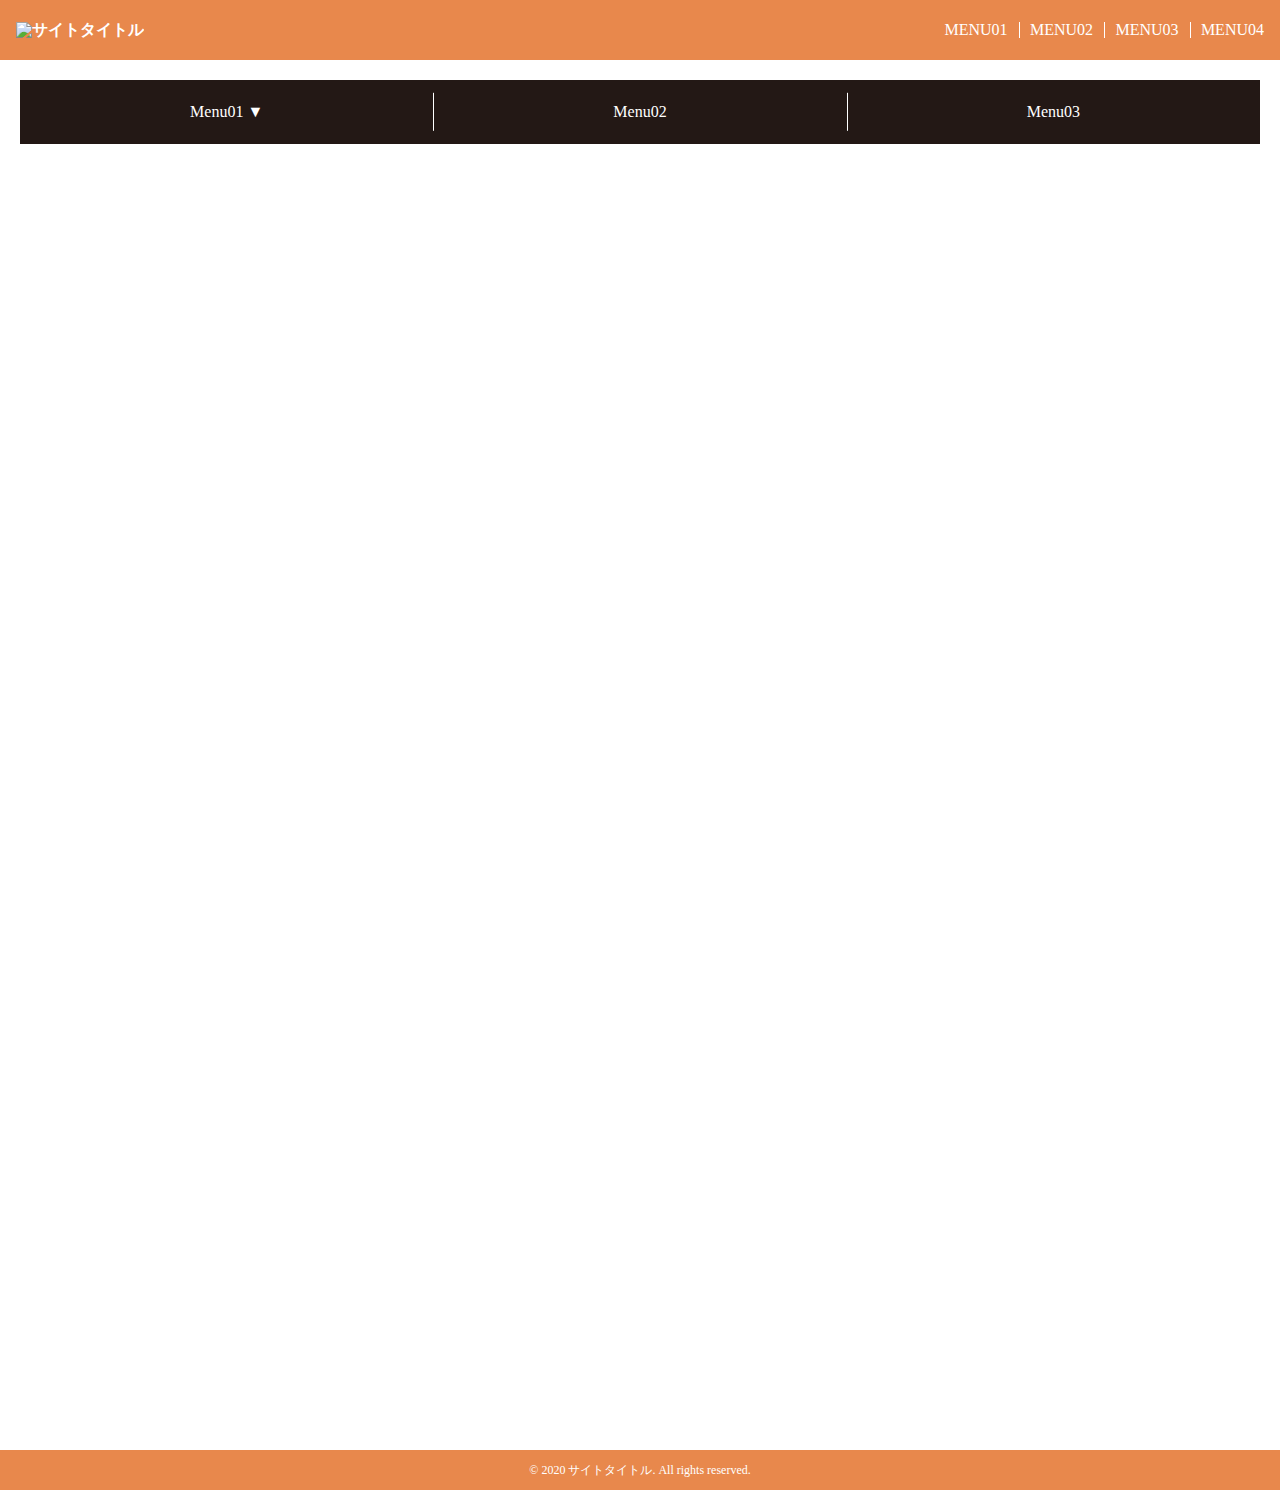
==== index.html @ 95150ed8 "最初のコミット" ====
<!DOCTYPE html>
<html lang="ja">
<head prefix="og: http://ogp.me/ns#">
<meta charset="utf-8">
<meta name="viewport" content="width=device-width,initial-scale=1">
    
<!--<meta property="og:title" content="サイトタイトル" />
<meta property="og:type" content="website" />
<meta property="og:url" content="webサイトのURL" />
<meta property="og:image" content="og画像(facebook)" />
<meta name="twitter:image" content="og画像(twitter)" />
<meta property="og:site_name" content="サイトタイトル" />
<meta name="keywords" content="キーワード">
<meta name="description" content="ディスクリプション">-->
    
<title>サイトタイトル</title>
    
<!-- slickスライダー -->
    <!--<link href="./assets/css/slick.css" rel="stylesheet" type="text/css">-->
    <!--<link href="./assets/css/slick-theme.css" rel="stylesheet" type="text/css">-->
<!-- animation -->
    <!--<link href="./assets/css/animate.css" rel="stylesheet" type="text/css">-->
<!-- Font Awesome -->
    <link href="https://use.fontawesome.com/releases/v5.6.1/css/all.css" rel="stylesheet">
<!-- CSS main -->
    <link href="./assets/css/style.css" rel="stylesheet" type="text/css">
</head>
<body id="top" class="body">
    <div id="body-wrapper">
        
        <header id="header" class="header">
            <h1 class="header__logo-wrapper">
                <img class="header__logo" src="./assets/img/logo.svg" alt="サイトタイトル" >
            </h1>
            <nav class="header-nav">
                <ul class="header-nav__wrapper">
                    <li class="header-nav__item"><a class="header-nav__link" href="#">MENU01</a></li>
                    <li class="header-nav__item"><a class="header-nav__link" href="#">MENU02</a></li>
                    <li class="header-nav__item"><a class="header-nav__link" href="#">MENU03</a></li>
                    <li class="header-nav__item"><a class="header-nav__link" href="#">MENU04</a></li>
                </ul>
            </nav>
            <button type="button" id="hamburger-btn" class="hamburger-btn sp">
                <span class="hamburger-btn__line"></span>
                <span class="hamburger-btn__name">MENU</span>
            </button>
        </header>
        
        <div class="cover close-hamburger"></div>

        <main id="main" class="main">
            <nav class="child-menu">
                <ul class="child-menu__parent-item-wrapper">
                    <li class="child-menu__parent-item child-menu__parent-item--has-child"><a href="#" class="child-menu__link">Menu01 ▼</a>
                        <ul class="child-menu__child-item-wrapper">
                            <li class="child-menu__child-item"><a href="#" class="child-menu__link">Sub-menu01</a></li>
                            <li class="child-menu__child-item"><a href="#" class="child-menu__link">Sub-menu02</a></li>
                            <li class="child-menu__child-item"><a href="#" class="child-menu__link">Sub-menu03</a></li>
                        </ul>
                    </li>
                    <li class="child-menu__parent-item"><a href="#" class="child-menu__link">Menu02</a></li>
                    <li class="child-menu__parent-item"><a href="#" class="child-menu__link">Menu03</a></li>
                </ul>
            </nav>
        </main>
        <div id="gototop" class="gototop">
            <a class="gototop__link" href="#top">
                <i class="fas fa-chevron-up gototop__icon"></i>
            </a>
        </div>
        <!-- /#gototop -->

        <footer id="footer" class="footer">
            <small class="footer__copyright">© 2020 サイトタイトル. All rights reserved.</small>
        </footer>
        
    </div><!-- /#body-wrapper -->

<!-- jQuery -->
    <script src="https://ajax.googleapis.com/ajax/libs/jquery/3.5.1/jquery.min.js"></script>
<!-- slickスライダー -->
    <!--<script src="./assets/js/slick.min.js" type="text/javascript"></script>-->

<!-- inVアニメーション -->
    <!--<script src="./assets/js/inview.js" type="text/javascript"></script>-->
    <!--<script src="./assets/js/jquery.inview.min.js" type="text/javascript"></script>-->
<!-- js main -->
    <script src="./assets/js/common.js" type="text/javascript"></script>
</body>   
</html>
---- assets/css/style.css ----
@charset "UTF-8";
/*==================================================*/
/* 前提css */
/*==================================================*/
a, article, blockquote, body, caption, dd, div, dl, dt, footer, h1, h2, h3, h4, h5, h6, header, html, iframe, img, li, nav, ol, p, pre, section, small, span, strong, table, td, th, tr, ul, figure {
  background: 0;
  border: 0;
  font-size: 100%;
  line-height: 1;
  margin: 0;
  outline: 0;
  padding: 0;
  vertical-align: bottom; }

a, small, span, strong {
  vertical-align: baseline; }

article, footer, header, nav, section {
  display: block; }

li {
  list-style: none; }

table {
  border-collapse: collapse;
  border-spacing: 0; }

address, th {
  font-style: normal; }

:focus, a:focus {
  outline: 0; }

br {
  letter-spacing: normal; }

textarea {
  resize: none; }

a {
  text-decoration: none; }

main img {
  height: auto;
  width: 100%; }

/*==================================================*/
/* レスポンシブ用css */
/*==================================================*/
.pc {
  display: block; }
  .pc.inline {
    display: inline; }
  .pc.flex {
    display: flex; }

.sp {
  display: none; }
  .sp.inline {
    display: none; }
  .sp.flex {
    display: none; }

@media (max-width: 768px) {
  .pc {
    display: none; }
    .pc.inline {
      display: none; }
    .pc.flex {
      display: none; }

  .sp {
    display: block; }
    .sp.inline {
      display: inline; }
    .sp.flex {
      display: flex; } }
/*@import "_animation";*/
/*==================================================

    1. common
    2. header
    3. main
    4. footer
    5. other

==================================================*/
/*==================================================
 1. common
==================================================*/
/* color */
/* font */
/* z-index */
/* other var */
/* development */
img:not([alt]) {
  outline: 3px dashed pink; }

/* Common Parts */
body {
  color: #231815;
  font-size: 16px;
  box-sizing: border-box; }

#body-wrapper {
  min-height: 100vh;
  position: relative; }

.pc {
  display: inherit !important; }
  @media (max-width: 768px) {
    .pc {
      display: none !important; } }

.sp {
  display: none !important; }
  @media (max-width: 768px) {
    .sp {
      display: inherit !important; } }

.header-nav__link, main .child-menu__link {
  color: #231815;
  display: block; }

.header__logo {
  width: 100%;
  height: auto; }

.header-nav__link {
  opacity: 1;
  transition: all 0.3s ease; }
  .header-nav__link:hover {
    opacity: .7; }

/*==================================================
 2. header
==================================================*/
.header {
  height: 60px;
  background: #e8884c;
  position: fixed;
  top: 0;
  left: 0;
  right: 0;
  display: flex;
  justify-content: space-between;
  align-items: center;
  padding: 0 1em;
  color: #fff;
  z-index: 20; }
  .header__logo-wrapper {
    display: block;
    width: 200px;
    height: auto; }

.header-nav {
  height: 100%; }
  .header-nav__wrapper {
    display: flex;
    height: 100%; }
  .header-nav__item {
    position: relative;
    height: 100%; }
    .header-nav__item:not(:first-child)::before {
      content: "";
      width: 1px;
      height: 1em;
      background: #fff;
      position: absolute;
      left: 0;
      top: 50%;
      transform: translateY(-50%); }
    .header-nav__item:last-child .header-nav__link {
      padding-right: 0; }
  .header-nav__link {
    color: #fff;
    height: 100%;
    padding: 0 .7em;
    display: flex;
    justify-content: center;
    align-items: center; }
  @media (max-width: 768px) {
    .header-nav {
      position: absolute;
      left: 0;
      top: -1000px;
      width: 100%;
      z-index: -1;
      transition: all 0.3s ease; }
      .header-nav.active {
        top: 60px; }
      .header-nav__wrapper {
        flex-direction: column;
        width: 100%; }
      .header-nav__item {
        width: 100%; }
        .header-nav__item::before, .header-nav__item:not(:first-child)::before {
          content: "";
          width: 95%;
          height: 1px;
          background: #fff;
          position: absolute;
          top: 0;
          left: 50%;
          transform: translateX(-50%); }
      .header-nav__link {
        padding: 20px 0;
        width: 100%;
        box-sizing: border-box;
        background: #e8884c; }
        .header-nav__link:hover {
          background: #c8e4ff;
          opacity: 1;
          color: #231815; } }

.hamburger-btn {
  background: #fff;
  border: none;
  cursor: pointer;
  outline: none;
  padding: 0;
  appearance: none;
  width: 52px;
  height: 50px;
  border-radius: 50%;
  display: flex;
  flex-direction: column;
  justify-content: center;
  align-items: center; }
  .hamburger-btn__line {
    display: block;
    width: 60%;
    height: 3px;
    background: #e8884c;
    border-radius: 3px;
    margin-top: 12px;
    position: relative;
    transition: all 0.3s ease; }
    .hamburger-btn__line::before, .hamburger-btn__line::after {
      content: "";
      display: block;
      width: 100%;
      height: 3px;
      background: #e8884c;
      border-radius: 3px;
      position: absolute;
      left: 0;
      transition: all 0.3s ease; }
    .hamburger-btn__line::before {
      bottom: 8px; }
    .hamburger-btn__line::after {
      top: 8px; }
  .hamburger-btn__name {
    color: #e8884c;
    margin-top: 10px; }
  .hamburger-btn.active .hamburger-btn__line {
    background: transparent; }
    .hamburger-btn.active .hamburger-btn__line::before, .hamburger-btn.active .hamburger-btn__line::after {
      top: 0; }
    .hamburger-btn.active .hamburger-btn__line::before {
      transform: rotate(45deg); }
    .hamburger-btn.active .hamburger-btn__line::after {
      transform: rotate(-45deg); }

.cover {
  width: 100vw;
  height: 100vh;
  background: rgba(0, 0, 0, 0.5);
  position: absolute;
  top: 0;
  left: 0;
  z-index: 15;
  transition: all 0.3s ease;
  display: none; }
  .cover.active {
    display: block; }

/*==================================================
 3. main
==================================================*/
main {
  padding: 20px;
  height: 150vh; }
  main .child-menu__parent-item, main .child-menu__child-item {
    height: 64px; }
  main .child-menu {
    position: relative;
    width: 100%; }
    main .child-menu__parent-item-wrapper {
      display: flex;
      justify-content: center;
      align-items: flex-start; }
    main .child-menu__parent-item {
      width: calc( 100% / 3 );
      display: inline-block;
      position: relative;
      background: #231815;
      transition: all 0.3s ease; }
      main .child-menu__parent-item:hover {
        background: #777; }
      main .child-menu__parent-item:not(:first-child)::before {
        content: "";
        width: 1px;
        height: 60%;
        background: #fff;
        position: absolute;
        left: 0;
        top: 50%;
        transform: translateY(-50%); }
      main .child-menu__parent-item--has-child:hover {
        background: #e8884c; }
      main .child-menu__parent-item--has-child:hover ul {
        display: block;
        animation: show .3s linear 0s; }
    main .child-menu__child-item-wrapper {
      width: 100%;
      position: absolute;
      top: 64px;
      left: 0;
      display: none;
      transition: all 0.3s ease; }
    main .child-menu__child-item {
      background: #231815;
      position: relative; }
      main .child-menu__child-item:hover {
        background: #e8884c; }
      main .child-menu__child-item::before {
        content: "";
        height: 1px;
        width: 80%;
        background: #fff;
        position: absolute;
        top: 0;
        left: 50%;
        transform: translateX(-50%); }
    main .child-menu__link {
      color: #fff;
      height: 100%;
      display: flex;
      justify-content: center;
      align-items: center; }

/*==================================================
 4. footer
==================================================*/
.footer {
  width: 100%;
  height: 40px;
  background: #e8884c;
  display: flex;
  align-items: center;
  position: absolute;
  bottom: 0; }
  .footer__copyright {
    color: #fff;
    display: block;
    margin: 0 auto;
    font-size: 12px; }

/*==================================================
 5. other
==================================================*/
.gototop__link {
  position: fixed;
  right: 30px;
  bottom: 70px;
  width: 70px;
  height: 70px;
  background: #fff;
  border-radius: 50%;
  border: 1px solid #231815;
  justify-content: center;
  align-items: center;
  transition: all 0.3s ease; }
  .gototop__link:hover {
    background: #c8e4ff; }
.gototop__icon {
  width: 100%;
  height: 100%;
  color: #231815;
  position: relative; }
  .gototop__icon::before {
    font-size: 32px;
    position: absolute;
    top: 50%;
    left: 50%;
    transform: translate(-50%, -50%); }
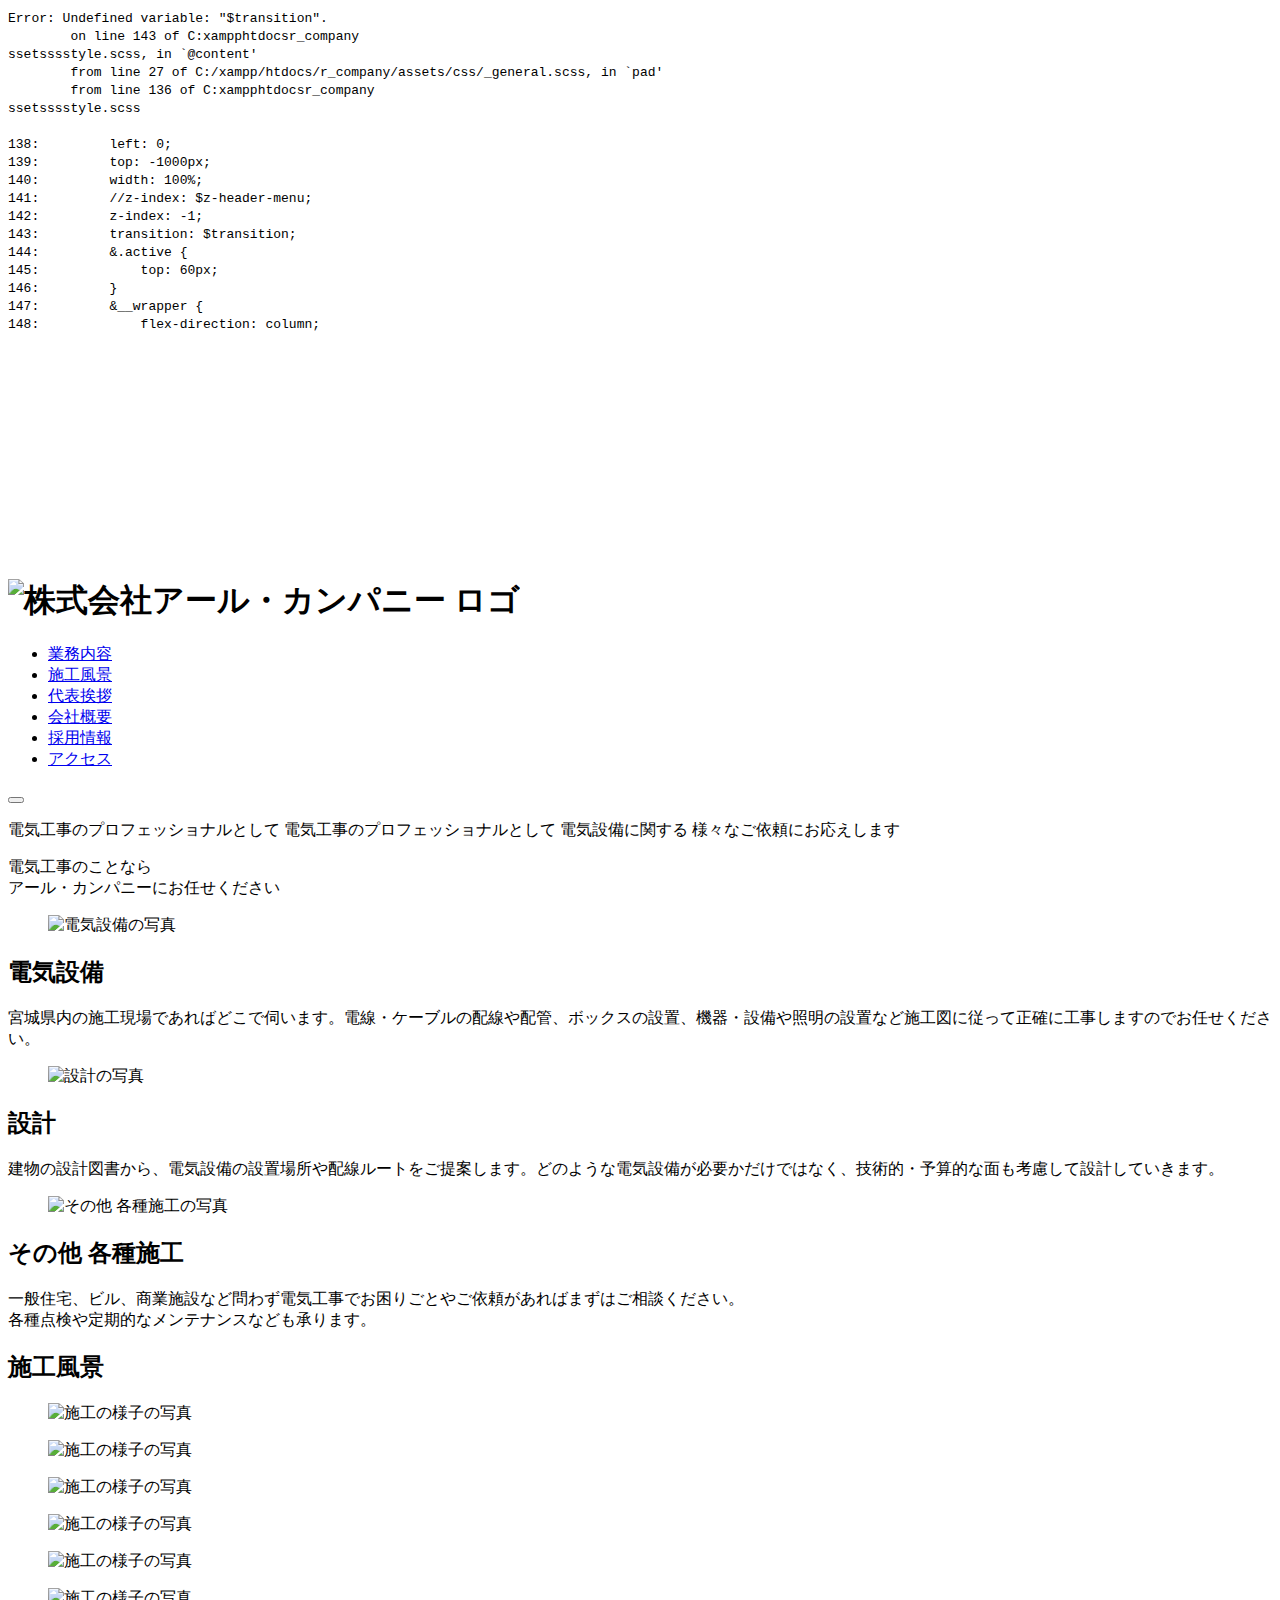
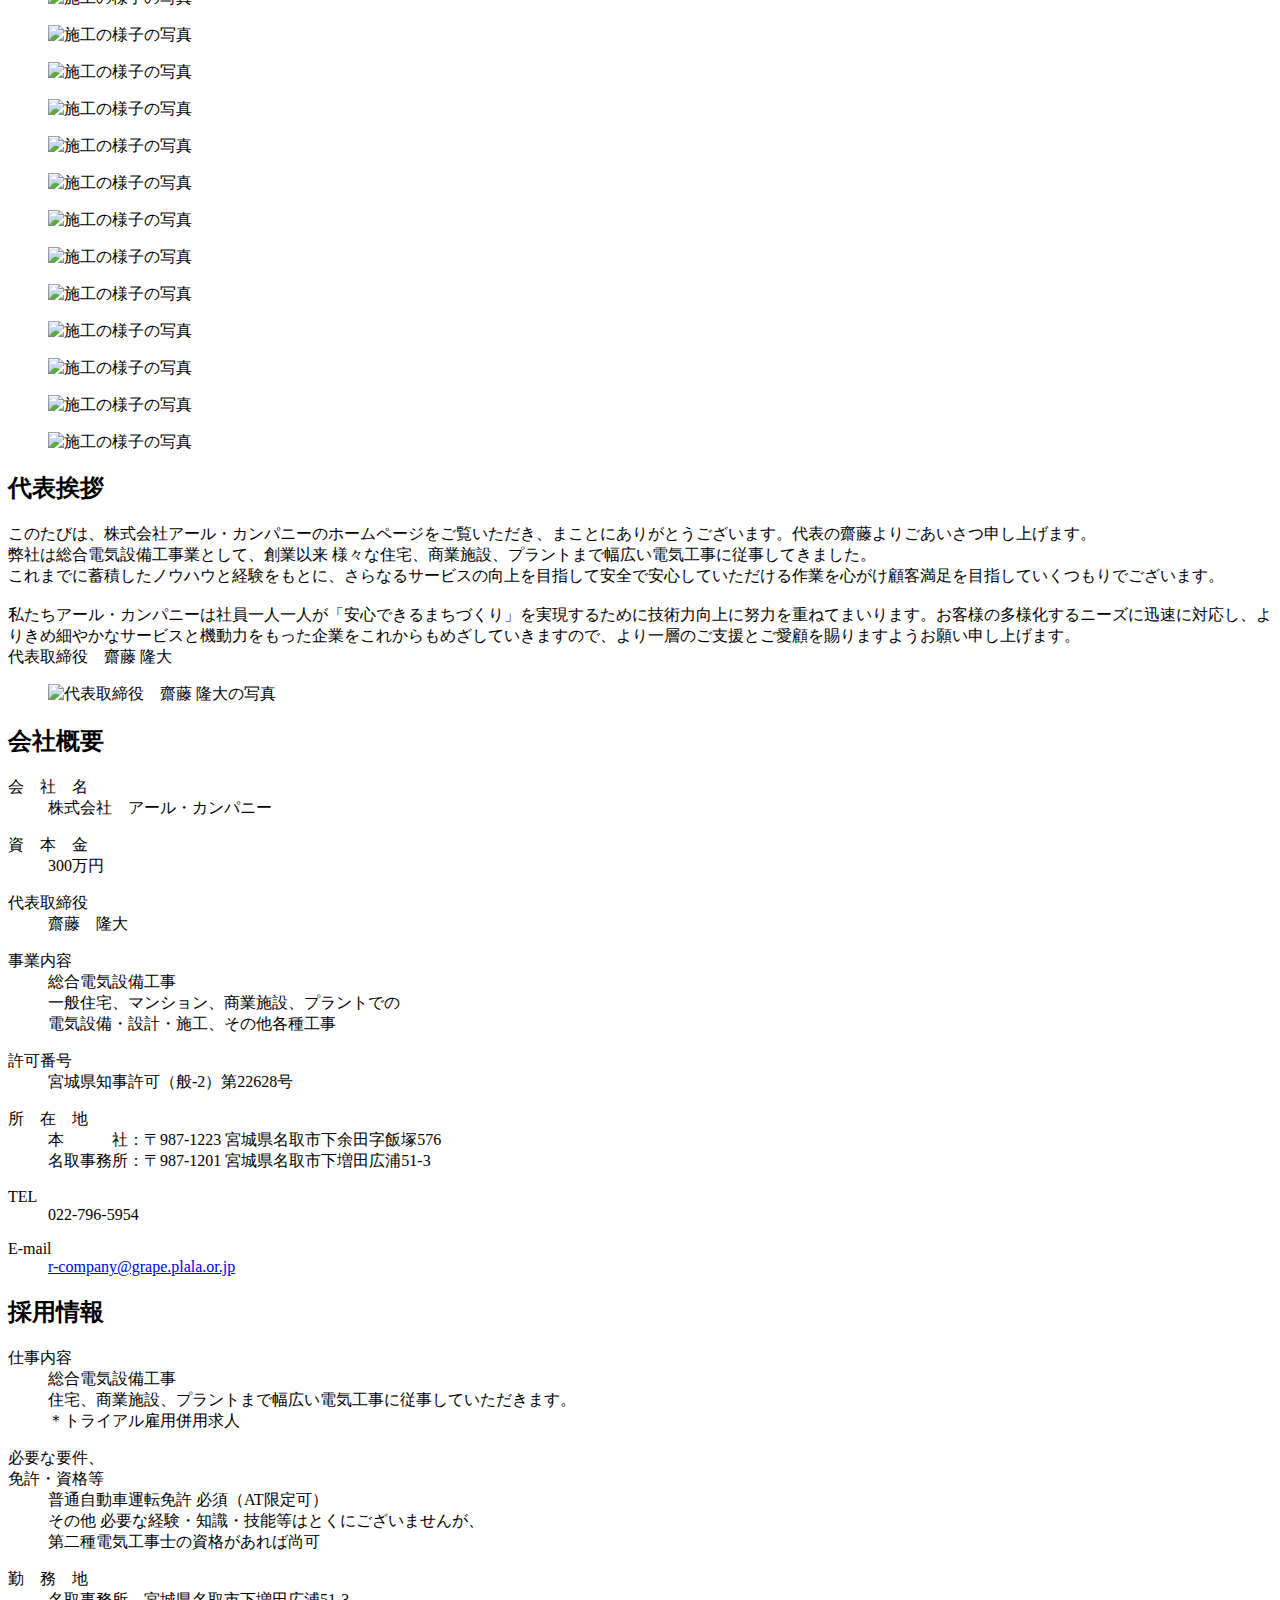
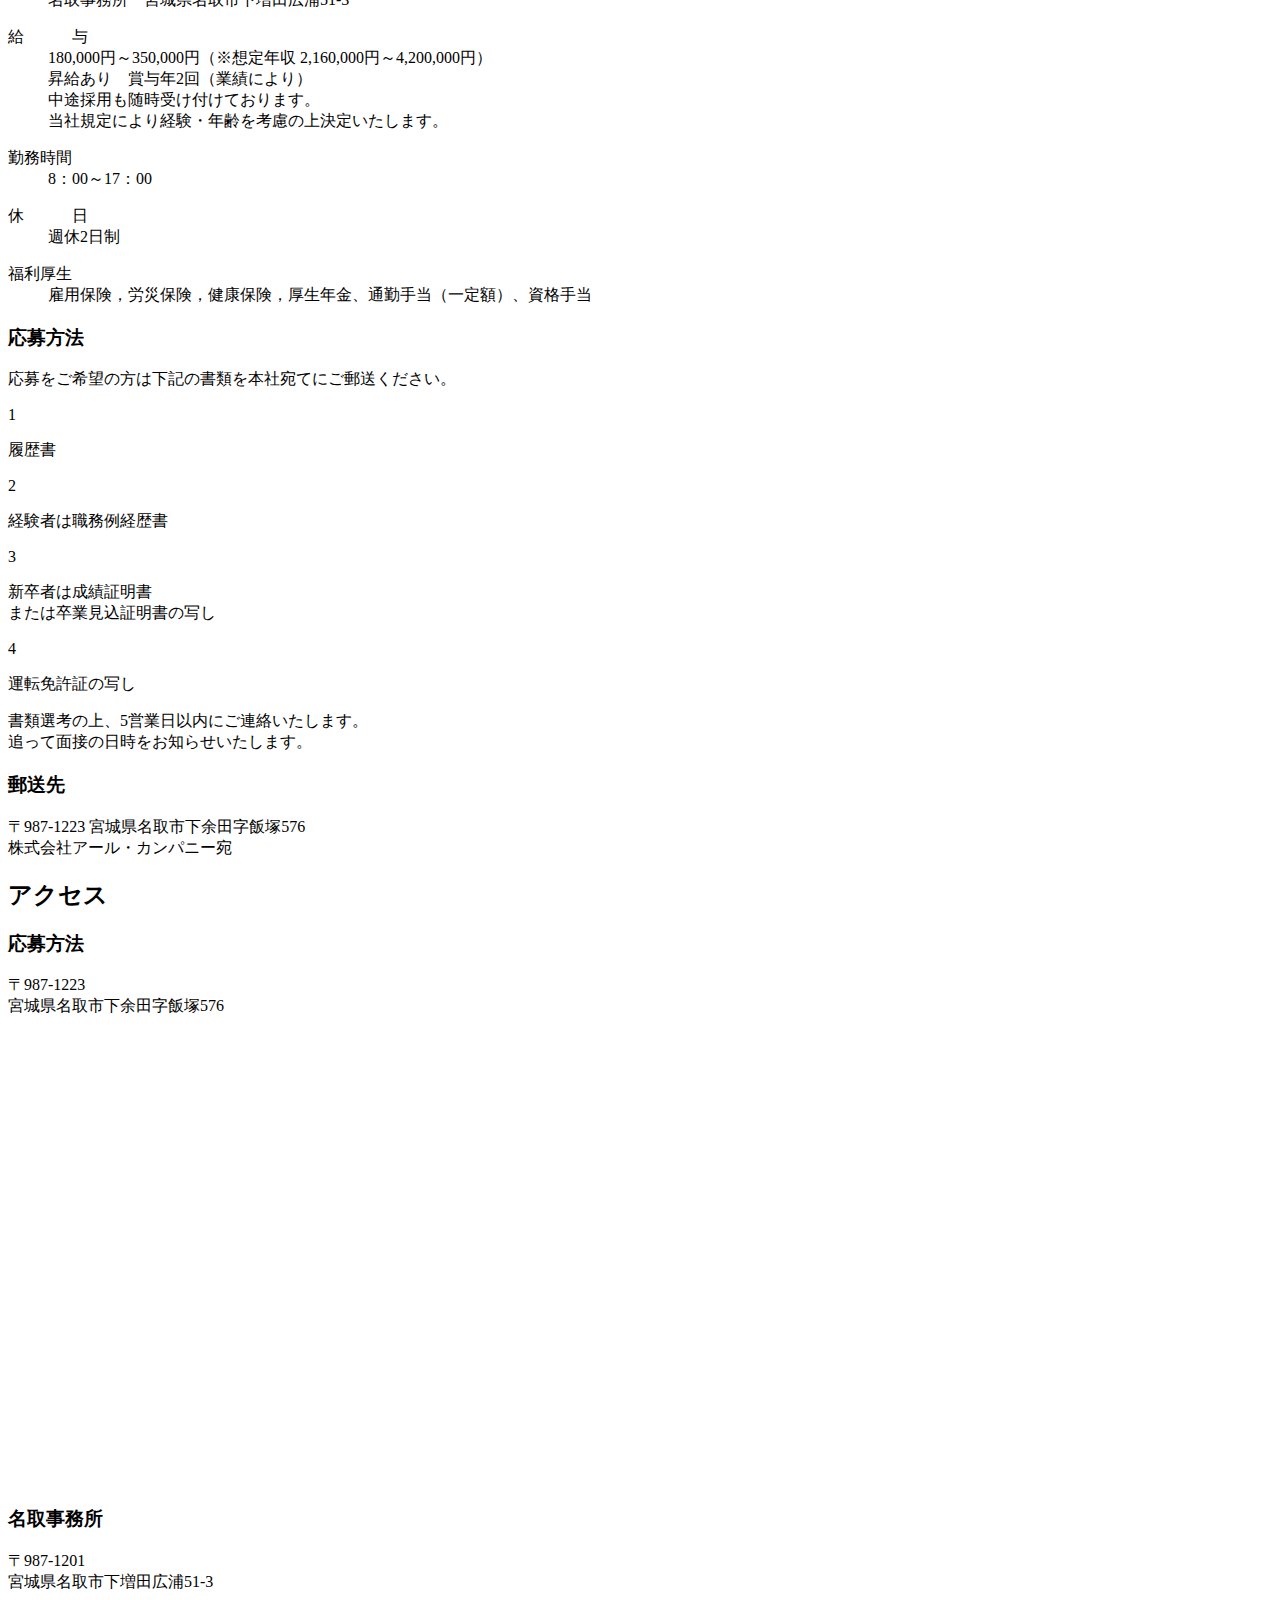
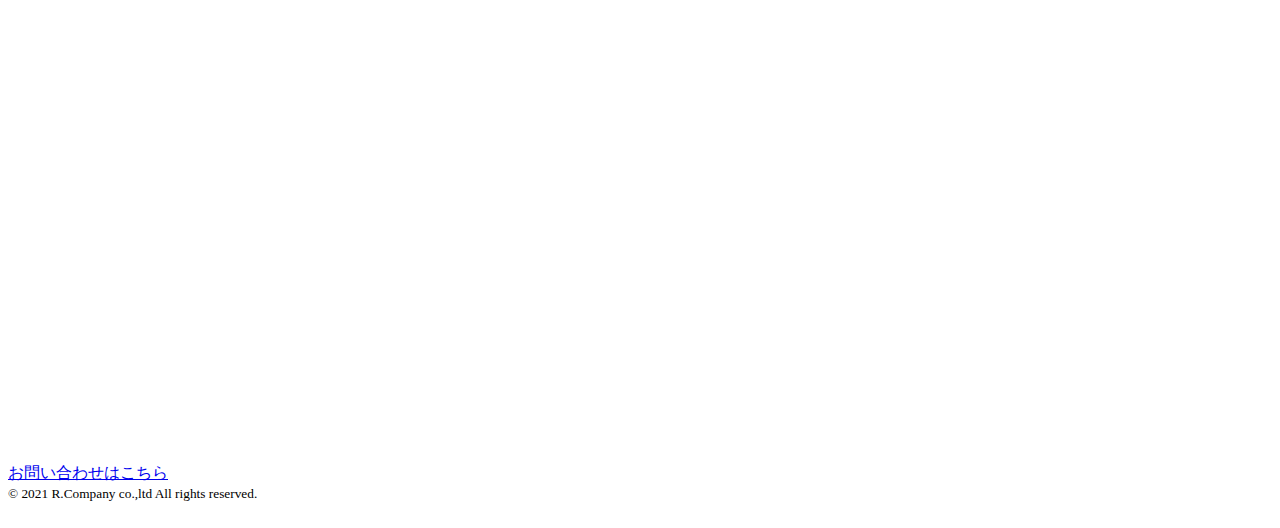
==== commit 3e51ee9d: "htmlコーディング" ====
--- a/index.html
+++ b/index.html
@@ -4,22 +4,20 @@
 <meta charset="utf-8">
 <meta name="viewport" content="width=device-width,initial-scale=1">
     
-<!--<meta property="og:title" content="サイトタイトル" />
+<meta property="og:title" content="株式会社 アール・カンパニー｜R.Company co.,ltd" />
 <meta property="og:type" content="website" />
-<meta property="og:url" content="webサイトのURL" />
-<meta property="og:image" content="og画像(facebook)" />
-<meta name="twitter:image" content="og画像(twitter)" />
-<meta property="og:site_name" content="サイトタイトル" />
-<meta name="keywords" content="キーワード">
-<meta name="description" content="ディスクリプション">-->
+<meta property="og:url" content="https://r-company.work" />
+<!--<meta property="og:image" content="og画像(facebook)" />
+<meta name="twitter:image" content="og画像(twitter)" />-->
+<meta property="og:site_name" content="株式会社アール・カンパニー" />
+<meta name="keywords" content="株式会社,アール・カンパニー,R・Company会社概要,電気工事,総合電気設備工事,宮城県,名取市">
+<meta name="description" content="株式会社アール・カンパニーは、電気工事のプロフェッショナルとして電気設備に関する様々なご依頼にお応えします。">
     
-<title>サイトタイトル</title>
+<title>株式会社 アール・カンパニー｜R.Company co.,ltd</title>
     
-<!-- slickスライダー -->
-    <!--<link href="./assets/css/slick.css" rel="stylesheet" type="text/css">-->
-    <!--<link href="./assets/css/slick-theme.css" rel="stylesheet" type="text/css">-->
-<!-- animation -->
-    <!--<link href="./assets/css/animate.css" rel="stylesheet" type="text/css">-->
+<!-- googleフォント -->
+    <link rel="preconnect" href="https://fonts.gstatic.com">
+	<link href="https://fonts.googleapis.com/css2?family=Noto+Sans+JP:wght@700&family=Roboto&display=swap" rel="stylesheet"> 
 <!-- Font Awesome -->
     <link href="https://use.fontawesome.com/releases/v5.6.1/css/all.css" rel="stylesheet">
 <!-- CSS main -->
@@ -30,39 +28,316 @@
         
         <header id="header" class="header">
             <h1 class="header__logo-wrapper">
-                <img class="header__logo" src="./assets/img/logo.svg" alt="サイトタイトル" >
+                <img class="header__logo" src="./assets/img/logo.png" alt="株式会社アール・カンパニー ロゴ" >
             </h1>
             <nav class="header-nav">
                 <ul class="header-nav__wrapper">
-                    <li class="header-nav__item"><a class="header-nav__link" href="#">MENU01</a></li>
-                    <li class="header-nav__item"><a class="header-nav__link" href="#">MENU02</a></li>
-                    <li class="header-nav__item"><a class="header-nav__link" href="#">MENU03</a></li>
-                    <li class="header-nav__item"><a class="header-nav__link" href="#">MENU04</a></li>
+                    <li class="header-nav__item"><a class="header-nav__link" href="#works">業務内容</a></li>
+					<li class="header-nav__item"><a class="header-nav__link" href="#pictures">施工風景</a></li>
+                    <li class="header-nav__item"><a class="header-nav__link" href="#message">代表挨拶</a></li>
+                    <li class="header-nav__item"><a class="header-nav__link" href="#about">会社概要</a></li>
+					<li class="header-nav__item"><a class="header-nav__link" href="#recruit">採用情報</a></li>
+					<li class="header-nav__item"><a class="header-nav__link" href="#access">アクセス</a></li>
                 </ul>
             </nav>
             <button type="button" id="hamburger-btn" class="hamburger-btn sp">
                 <span class="hamburger-btn__line"></span>
-                <span class="hamburger-btn__name">MENU</span>
             </button>
         </header>
         
-        <div class="cover close-hamburger"></div>
+        <div class="cover-hamburger close-hamburger"></div>
+		<div class="cover-modal close-modal"></div>
 
         <main id="main" class="main">
-            <nav class="child-menu">
-                <ul class="child-menu__parent-item-wrapper">
-                    <li class="child-menu__parent-item child-menu__parent-item--has-child"><a href="#" class="child-menu__link">Menu01 ▼</a>
-                        <ul class="child-menu__child-item-wrapper">
-                            <li class="child-menu__child-item"><a href="#" class="child-menu__link">Sub-menu01</a></li>
-                            <li class="child-menu__child-item"><a href="#" class="child-menu__link">Sub-menu02</a></li>
-                            <li class="child-menu__child-item"><a href="#" class="child-menu__link">Sub-menu03</a></li>
-                        </ul>
-                    </li>
-                    <li class="child-menu__parent-item"><a href="#" class="child-menu__link">Menu02</a></li>
-                    <li class="child-menu__parent-item"><a href="#" class="child-menu__link">Menu03</a></li>
-                </ul>
-            </nav>
+			<section id="mv" class="mv">
+				<p class="mv__mainCopy">
+					<span class="mv__copyBlock">
+						<span class="mv__copyBlock--sp">電気工事のプロフェッショナルとして</span>
+						<span class="mv__copyBlock--sp">電気工事のプロフェッショナルとして</span>
+					</span>
+					<span class="mv__copyBlock">
+						<span class="mv__copyBlock--sp">電気設備に関する</span>
+						<span class="mv__copyBlock--sp">様々なご依頼にお応えします</span>
+					</span>
+				</p>
+			</section>
+			<section id="copy" class="copy">
+				<p class="copy__subCopy">電気工事のことなら<br class="sp">アール・カンパニーにお任せください</p>
+			</section>
+			<section id="works" class="works">
+				<div class="cards">
+					<div class="card card--column3">
+						<figure class="card__picWrapper"><img src="./assets/img/workPic_01.jpg" class="card__pic" alt="電気設備の写真"></figure>
+						<div class="card__text-wrapper">
+							<h2 class="hh-orangeLine">電気設備</h2>
+							<p class="text card__text">
+								宮城県内の施工現場であればどこで伺います。電線・ケーブルの配線や配管、ボックスの設置、機器・設備や照明の設置など施工図に従って正確に工事しますのでお任せください。
+							</p>
+						</div>
+					</div>
+					<div class="card card--column3">
+						<figure class="card__picWrapper"><img src="./assets/img/workPic_02.jpg" class="card__pic" alt="設計の写真"></figure>
+						<div class="card__text-wrapper">
+							<h2 class="hh-orangeLine">設計</h2>
+							<p class="text card__text">
+								建物の設計図書から、電気設備の設置場所や配線ルートをご提案します。どのような電気設備が必要かだけではなく、技術的・予算的な面も考慮して設計していきます。
+							</p>
+						</div>
+					</div>
+					<div class="card card--column3">
+						<figure class="card__picWrapper"><img src="./assets/img/workPic_03.jpg" class="card__pic" alt="その他 各種施工の写真"></figure>
+						<div class="card__text-wrapper">
+							<h2 class="hh-orangeLine">その他 各種施工</h2>
+							<p class="text card__text">
+								一般住宅、ビル、商業施設など問わず電気工事でお困りごとやご依頼があればまずはご相談ください。<br>
+								各種点検や定期的なメンテナンスなども承ります。
+							</p>
+						</div>
+					</div>
+				</div>
+			</section>
+			<section id="pictures" class="pictures">
+				<h2 class="hh2 hh2--black">施工風景</h2>
+				<div class="cards">
+					<div class="card card--column3">
+						<figure class="card__picWrapper"><img src="./assets/img/picPic_01.jpg" class="card__pic" alt="施工の様子の写真"></figure>
+					</div>
+					<div class="card card--column3">
+						<figure class="card__picWrapper"><img src="./assets/img/picPic_02.jpg" class="card__pic" alt="施工の様子の写真"></figure>
+					</div>
+					<div class="card card--column3">
+						<figure class="card__picWrapper"><img src="./assets/img/picPic_03.jpg" class="card__pic" alt="施工の様子の写真"></figure>
+					</div>
+					<div class="card card--column3">
+						<figure class="card__picWrapper"><img src="./assets/img/picPic_04.jpg" class="card__pic" alt="施工の様子の写真"></figure>
+					</div>
+					<div class="card card--column3">
+						<figure class="card__picWrapper"><img src="./assets/img/picPic_05.jpg" class="card__pic" alt="施工の様子の写真"></figure>
+					</div>
+					<div class="card card--column3">
+						<figure class="card__picWrapper"><img src="./assets/img/picPic_06.jpg" class="card__pic" alt="施工の様子の写真"></figure>
+					</div>
+					<div class="card card--column3">
+						<figure class="card__picWrapper"><img src="./assets/img/picPic_07.jpg" class="card__pic" alt="施工の様子の写真"></figure>
+					</div>
+					<div class="card card--column3">
+						<figure class="card__picWrapper"><img src="./assets/img/picPic_08.jpg" class="card__pic" alt="施工の様子の写真"></figure>
+					</div>
+					<div class="card card--column3">
+						<figure class="card__picWrapper"><img src="./assets/img/picPic_09.jpg" class="card__pic" alt="施工の様子の写真"></figure>
+					</div>
+				</div>
+				<div class="modals">
+					<div class="modal modal1">
+						<figure class="modal__picWrapper"><img src="./assets/img/picPic_01.jpg" class="modal__pic" alt="施工の様子の写真"></figure>
+					</div>
+					<div class="modal modal2">
+						<figure class="modal__picWrapper"><img src="./assets/img/picPic_02.jpg" class="modal__pic" alt="施工の様子の写真"></figure>
+					</div>
+					<div class="modal modal3">
+						<figure class="modal__picWrapper"><img src="./assets/img/picPic_03.jpg" class="modal__pic" alt="施工の様子の写真"></figure>
+					</div>
+					<div class="modal modal4">
+						<figure class="modal__picWrapper"><img src="./assets/img/picPic_04.jpg" class="modal__pic" alt="施工の様子の写真"></figure>
+					</div>
+					<div class="modal modal5">
+						<figure class="modal__picWrapper"><img src="./assets/img/picPic_05.jpg" class="modal__pic" alt="施工の様子の写真"></figure>
+					</div>
+					<div class="modal modal6">
+						<figure class="modal__picWrapper"><img src="./assets/img/picPic_06.jpg" class="modal__pic" alt="施工の様子の写真"></figure>
+					</div>
+					<div class="modal modal7">
+						<figure class="modal__picWrapper"><img src="./assets/img/picPic_07.jpg" class="modal__pic" alt="施工の様子の写真"></figure>
+					</div>
+					<div class="modal modal8">
+						<figure class="modal__picWrapper"><img src="./assets/img/picPic_08.jpg" class="modal__pic" alt="施工の様子の写真"></figure>
+					</div>
+					<div class="modal modal9">
+						<figure class="modal__picWrapper"><img src="./assets/img/picPic_09.jpg" class="modal__pic" alt="施工の様子の写真"></figure>
+					</div>
+				</div>
+			</section>
+			<section id="message" class="message">
+				<h2 class="hh2 hh2--black">代表挨拶</h2>
+				<div class="message__flexWrapper">
+					<p class="text message__text">
+						このたびは、株式会社アール・カンパニーのホームページをご覧いただき、まことにありがとうございます。代表の齋藤よりごあいさつ申し上げます。<br>
+						弊社は総合電気設備工事業として、創業以来 様々な住宅、商業施設、プラントまで幅広い電気工事に従事してきました。<br>
+						これまでに蓄積したノウハウと経験をもとに、さらなるサービスの向上を目指して安全で安心していただける作業を心がけ顧客満足を目指していくつもりでございます。<br>
+						<br>
+						私たちアール・カンパニーは社員一人一人が「安心できるまちづくり」を実現するために技術力向上に努力を重ねてまいります。お客様の多様化するニーズに迅速に対応し、よりきめ細やかなサービスと機動力をもった企業をこれからもめざしていきますので、より一層のご支援とご愛顧を賜りますようお願い申し上げます。<br>
+						<span class="message__text--name">代表取締役　齋藤 隆大</span>
+					</p>
+					<figure class="text message__picWrapper"><img src="./assets/img/massagePic_CEO.jpg" class="text message__pic" alt="代表取締役　齋藤 隆大の写真"></figure>
+				</div>
+			</section>
+			<section id="about" class="about">
+				<h2 class="hh2 hh2--white">会社概要</h2>
+				<div class="table">
+					<dl class="table__row">
+						<dt class="table__cell table__left">会　社　名</dt>
+						<dd class="table__cell table__right">
+							株式会社　アール・カンパニー
+						</dd>
+					</dl>
+					<dl class="table__row">
+						<dt class="table__cell table__left">資　本　金</dt>
+						<dd class="table__cell table__right">
+							300万円
+						</dd>
+					</dl>
+					<dl class="table__row">
+						<dt class="table__cell table__left">代表取締役</dt>
+						<dd class="table__cell table__right">
+							齋藤　隆大
+						</dd>
+					</dl>
+					<dl class="table__row">
+						<dt class="table__cell table__left">事業内容</dt>
+						<dd class="table__cell table__right">
+							総合電気設備工事<br>
+							一般住宅、マンション、商業施設、プラントでの<br>
+							電気設備・設計・施工、その他各種工事
+						</dd>
+					</dl>
+					<dl class="table__row">
+						<dt class="table__cell table__left">許可番号</dt>
+						<dd class="table__cell table__right">
+							宮城県知事許可（般-2）第22628号
+						</dd>
+					</dl>
+					<dl class="table__row">
+						<dt class="table__cell table__left">所　在　地</dt>
+						<dd class="table__cell table__right">
+							本　　　社：〒987-1223 宮城県名取市下余田字飯塚576<br>
+							名取事務所：〒987-1201 宮城県名取市下増田広浦51-3
+						</dd>
+					</dl>
+					<dl class="table__row">
+						<dt class="table__cell table__left">TEL</dt>
+						<dd class="table__cell table__right">
+							022-796-5954
+						</dd>
+					</dl>
+					<dl class="table__row">
+						<dt class="table__cell table__left">E-mail</dt>
+						<dd class="table__cell table__right">
+							<a class="mail-address" href="r-company@grape.plala.or.jp">r-company@grape.plala.or.jp</a>
+						</dd>
+					</dl>
+				</div>
+			</section>
+			<section id="recruit" class="recruit">
+				<h2 class="hh2 hh2--black">採用情報</h2>
+				<div class="table">
+					<dl class="table__row">
+						<dt class="table__cell table__left">仕事内容</dt>
+						<dd class="table__cell table__right">
+							総合電気設備工事<br>
+							住宅、商業施設、プラントまで幅広い電気工事に従事していただきます。<br>
+							＊トライアル雇用併用求人
+						</dd>
+					</dl>
+					<dl class="table__row">
+						<dt class="table__cell table__left">必要な要件、<br>免許・資格等</dt>
+						<dd class="table__cell table__right">
+							普通自動車運転免許 必須（AT限定可）<br>
+							その他 必要な経験・知識・技能等はとくにございませんが、<br>
+							第二種電気工事士の資格があれば尚可
+						</dd>
+					</dl>
+					<dl class="table__row">
+						<dt class="table__cell table__left">勤　務　地</dt>
+						<dd class="table__cell table__right">
+							名取事務所　宮城県名取市下増田広浦51-3
+						</dd>
+					</dl>
+					<dl class="table__row">
+						<dt class="table__cell table__left">給　　　与</dt>
+						<dd class="table__cell table__right">
+							180,000円～350,000円（※想定年収 2,160,000円～4,200,000円）<br>
+							昇給あり　賞与年2回（業績により）<br>
+							中途採用も随時受け付けております。<br>
+							当社規定により経験・年齢を考慮の上決定いたします。
+						</dd>
+					</dl>
+					<dl class="table__row">
+						<dt class="table__cell table__left">勤務時間</dt>
+						<dd class="table__cell table__right">
+							8：00～17：00
+						</dd>
+					</dl>
+					<dl class="table__row">
+						<dt class="table__cell table__left">休　　　日</dt>
+						<dd class="table__cell table__right">
+							週休2日制
+						</dd>
+					</dl>
+					<dl class="table__row">
+						<dt class="table__cell table__left">福利厚生</dt>
+						<dd class="table__cell table__right">
+							雇用保険，労災保険，健康保険，厚生年金、通勤手当（一定額）、資格手当
+						</dd>
+					</dl>
+				</div>
+				<div class="application">
+					<h3 class="hh-orangeLine">応募方法</h3>
+					<p class="text text--center">
+						応募をご希望の方は下記の書類を本社宛てにご郵送ください。
+					</p>
+					<div class="documents">
+						<div class="document">
+							<span class="document__num">1</span>
+							<p class="document__text">履歴書</p>
+						</div>
+						<div class="document">
+							<span class="document__num">2</span>
+							<p class="document__text">経験者は職務例経歴書</p>
+						</div>
+						<div class="document">
+							<span class="document__num">3</span>
+							<p class="document__text">新卒者は成績証明書<br>または卒業見込証明書の写し</p>
+						</div>
+						<div class="document">
+							<span class="document__num">4</span>
+							<p class="document__text">運転免許証の写し</p>
+						</div>
+					</div>
+					<p class="text text--center">
+						書類選考の上、5営業日以内にご連絡いたします。<br>
+						追って面接の日時をお知らせいたします。
+					</p>
+				</div>
+				<div class="mailingAddress">
+					<h3 class="hh-orangeLine">郵送先</h3>
+					<p class="text text--center text--18">
+						〒987-1223 宮城県名取市下余田字飯塚576<br>
+						株式会社アール・カンパニー宛
+					</p>
+				</div>
+			</section>
+			<section id="access" class="access">
+				<h2 class="hh2 hh2--black">アクセス</h2>
+				<div class="cards">
+					<div class="card card--column2">
+						<div class="text-box">
+							<h3 class="hh-orangeLine">応募方法</h3>
+							<p class="text text--18">〒987-1223<br>宮城県名取市下余田字飯塚576</p>
+						</div>
+						<iframe src="https://www.google.com/maps/embed?pb=!1m18!1m12!1m3!1d3136.457598848449!2d140.9055882157779!3d38.176043479688325!2m3!1f0!2f0!3f0!3m2!1i1024!2i768!4f13.1!3m3!1m2!1s0x5f8a2153c7c8428d%3A0x3621b824dee1aeed!2z44CSOTgxLTEyMjMg5a6u5Z-O55yM5ZCN5Y-W5biC5LiL5L2Z55Sw6aOv5aGa77yV77yX77yW!5e0!3m2!1sja!2sjp!4v1616145856674!5m2!1sja!2sjp" width="600" height="450" style="border:0;" allowfullscreen="" loading="lazy"></iframe>
+					</div>
+					<div class="card card--column2">
+						<div class="text-box">
+							<h3 class="hh-orangeLine">名取事務所</h3>
+							<p class="text text--18">〒987-1201<br>宮城県名取市下増田広浦51-3</p>
+						</div>
+						<iframe src="https://www.google.com/maps/embed?pb=!1m18!1m12!1m3!1d3137.4370124829193!2d140.93300831577736!3d38.15328197969226!2m3!1f0!2f0!3f0!3m2!1i1024!2i768!4f13.1!3m3!1m2!1s0x5f8a21801072142d%3A0xd79570ee2f1f339d!2z44CSOTgxLTEyMDEg5a6u5Z-O55yM5ZCN5Y-W5biC5LiL5aKX55Sw5bqD5rWm77yV77yR4oiS77yT!5e0!3m2!1sja!2sjp!4v1616146003960!5m2!1sja!2sjp" width="600" height="450" style="border:0;" allowfullscreen="" loading="lazy"></iframe>
+					</div>
+				</div>
+				<a href="r-company@grape.plala.or.jp" class="contact-btn">お問い合わせはこちら</a>
+			</section>
         </main>
+		
         <div id="gototop" class="gototop">
             <a class="gototop__link" href="#top">
                 <i class="fas fa-chevron-up gototop__icon"></i>
@@ -71,7 +346,7 @@
         <!-- /#gototop -->
 
         <footer id="footer" class="footer">
-            <small class="footer__copyright">© 2020 サイトタイトル. All rights reserved.</small>
+            <small class="footer__copyright">&copy; 2021 R.Company co.,ltd All rights reserved.</small>
         </footer>
         
     </div><!-- /#body-wrapper -->
--- a/assets/css/style.css
+++ b/assets/css/style.css
@@ -1,387 +1,114 @@
-@charset "UTF-8";
-/*==================================================*/
-/* 前提css */
-/*==================================================*/
-a, article, blockquote, body, caption, dd, div, dl, dt, footer, h1, h2, h3, h4, h5, h6, header, html, iframe, img, li, nav, ol, p, pre, section, small, span, strong, table, td, th, tr, ul, figure {
-  background: 0;
-  border: 0;
-  font-size: 100%;
-  line-height: 1;
-  margin: 0;
-  outline: 0;
-  padding: 0;
-  vertical-align: bottom; }
+/*
+Error: Undefined variable: "$transition".
+        on line 143 of C:\xampp\htdocs\r_company\assets\css\style.scss, in `@content'
+        from line 27 of C:/xampp/htdocs/r_company/assets/css/_general.scss, in `pad'
+        from line 136 of C:\xampp\htdocs\r_company\assets\css\style.scss
 
-a, small, span, strong {
-  vertical-align: baseline; }
+138:         left: 0;
+139:         top: -1000px;
+140:         width: 100%;
+141:         //z-index: $z-header-menu;
+142:         z-index: -1;
+143:         transition: $transition;
+144:         &.active {
+145:             top: 60px;
+146:         }
+147:         &__wrapper {
+148:             flex-direction: column;
 
-article, footer, header, nav, section {
-  display: block; }
-
-li {
-  list-style: none; }
-
-table {
-  border-collapse: collapse;
-  border-spacing: 0; }
-
-address, th {
-  font-style: normal; }
-
-:focus, a:focus {
-  outline: 0; }
-
-br {
-  letter-spacing: normal; }
-
-textarea {
-  resize: none; }
-
-a {
-  text-decoration: none; }
-
-main img {
-  height: auto;
-  width: 100%; }
-
-/*==================================================*/
-/* レスポンシブ用css */
-/*==================================================*/
-.pc {
-  display: block; }
-  .pc.inline {
-    display: inline; }
-  .pc.flex {
-    display: flex; }
-
-.sp {
-  display: none; }
-  .sp.inline {
-    display: none; }
-  .sp.flex {
-    display: none; }
-
-@media (max-width: 768px) {
-  .pc {
-    display: none; }
-    .pc.inline {
-      display: none; }
-    .pc.flex {
-      display: none; }
-
-  .sp {
-    display: block; }
-    .sp.inline {
-      display: inline; }
-    .sp.flex {
-      display: flex; } }
-/*@import "_animation";*/
-/*==================================================
-
-    1. common
-    2. header
-    3. main
-    4. footer
-    5. other
-
-==================================================*/
-/*==================================================
- 1. common
-==================================================*/
-/* color */
-/* font */
-/* z-index */
-/* other var */
-/* development */
-img:not([alt]) {
-  outline: 3px dashed pink; }
-
-/* Common Parts */
-body {
-  color: #231815;
-  font-size: 16px;
-  box-sizing: border-box; }
-
-#body-wrapper {
-  min-height: 100vh;
-  position: relative; }
-
-.pc {
-  display: inherit !important; }
-  @media (max-width: 768px) {
-    .pc {
-      display: none !important; } }
-
-.sp {
-  display: none !important; }
-  @media (max-width: 768px) {
-    .sp {
-      display: inherit !important; } }
-
-.header-nav__link, main .child-menu__link {
-  color: #231815;
-  display: block; }
-
-.header__logo {
-  width: 100%;
-  height: auto; }
-
-.header-nav__link {
-  opacity: 1;
-  transition: all 0.3s ease; }
-  .header-nav__link:hover {
-    opacity: .7; }
-
-/*==================================================
- 2. header
-==================================================*/
-.header {
-  height: 60px;
-  background: #e8884c;
-  position: fixed;
-  top: 0;
-  left: 0;
-  right: 0;
-  display: flex;
-  justify-content: space-between;
-  align-items: center;
-  padding: 0 1em;
-  color: #fff;
-  z-index: 20; }
-  .header__logo-wrapper {
-    display: block;
-    width: 200px;
-    height: auto; }
-
-.header-nav {
-  height: 100%; }
-  .header-nav__wrapper {
-    display: flex;
-    height: 100%; }
-  .header-nav__item {
-    position: relative;
-    height: 100%; }
-    .header-nav__item:not(:first-child)::before {
-      content: "";
-      width: 1px;
-      height: 1em;
-      background: #fff;
-      position: absolute;
-      left: 0;
-      top: 50%;
-      transform: translateY(-50%); }
-    .header-nav__item:last-child .header-nav__link {
-      padding-right: 0; }
-  .header-nav__link {
-    color: #fff;
-    height: 100%;
-    padding: 0 .7em;
-    display: flex;
-    justify-content: center;
-    align-items: center; }
-  @media (max-width: 768px) {
-    .header-nav {
-      position: absolute;
-      left: 0;
-      top: -1000px;
-      width: 100%;
-      z-index: -1;
-      transition: all 0.3s ease; }
-      .header-nav.active {
-        top: 60px; }
-      .header-nav__wrapper {
-        flex-direction: column;
-        width: 100%; }
-      .header-nav__item {
-        width: 100%; }
-        .header-nav__item::before, .header-nav__item:not(:first-child)::before {
-          content: "";
-          width: 95%;
-          height: 1px;
-          background: #fff;
-          position: absolute;
-          top: 0;
-          left: 50%;
-          transform: translateX(-50%); }
-      .header-nav__link {
-        padding: 20px 0;
-        width: 100%;
-        box-sizing: border-box;
-        background: #e8884c; }
-        .header-nav__link:hover {
-          background: #c8e4ff;
-          opacity: 1;
-          color: #231815; } }
-
-.hamburger-btn {
-  background: #fff;
-  border: none;
-  cursor: pointer;
-  outline: none;
-  padding: 0;
-  appearance: none;
-  width: 52px;
-  height: 50px;
-  border-radius: 50%;
-  display: flex;
-  flex-direction: column;
-  justify-content: center;
-  align-items: center; }
-  .hamburger-btn__line {
-    display: block;
-    width: 60%;
-    height: 3px;
-    background: #e8884c;
-    border-radius: 3px;
-    margin-top: 12px;
-    position: relative;
-    transition: all 0.3s ease; }
-    .hamburger-btn__line::before, .hamburger-btn__line::after {
-      content: "";
-      display: block;
-      width: 100%;
-      height: 3px;
-      background: #e8884c;
-      border-radius: 3px;
-      position: absolute;
-      left: 0;
-      transition: all 0.3s ease; }
-    .hamburger-btn__line::before {
-      bottom: 8px; }
-    .hamburger-btn__line::after {
-      top: 8px; }
-  .hamburger-btn__name {
-    color: #e8884c;
-    margin-top: 10px; }
-  .hamburger-btn.active .hamburger-btn__line {
-    background: transparent; }
-    .hamburger-btn.active .hamburger-btn__line::before, .hamburger-btn.active .hamburger-btn__line::after {
-      top: 0; }
-    .hamburger-btn.active .hamburger-btn__line::before {
-      transform: rotate(45deg); }
-    .hamburger-btn.active .hamburger-btn__line::after {
-      transform: rotate(-45deg); }
-
-.cover {
-  width: 100vw;
-  height: 100vh;
-  background: rgba(0, 0, 0, 0.5);
-  position: absolute;
-  top: 0;
-  left: 0;
-  z-index: 15;
-  transition: all 0.3s ease;
-  display: none; }
-  .cover.active {
-    display: block; }
-
-/*==================================================
- 3. main
-==================================================*/
-main {
-  padding: 20px;
-  height: 150vh; }
-  main .child-menu__parent-item, main .child-menu__child-item {
-    height: 64px; }
-  main .child-menu {
-    position: relative;
-    width: 100%; }
-    main .child-menu__parent-item-wrapper {
-      display: flex;
-      justify-content: center;
-      align-items: flex-start; }
-    main .child-menu__parent-item {
-      width: calc( 100% / 3 );
-      display: inline-block;
-      position: relative;
-      background: #231815;
-      transition: all 0.3s ease; }
-      main .child-menu__parent-item:hover {
-        background: #777; }
-      main .child-menu__parent-item:not(:first-child)::before {
-        content: "";
-        width: 1px;
-        height: 60%;
-        background: #fff;
-        position: absolute;
-        left: 0;
-        top: 50%;
-        transform: translateY(-50%); }
-      main .child-menu__parent-item--has-child:hover {
-        background: #e8884c; }
-      main .child-menu__parent-item--has-child:hover ul {
-        display: block;
-        animation: show .3s linear 0s; }
-    main .child-menu__child-item-wrapper {
-      width: 100%;
-      position: absolute;
-      top: 64px;
-      left: 0;
-      display: none;
-      transition: all 0.3s ease; }
-    main .child-menu__child-item {
-      background: #231815;
-      position: relative; }
-      main .child-menu__child-item:hover {
-        background: #e8884c; }
-      main .child-menu__child-item::before {
-        content: "";
-        height: 1px;
-        width: 80%;
-        background: #fff;
-        position: absolute;
-        top: 0;
-        left: 50%;
-        transform: translateX(-50%); }
-    main .child-menu__link {
-      color: #fff;
-      height: 100%;
-      display: flex;
-      justify-content: center;
-      align-items: center; }
-
-/*==================================================
- 4. footer
-==================================================*/
-.footer {
-  width: 100%;
-  height: 40px;
-  background: #e8884c;
-  display: flex;
-  align-items: center;
-  position: absolute;
-  bottom: 0; }
-  .footer__copyright {
-    color: #fff;
-    display: block;
-    margin: 0 auto;
-    font-size: 12px; }
-
-/*==================================================
- 5. other
-==================================================*/
-.gototop__link {
-  position: fixed;
-  right: 30px;
-  bottom: 70px;
-  width: 70px;
-  height: 70px;
-  background: #fff;
-  border-radius: 50%;
-  border: 1px solid #231815;
-  justify-content: center;
-  align-items: center;
-  transition: all 0.3s ease; }
-  .gototop__link:hover {
-    background: #c8e4ff; }
-.gototop__icon {
-  width: 100%;
-  height: 100%;
-  color: #231815;
-  position: relative; }
-  .gototop__icon::before {
-    font-size: 32px;
-    position: absolute;
-    top: 50%;
-    left: 50%;
-    transform: translate(-50%, -50%); }
+Backtrace:
+C:\xampp\htdocs\r_company\assets\css\style.scss:143:in `@content'
+C:/xampp/htdocs/r_company/assets/css/_general.scss:27:in `pad'
+C:\xampp\htdocs\r_company\assets\css\style.scss:136
+C:/Program Files/Adobe/Adobe Dreamweaver 2021/ruby/lib/ruby/gems/2.7.0/gems/sass-3.7.4/lib/sass/script/tree/variable.rb:49:in `_perform'
+C:/Program Files/Adobe/Adobe Dreamweaver 2021/ruby/lib/ruby/gems/2.7.0/gems/sass-3.7.4/lib/sass/script/tree/node.rb:50:in `perform'
+C:/Program Files/Adobe/Adobe Dreamweaver 2021/ruby/lib/ruby/gems/2.7.0/gems/sass-3.7.4/lib/sass/tree/visitors/perform.rb:398:in `visit_prop'
+C:/Program Files/Adobe/Adobe Dreamweaver 2021/ruby/lib/ruby/gems/2.7.0/gems/sass-3.7.4/lib/sass/tree/visitors/base.rb:36:in `visit'
+C:/Program Files/Adobe/Adobe Dreamweaver 2021/ruby/lib/ruby/gems/2.7.0/gems/sass-3.7.4/lib/sass/tree/visitors/perform.rb:158:in `block in visit'
+C:/Program Files/Adobe/Adobe Dreamweaver 2021/ruby/lib/ruby/gems/2.7.0/gems/sass-3.7.4/lib/sass/stack.rb:79:in `block in with_base'
+C:/Program Files/Adobe/Adobe Dreamweaver 2021/ruby/lib/ruby/gems/2.7.0/gems/sass-3.7.4/lib/sass/stack.rb:135:in `with_frame'
+C:/Program Files/Adobe/Adobe Dreamweaver 2021/ruby/lib/ruby/gems/2.7.0/gems/sass-3.7.4/lib/sass/stack.rb:79:in `with_base'
+C:/Program Files/Adobe/Adobe Dreamweaver 2021/ruby/lib/ruby/gems/2.7.0/gems/sass-3.7.4/lib/sass/tree/visitors/perform.rb:158:in `visit'
+C:/Program Files/Adobe/Adobe Dreamweaver 2021/ruby/lib/ruby/gems/2.7.0/gems/sass-3.7.4/lib/sass/tree/visitors/perform.rb:381:in `block (3 levels) in visit_content'
+C:/Program Files/Adobe/Adobe Dreamweaver 2021/ruby/lib/ruby/gems/2.7.0/gems/sass-3.7.4/lib/sass/tree/visitors/perform.rb:381:in `map'
+C:/Program Files/Adobe/Adobe Dreamweaver 2021/ruby/lib/ruby/gems/2.7.0/gems/sass-3.7.4/lib/sass/tree/visitors/perform.rb:381:in `block (2 levels) in visit_content'
+C:/Program Files/Adobe/Adobe Dreamweaver 2021/ruby/lib/ruby/gems/2.7.0/gems/sass-3.7.4/lib/sass/tree/visitors/perform.rb:179:in `with_environment'
+C:/Program Files/Adobe/Adobe Dreamweaver 2021/ruby/lib/ruby/gems/2.7.0/gems/sass-3.7.4/lib/sass/tree/visitors/perform.rb:380:in `block in visit_content'
+C:/Program Files/Adobe/Adobe Dreamweaver 2021/ruby/lib/ruby/gems/2.7.0/gems/sass-3.7.4/lib/sass/stack.rb:98:in `block in with_mixin'
+C:/Program Files/Adobe/Adobe Dreamweaver 2021/ruby/lib/ruby/gems/2.7.0/gems/sass-3.7.4/lib/sass/stack.rb:135:in `with_frame'
+C:/Program Files/Adobe/Adobe Dreamweaver 2021/ruby/lib/ruby/gems/2.7.0/gems/sass-3.7.4/lib/sass/stack.rb:98:in `with_mixin'
+C:/Program Files/Adobe/Adobe Dreamweaver 2021/ruby/lib/ruby/gems/2.7.0/gems/sass-3.7.4/lib/sass/tree/visitors/perform.rb:376:in `visit_content'
+C:/Program Files/Adobe/Adobe Dreamweaver 2021/ruby/lib/ruby/gems/2.7.0/gems/sass-3.7.4/lib/sass/tree/visitors/base.rb:36:in `visit'
+C:/Program Files/Adobe/Adobe Dreamweaver 2021/ruby/lib/ruby/gems/2.7.0/gems/sass-3.7.4/lib/sass/tree/visitors/perform.rb:158:in `block in visit'
+C:/Program Files/Adobe/Adobe Dreamweaver 2021/ruby/lib/ruby/gems/2.7.0/gems/sass-3.7.4/lib/sass/stack.rb:79:in `block in with_base'
+C:/Program Files/Adobe/Adobe Dreamweaver 2021/ruby/lib/ruby/gems/2.7.0/gems/sass-3.7.4/lib/sass/stack.rb:135:in `with_frame'
+C:/Program Files/Adobe/Adobe Dreamweaver 2021/ruby/lib/ruby/gems/2.7.0/gems/sass-3.7.4/lib/sass/stack.rb:79:in `with_base'
+C:/Program Files/Adobe/Adobe Dreamweaver 2021/ruby/lib/ruby/gems/2.7.0/gems/sass-3.7.4/lib/sass/tree/visitors/perform.rb:158:in `visit'
+C:/Program Files/Adobe/Adobe Dreamweaver 2021/ruby/lib/ruby/gems/2.7.0/gems/sass-3.7.4/lib/sass/tree/visitors/base.rb:52:in `block in visit_children'
+C:/Program Files/Adobe/Adobe Dreamweaver 2021/ruby/lib/ruby/gems/2.7.0/gems/sass-3.7.4/lib/sass/tree/visitors/base.rb:52:in `map'
+C:/Program Files/Adobe/Adobe Dreamweaver 2021/ruby/lib/ruby/gems/2.7.0/gems/sass-3.7.4/lib/sass/tree/visitors/base.rb:52:in `visit_children'
+C:/Program Files/Adobe/Adobe Dreamweaver 2021/ruby/lib/ruby/gems/2.7.0/gems/sass-3.7.4/lib/sass/tree/visitors/perform.rb:167:in `block in visit_children'
+C:/Program Files/Adobe/Adobe Dreamweaver 2021/ruby/lib/ruby/gems/2.7.0/gems/sass-3.7.4/lib/sass/tree/visitors/perform.rb:179:in `with_environment'
+C:/Program Files/Adobe/Adobe Dreamweaver 2021/ruby/lib/ruby/gems/2.7.0/gems/sass-3.7.4/lib/sass/tree/visitors/perform.rb:166:in `visit_children'
+C:/Program Files/Adobe/Adobe Dreamweaver 2021/ruby/lib/ruby/gems/2.7.0/gems/sass-3.7.4/lib/sass/tree/visitors/base.rb:36:in `block in visit'
+C:/Program Files/Adobe/Adobe Dreamweaver 2021/ruby/lib/ruby/gems/2.7.0/gems/sass-3.7.4/lib/sass/tree/visitors/perform.rb:524:in `visit_media'
+C:/Program Files/Adobe/Adobe Dreamweaver 2021/ruby/lib/ruby/gems/2.7.0/gems/sass-3.7.4/lib/sass/tree/visitors/base.rb:36:in `visit'
+C:/Program Files/Adobe/Adobe Dreamweaver 2021/ruby/lib/ruby/gems/2.7.0/gems/sass-3.7.4/lib/sass/tree/visitors/perform.rb:158:in `block in visit'
+C:/Program Files/Adobe/Adobe Dreamweaver 2021/ruby/lib/ruby/gems/2.7.0/gems/sass-3.7.4/lib/sass/stack.rb:79:in `block in with_base'
+C:/Program Files/Adobe/Adobe Dreamweaver 2021/ruby/lib/ruby/gems/2.7.0/gems/sass-3.7.4/lib/sass/stack.rb:135:in `with_frame'
+C:/Program Files/Adobe/Adobe Dreamweaver 2021/ruby/lib/ruby/gems/2.7.0/gems/sass-3.7.4/lib/sass/stack.rb:79:in `with_base'
+C:/Program Files/Adobe/Adobe Dreamweaver 2021/ruby/lib/ruby/gems/2.7.0/gems/sass-3.7.4/lib/sass/tree/visitors/perform.rb:158:in `visit'
+C:/Program Files/Adobe/Adobe Dreamweaver 2021/ruby/lib/ruby/gems/2.7.0/gems/sass-3.7.4/lib/sass/tree/visitors/perform.rb:363:in `block (4 levels) in visit_mixin'
+C:/Program Files/Adobe/Adobe Dreamweaver 2021/ruby/lib/ruby/gems/2.7.0/gems/sass-3.7.4/lib/sass/tree/visitors/perform.rb:363:in `map'
+C:/Program Files/Adobe/Adobe Dreamweaver 2021/ruby/lib/ruby/gems/2.7.0/gems/sass-3.7.4/lib/sass/tree/visitors/perform.rb:363:in `block (3 levels) in visit_mixin'
+C:/Program Files/Adobe/Adobe Dreamweaver 2021/ruby/lib/ruby/gems/2.7.0/gems/sass-3.7.4/lib/sass/tree/visitors/perform.rb:179:in `with_environment'
+C:/Program Files/Adobe/Adobe Dreamweaver 2021/ruby/lib/ruby/gems/2.7.0/gems/sass-3.7.4/lib/sass/tree/visitors/perform.rb:363:in `block (2 levels) in visit_mixin'
+C:/Program Files/Adobe/Adobe Dreamweaver 2021/ruby/lib/ruby/gems/2.7.0/gems/sass-3.7.4/lib/sass/tree/visitors/perform.rb:84:in `perform_arguments'
+C:/Program Files/Adobe/Adobe Dreamweaver 2021/ruby/lib/ruby/gems/2.7.0/gems/sass-3.7.4/lib/sass/tree/visitors/perform.rb:358:in `block in visit_mixin'
+C:/Program Files/Adobe/Adobe Dreamweaver 2021/ruby/lib/ruby/gems/2.7.0/gems/sass-3.7.4/lib/sass/stack.rb:98:in `block in with_mixin'
+C:/Program Files/Adobe/Adobe Dreamweaver 2021/ruby/lib/ruby/gems/2.7.0/gems/sass-3.7.4/lib/sass/stack.rb:135:in `with_frame'
+C:/Program Files/Adobe/Adobe Dreamweaver 2021/ruby/lib/ruby/gems/2.7.0/gems/sass-3.7.4/lib/sass/stack.rb:98:in `with_mixin'
+C:/Program Files/Adobe/Adobe Dreamweaver 2021/ruby/lib/ruby/gems/2.7.0/gems/sass-3.7.4/lib/sass/tree/visitors/perform.rb:346:in `visit_mixin'
+C:/Program Files/Adobe/Adobe Dreamweaver 2021/ruby/lib/ruby/gems/2.7.0/gems/sass-3.7.4/lib/sass/tree/visitors/base.rb:36:in `visit'
+C:/Program Files/Adobe/Adobe Dreamweaver 2021/ruby/lib/ruby/gems/2.7.0/gems/sass-3.7.4/lib/sass/tree/visitors/perform.rb:158:in `block in visit'
+C:/Program Files/Adobe/Adobe Dreamweaver 2021/ruby/lib/ruby/gems/2.7.0/gems/sass-3.7.4/lib/sass/stack.rb:79:in `block in with_base'
+C:/Program Files/Adobe/Adobe Dreamweaver 2021/ruby/lib/ruby/gems/2.7.0/gems/sass-3.7.4/lib/sass/stack.rb:135:in `with_frame'
+C:/Program Files/Adobe/Adobe Dreamweaver 2021/ruby/lib/ruby/gems/2.7.0/gems/sass-3.7.4/lib/sass/stack.rb:79:in `with_base'
+C:/Program Files/Adobe/Adobe Dreamweaver 2021/ruby/lib/ruby/gems/2.7.0/gems/sass-3.7.4/lib/sass/tree/visitors/perform.rb:158:in `visit'
+C:/Program Files/Adobe/Adobe Dreamweaver 2021/ruby/lib/ruby/gems/2.7.0/gems/sass-3.7.4/lib/sass/tree/visitors/perform.rb:440:in `block (2 levels) in visit_rule'
+C:/Program Files/Adobe/Adobe Dreamweaver 2021/ruby/lib/ruby/gems/2.7.0/gems/sass-3.7.4/lib/sass/tree/visitors/perform.rb:440:in `map'
+C:/Program Files/Adobe/Adobe Dreamweaver 2021/ruby/lib/ruby/gems/2.7.0/gems/sass-3.7.4/lib/sass/tree/visitors/perform.rb:440:in `block in visit_rule'
+C:/Program Files/Adobe/Adobe Dreamweaver 2021/ruby/lib/ruby/gems/2.7.0/gems/sass-3.7.4/lib/sass/tree/visitors/perform.rb:179:in `with_environment'
+C:/Program Files/Adobe/Adobe Dreamweaver 2021/ruby/lib/ruby/gems/2.7.0/gems/sass-3.7.4/lib/sass/tree/visitors/perform.rb:438:in `visit_rule'
+C:/Program Files/Adobe/Adobe Dreamweaver 2021/ruby/lib/ruby/gems/2.7.0/gems/sass-3.7.4/lib/sass/tree/visitors/base.rb:36:in `visit'
+C:/Program Files/Adobe/Adobe Dreamweaver 2021/ruby/lib/ruby/gems/2.7.0/gems/sass-3.7.4/lib/sass/tree/visitors/perform.rb:158:in `block in visit'
+C:/Program Files/Adobe/Adobe Dreamweaver 2021/ruby/lib/ruby/gems/2.7.0/gems/sass-3.7.4/lib/sass/stack.rb:79:in `block in with_base'
+C:/Program Files/Adobe/Adobe Dreamweaver 2021/ruby/lib/ruby/gems/2.7.0/gems/sass-3.7.4/lib/sass/stack.rb:135:in `with_frame'
+C:/Program Files/Adobe/Adobe Dreamweaver 2021/ruby/lib/ruby/gems/2.7.0/gems/sass-3.7.4/lib/sass/stack.rb:79:in `with_base'
+C:/Program Files/Adobe/Adobe Dreamweaver 2021/ruby/lib/ruby/gems/2.7.0/gems/sass-3.7.4/lib/sass/tree/visitors/perform.rb:158:in `visit'
+C:/Program Files/Adobe/Adobe Dreamweaver 2021/ruby/lib/ruby/gems/2.7.0/gems/sass-3.7.4/lib/sass/tree/visitors/base.rb:52:in `block in visit_children'
+C:/Program Files/Adobe/Adobe Dreamweaver 2021/ruby/lib/ruby/gems/2.7.0/gems/sass-3.7.4/lib/sass/tree/visitors/base.rb:52:in `map'
+C:/Program Files/Adobe/Adobe Dreamweaver 2021/ruby/lib/ruby/gems/2.7.0/gems/sass-3.7.4/lib/sass/tree/visitors/base.rb:52:in `visit_children'
+C:/Program Files/Adobe/Adobe Dreamweaver 2021/ruby/lib/ruby/gems/2.7.0/gems/sass-3.7.4/lib/sass/tree/visitors/perform.rb:167:in `block in visit_children'
+C:/Program Files/Adobe/Adobe Dreamweaver 2021/ruby/lib/ruby/gems/2.7.0/gems/sass-3.7.4/lib/sass/tree/visitors/perform.rb:179:in `with_environment'
+C:/Program Files/Adobe/Adobe Dreamweaver 2021/ruby/lib/ruby/gems/2.7.0/gems/sass-3.7.4/lib/sass/tree/visitors/perform.rb:166:in `visit_children'
+C:/Program Files/Adobe/Adobe Dreamweaver 2021/ruby/lib/ruby/gems/2.7.0/gems/sass-3.7.4/lib/sass/tree/visitors/base.rb:36:in `block in visit'
+C:/Program Files/Adobe/Adobe Dreamweaver 2021/ruby/lib/ruby/gems/2.7.0/gems/sass-3.7.4/lib/sass/tree/visitors/perform.rb:186:in `visit_root'
+C:/Program Files/Adobe/Adobe Dreamweaver 2021/ruby/lib/ruby/gems/2.7.0/gems/sass-3.7.4/lib/sass/tree/visitors/base.rb:36:in `visit'
+C:/Program Files/Adobe/Adobe Dreamweaver 2021/ruby/lib/ruby/gems/2.7.0/gems/sass-3.7.4/lib/sass/tree/visitors/perform.rb:157:in `visit'
+C:/Program Files/Adobe/Adobe Dreamweaver 2021/ruby/lib/ruby/gems/2.7.0/gems/sass-3.7.4/lib/sass/tree/visitors/perform.rb:10:in `visit'
+C:/Program Files/Adobe/Adobe Dreamweaver 2021/ruby/lib/ruby/gems/2.7.0/gems/sass-3.7.4/lib/sass/tree/root_node.rb:36:in `css_tree'
+C:/Program Files/Adobe/Adobe Dreamweaver 2021/ruby/lib/ruby/gems/2.7.0/gems/sass-3.7.4/lib/sass/tree/root_node.rb:20:in `render'
+C:/Program Files/Adobe/Adobe Dreamweaver 2021/ruby/lib/ruby/gems/2.7.0/gems/sass-3.7.4/lib/sass/engine.rb:290:in `render'
+C:/Program Files/Adobe/Adobe Dreamweaver 2021/ruby/lib/ruby/gems/2.7.0/gems/sass-3.7.4/lib/sass/exec/sass_scss.rb:396:in `run'
+C:/Program Files/Adobe/Adobe Dreamweaver 2021/ruby/lib/ruby/gems/2.7.0/gems/sass-3.7.4/lib/sass/exec/sass_scss.rb:63:in `process_result'
+C:/Program Files/Adobe/Adobe Dreamweaver 2021/ruby/lib/ruby/gems/2.7.0/gems/sass-3.7.4/lib/sass/exec/base.rb:50:in `parse'
+C:/Program Files/Adobe/Adobe Dreamweaver 2021/ruby/lib/ruby/gems/2.7.0/gems/sass-3.7.4/lib/sass/exec/base.rb:18:in `parse!'
+C:/Program Files/Adobe/Adobe Dreamweaver 2021/ruby/lib/ruby/gems/2.7.0/gems/sass-3.7.4/bin/sass:13:in `<top (required)>'
+C:/Program Files/Adobe/Adobe Dreamweaver 2021/ruby/bin/sass:23:in `load'
+C:/Program Files/Adobe/Adobe Dreamweaver 2021/ruby/bin/sass:23:in `<main>'
+*/
+body:before {
+  white-space: pre;
+  font-family: monospace;
+  content: "Error: Undefined variable: \"$transition\".\A         on line 143 of C:\xampp\htdocs\r_company\assets\css\style.scss, in `@content'\A         from line 27 of C:/xampp/htdocs/r_company/assets/css/_general.scss, in `pad'\A         from line 136 of C:\xampp\htdocs\r_company\assets\css\style.scss\A \A 138:         left: 0;\A 139:         top: -1000px;\A 140:         width: 100%;\A 141:         //z-index: $z-header-menu;\A 142:         z-index: -1;\A 143:         transition: $transition;\A 144:         &.active {\A 145:             top: 60px;\A 146:         }\A 147:         &__wrapper {\A 148:             flex-direction: column;"; }
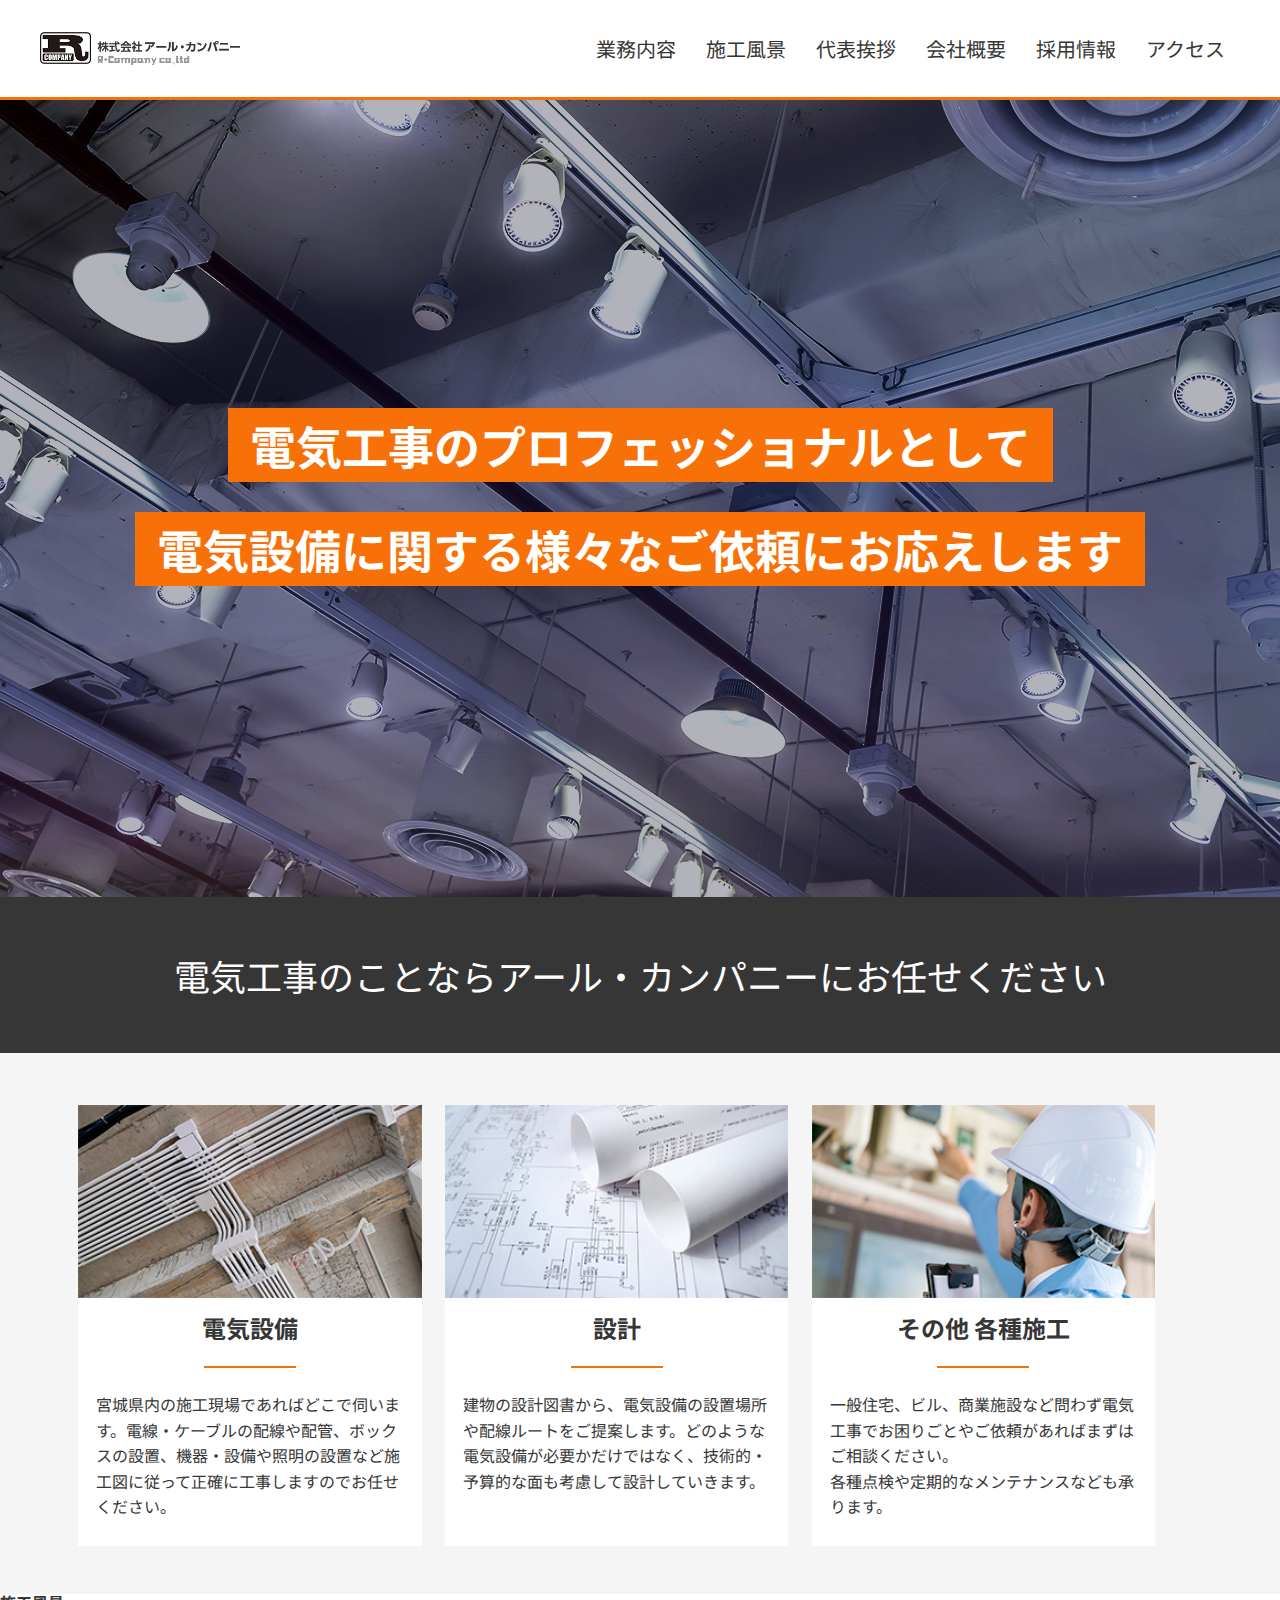
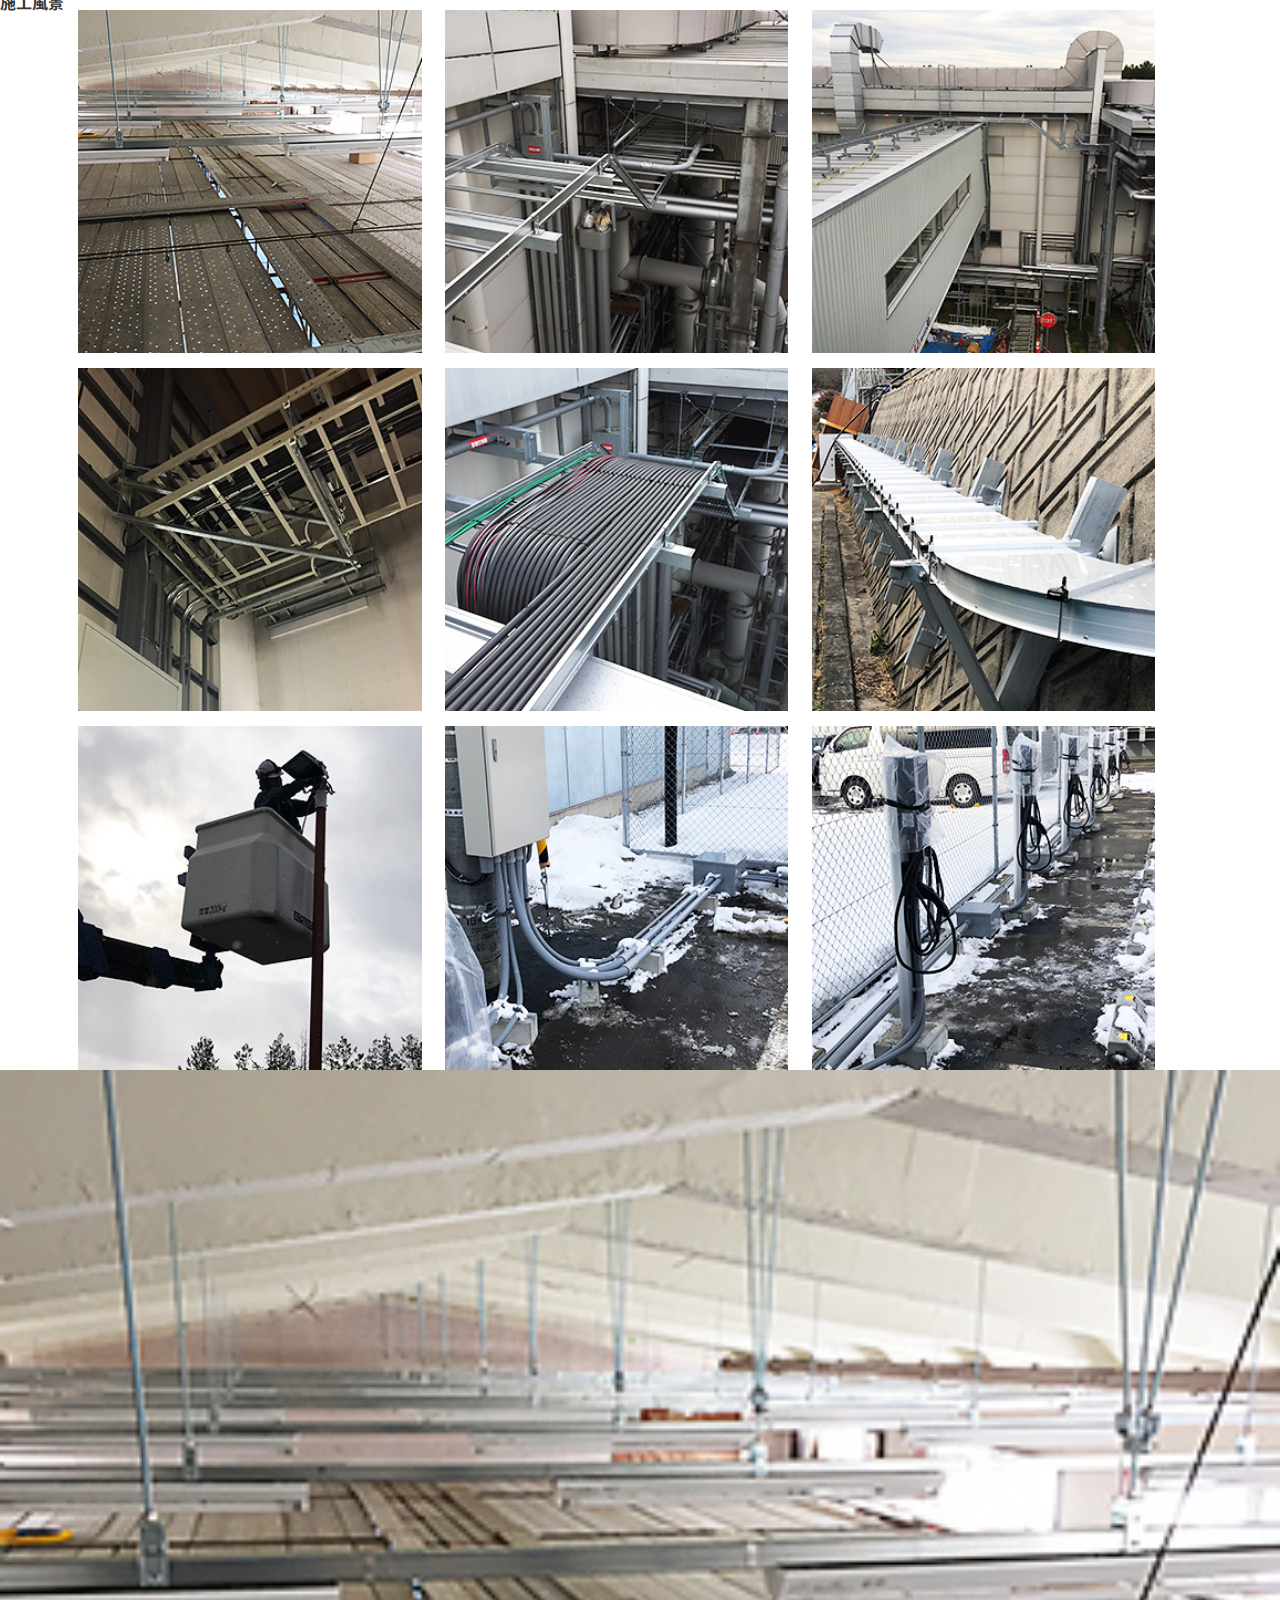
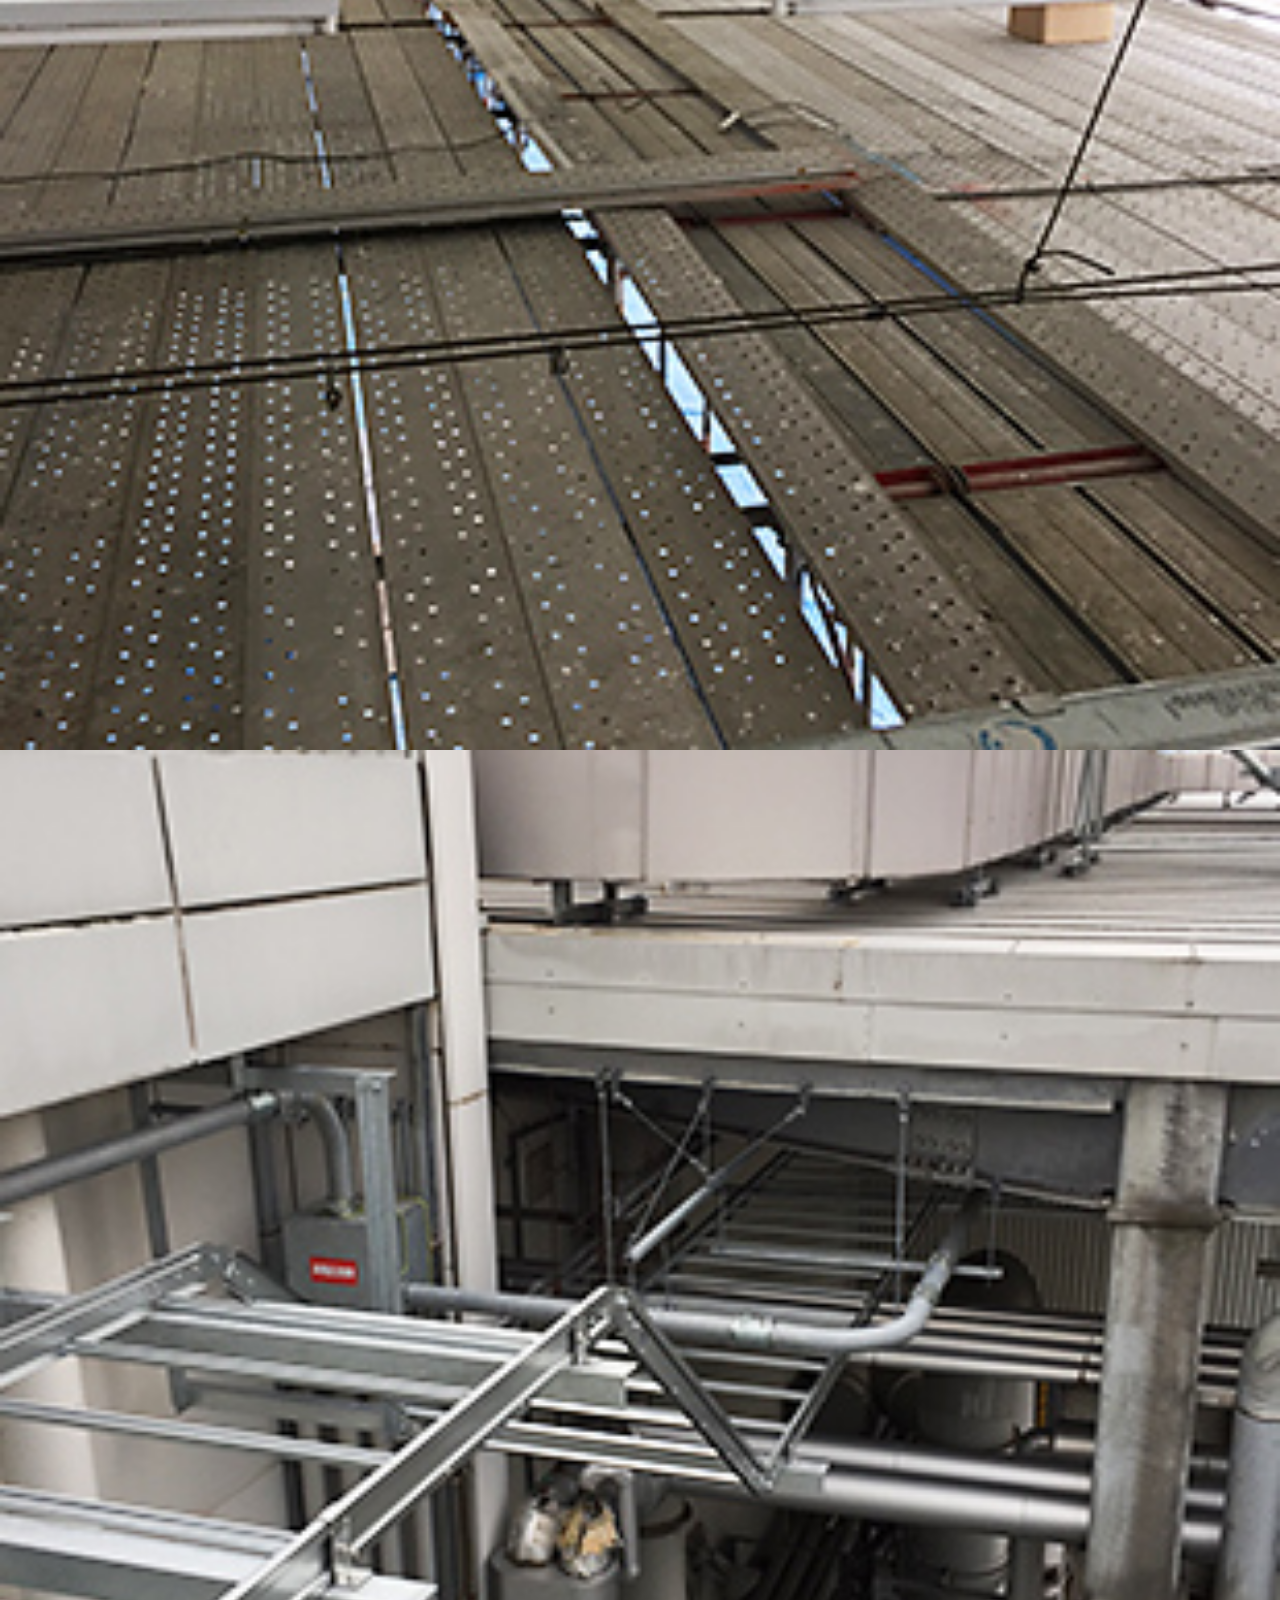
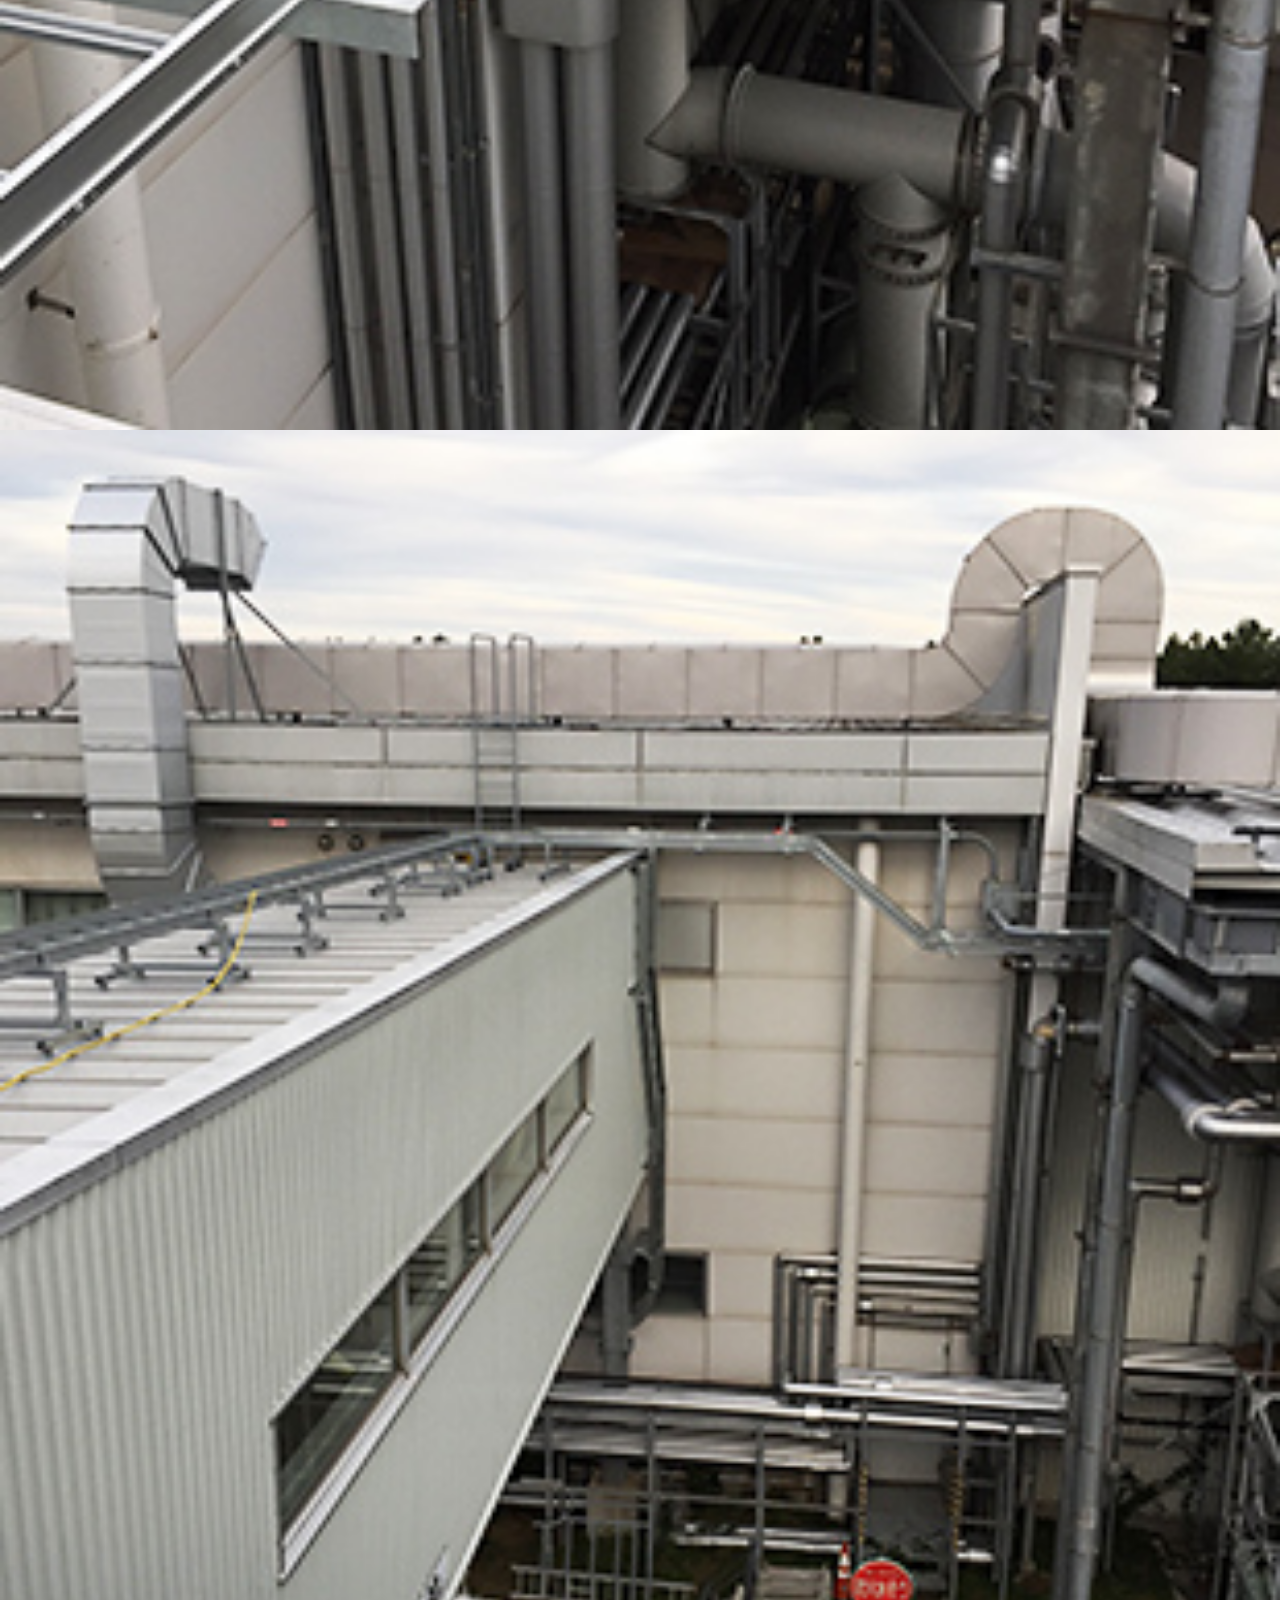
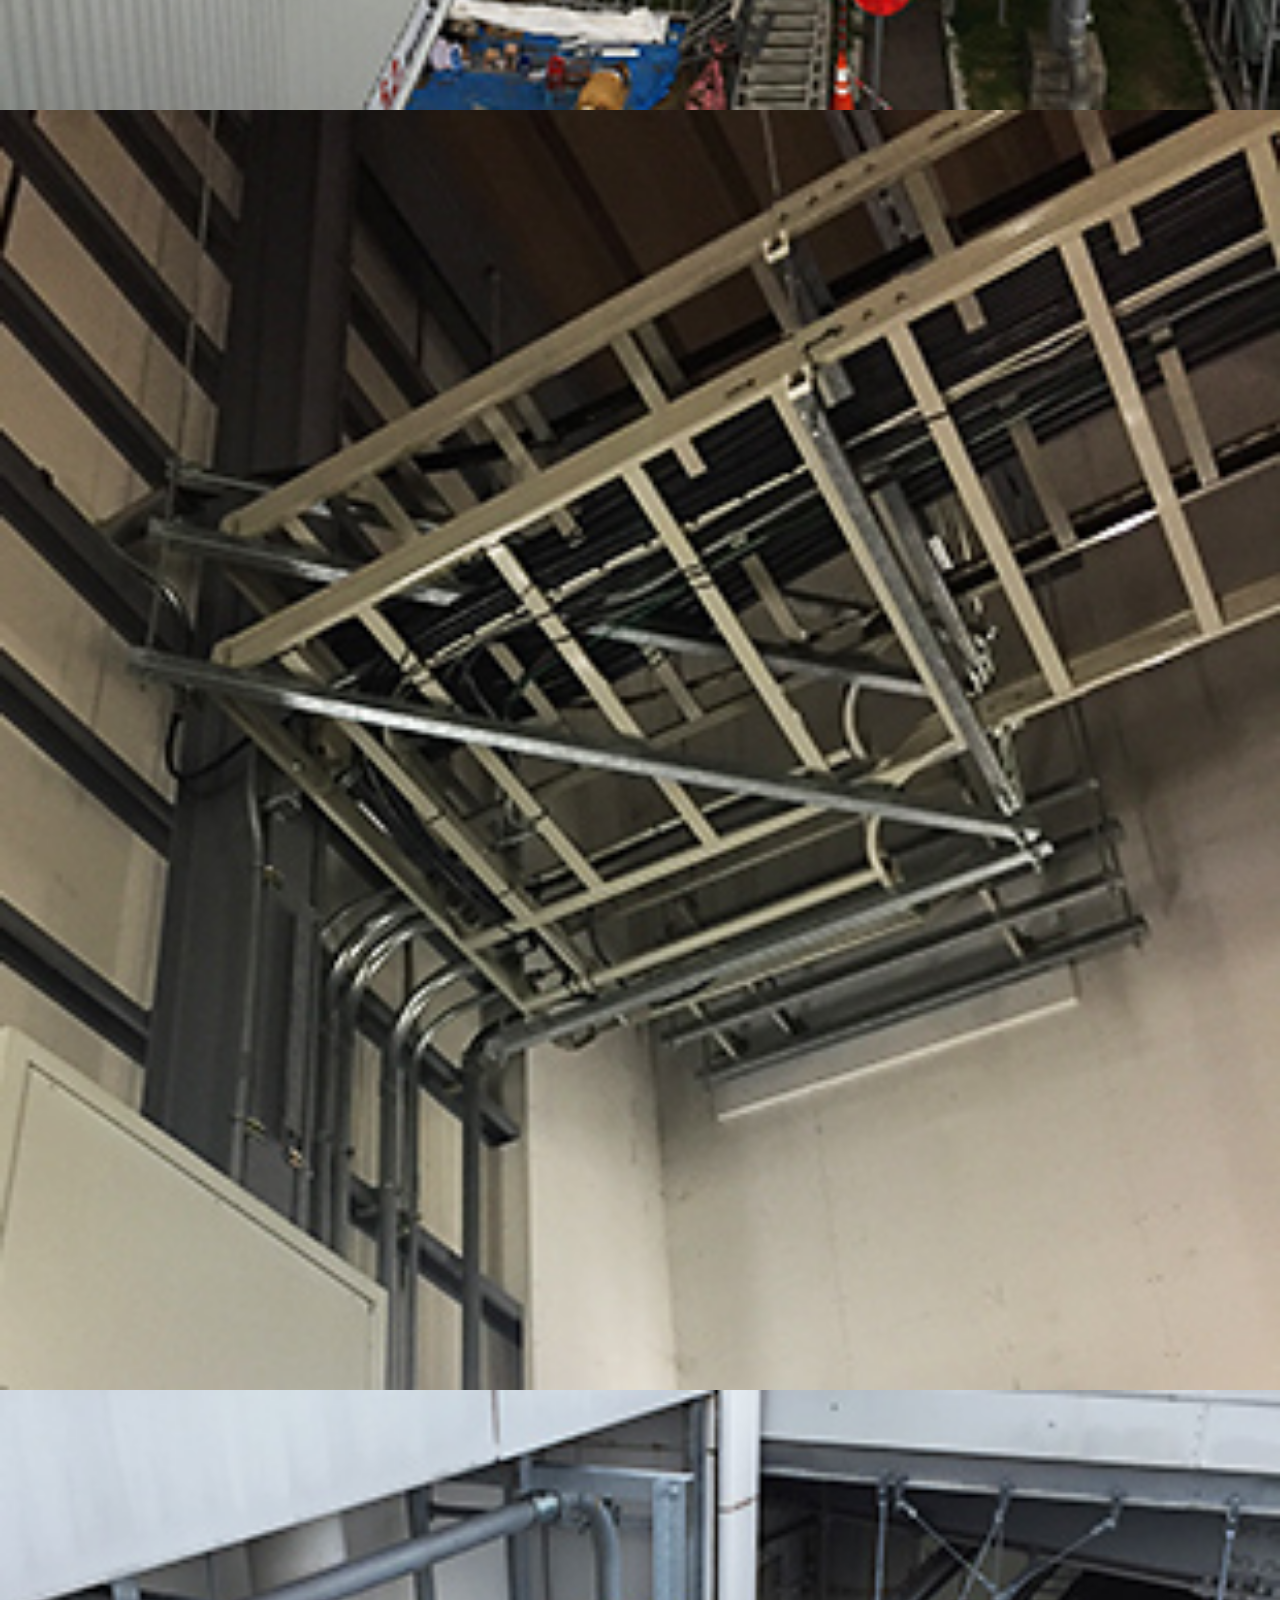
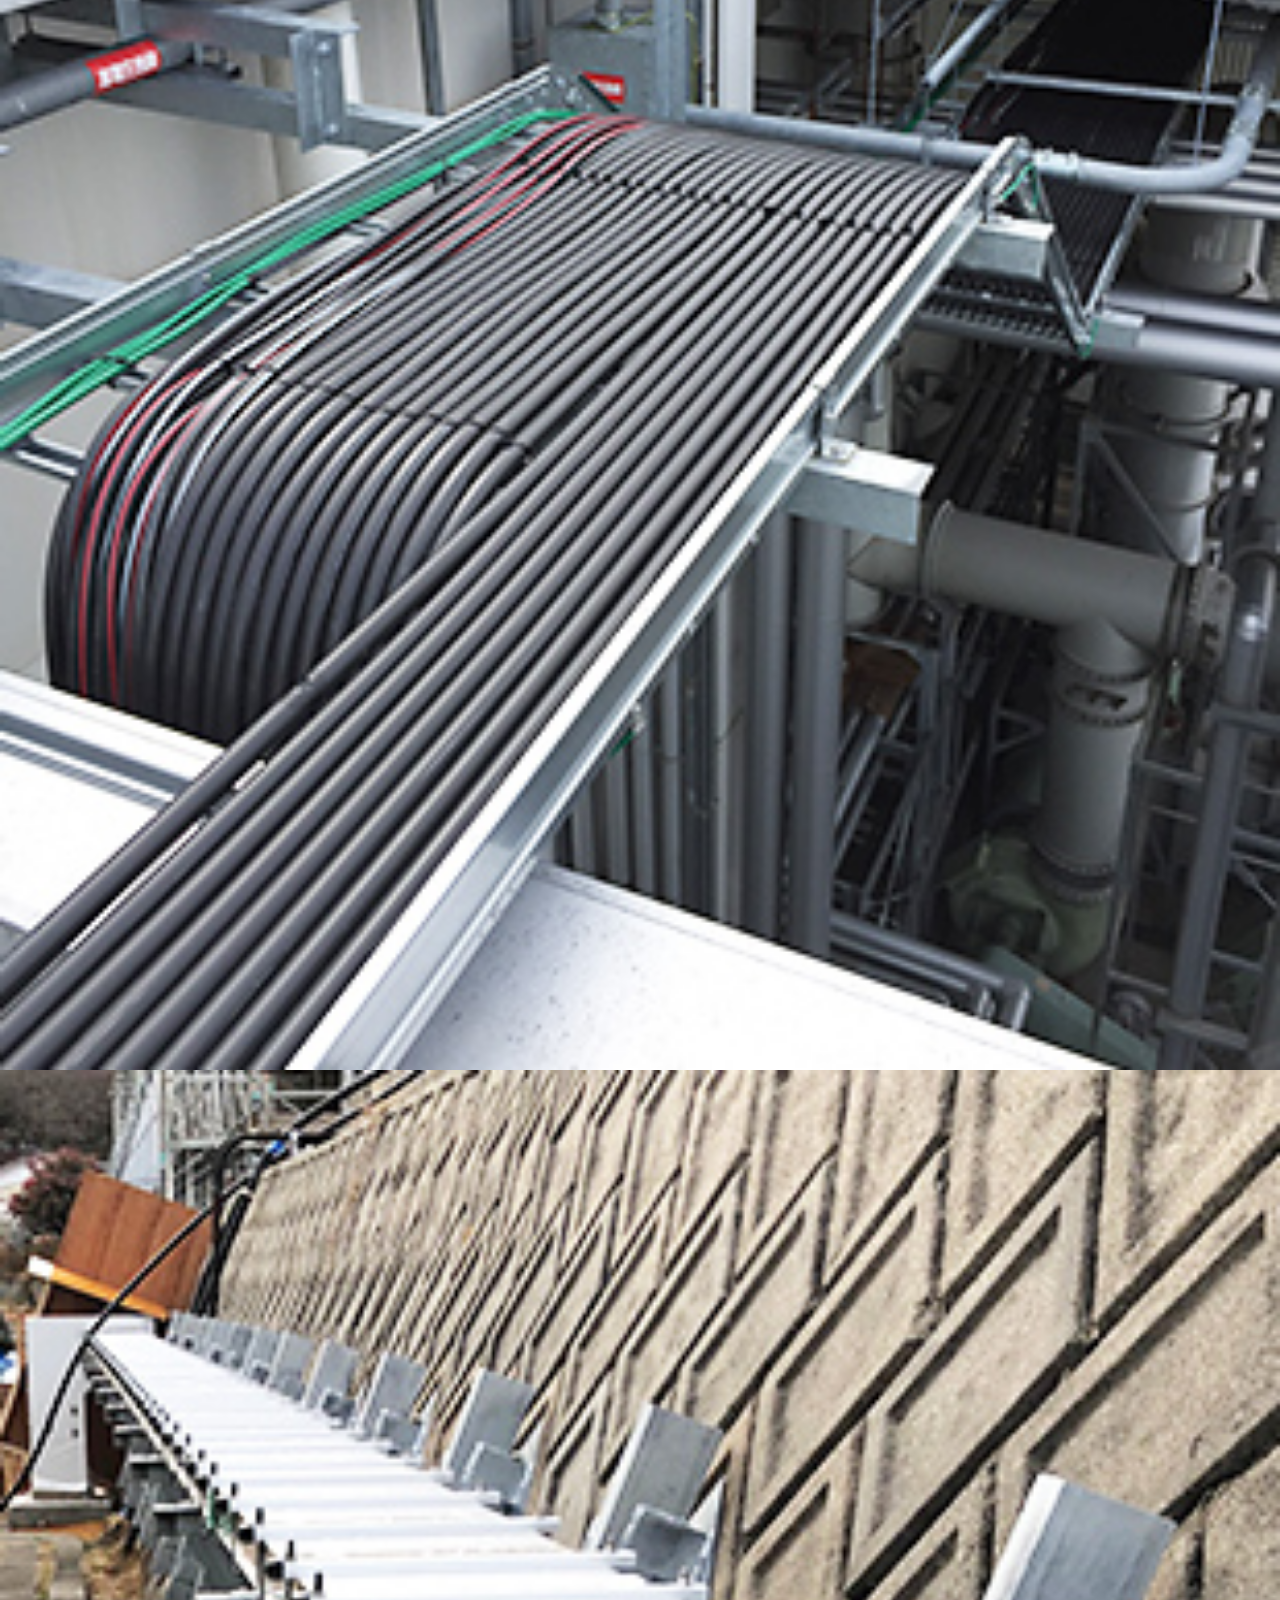
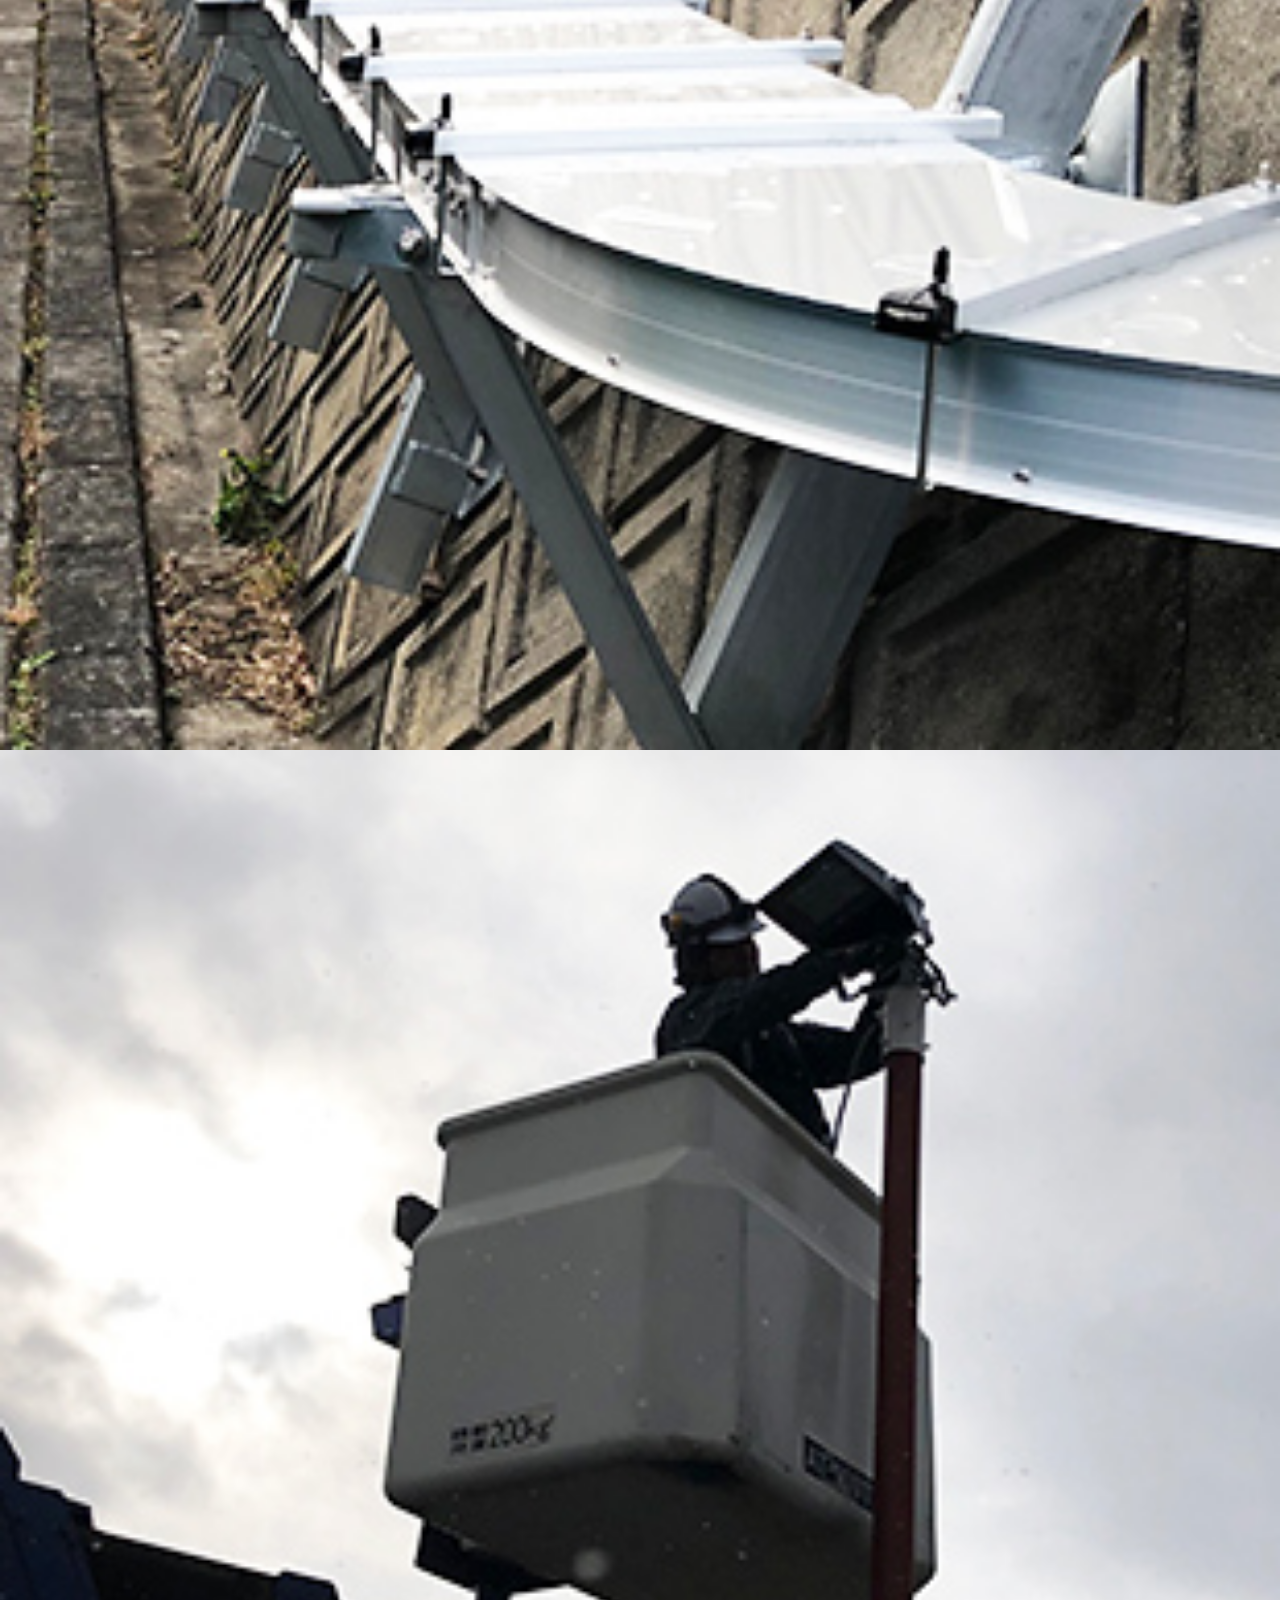
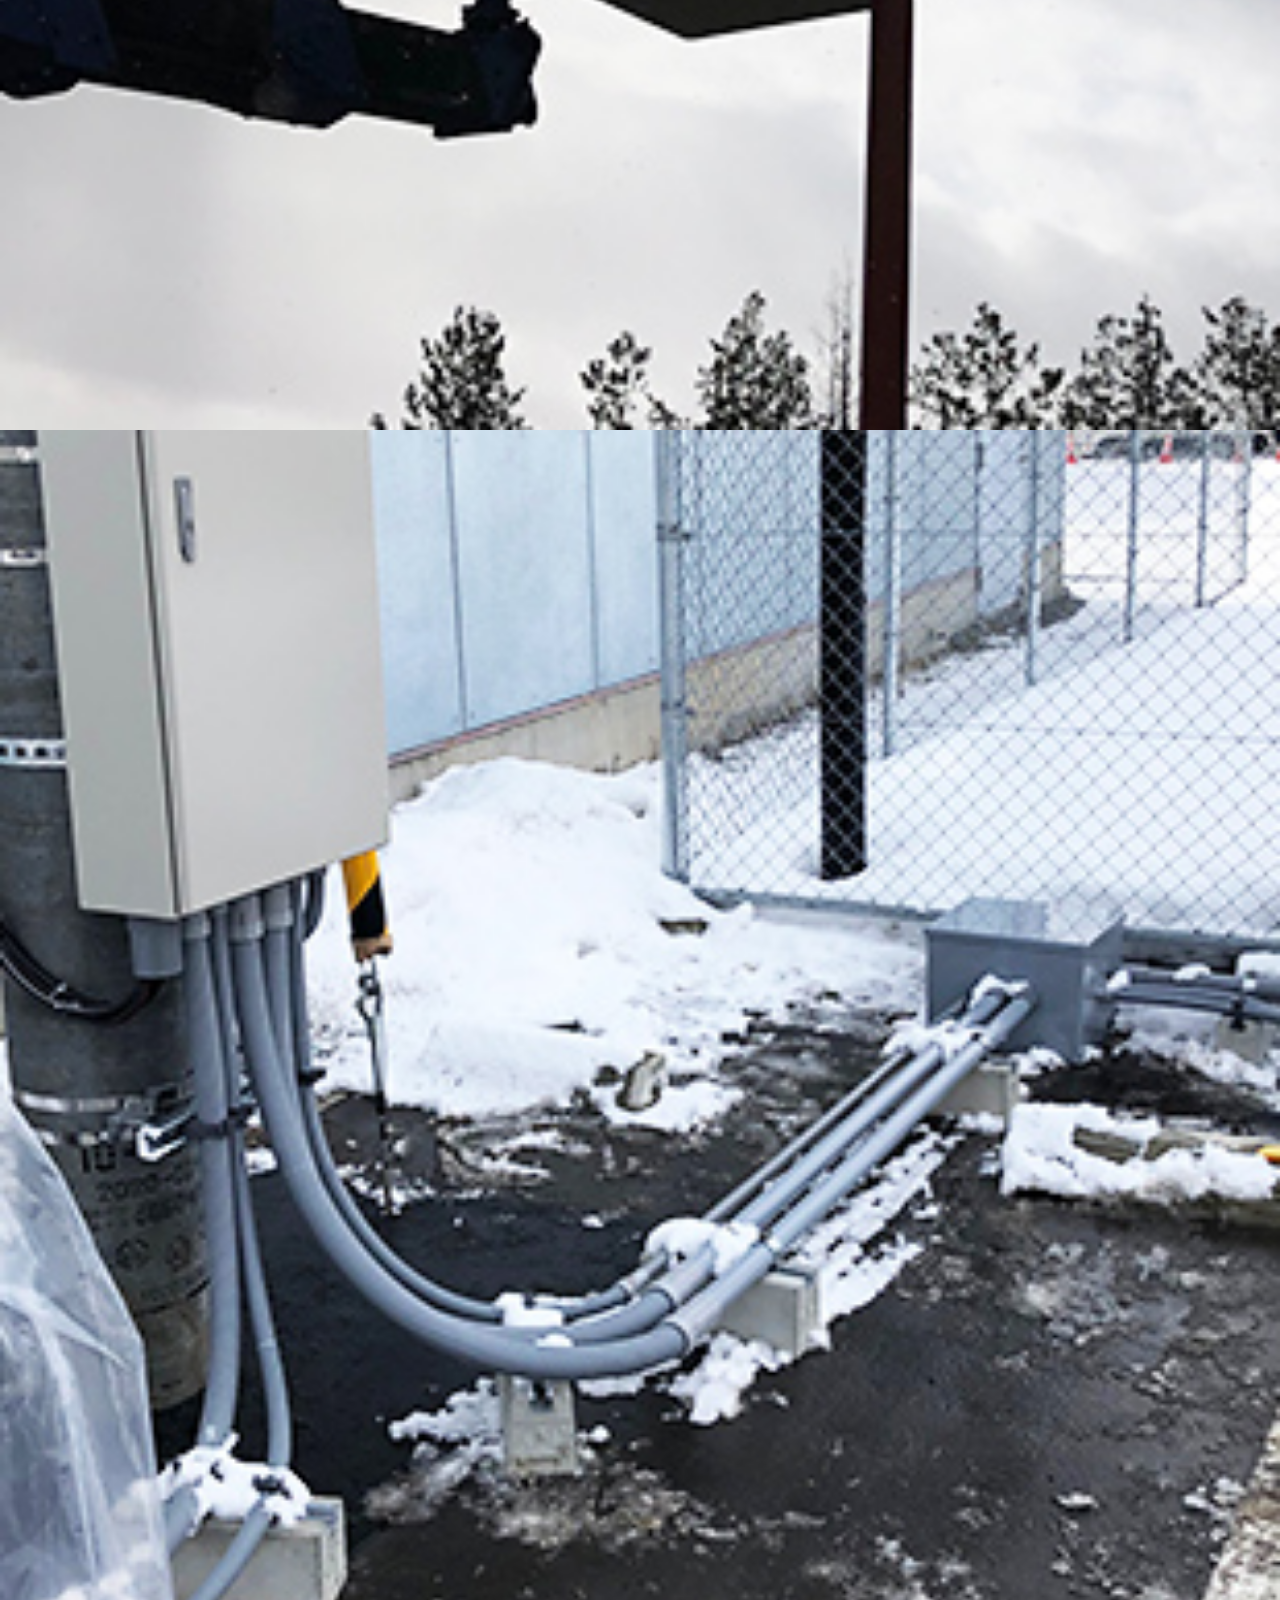
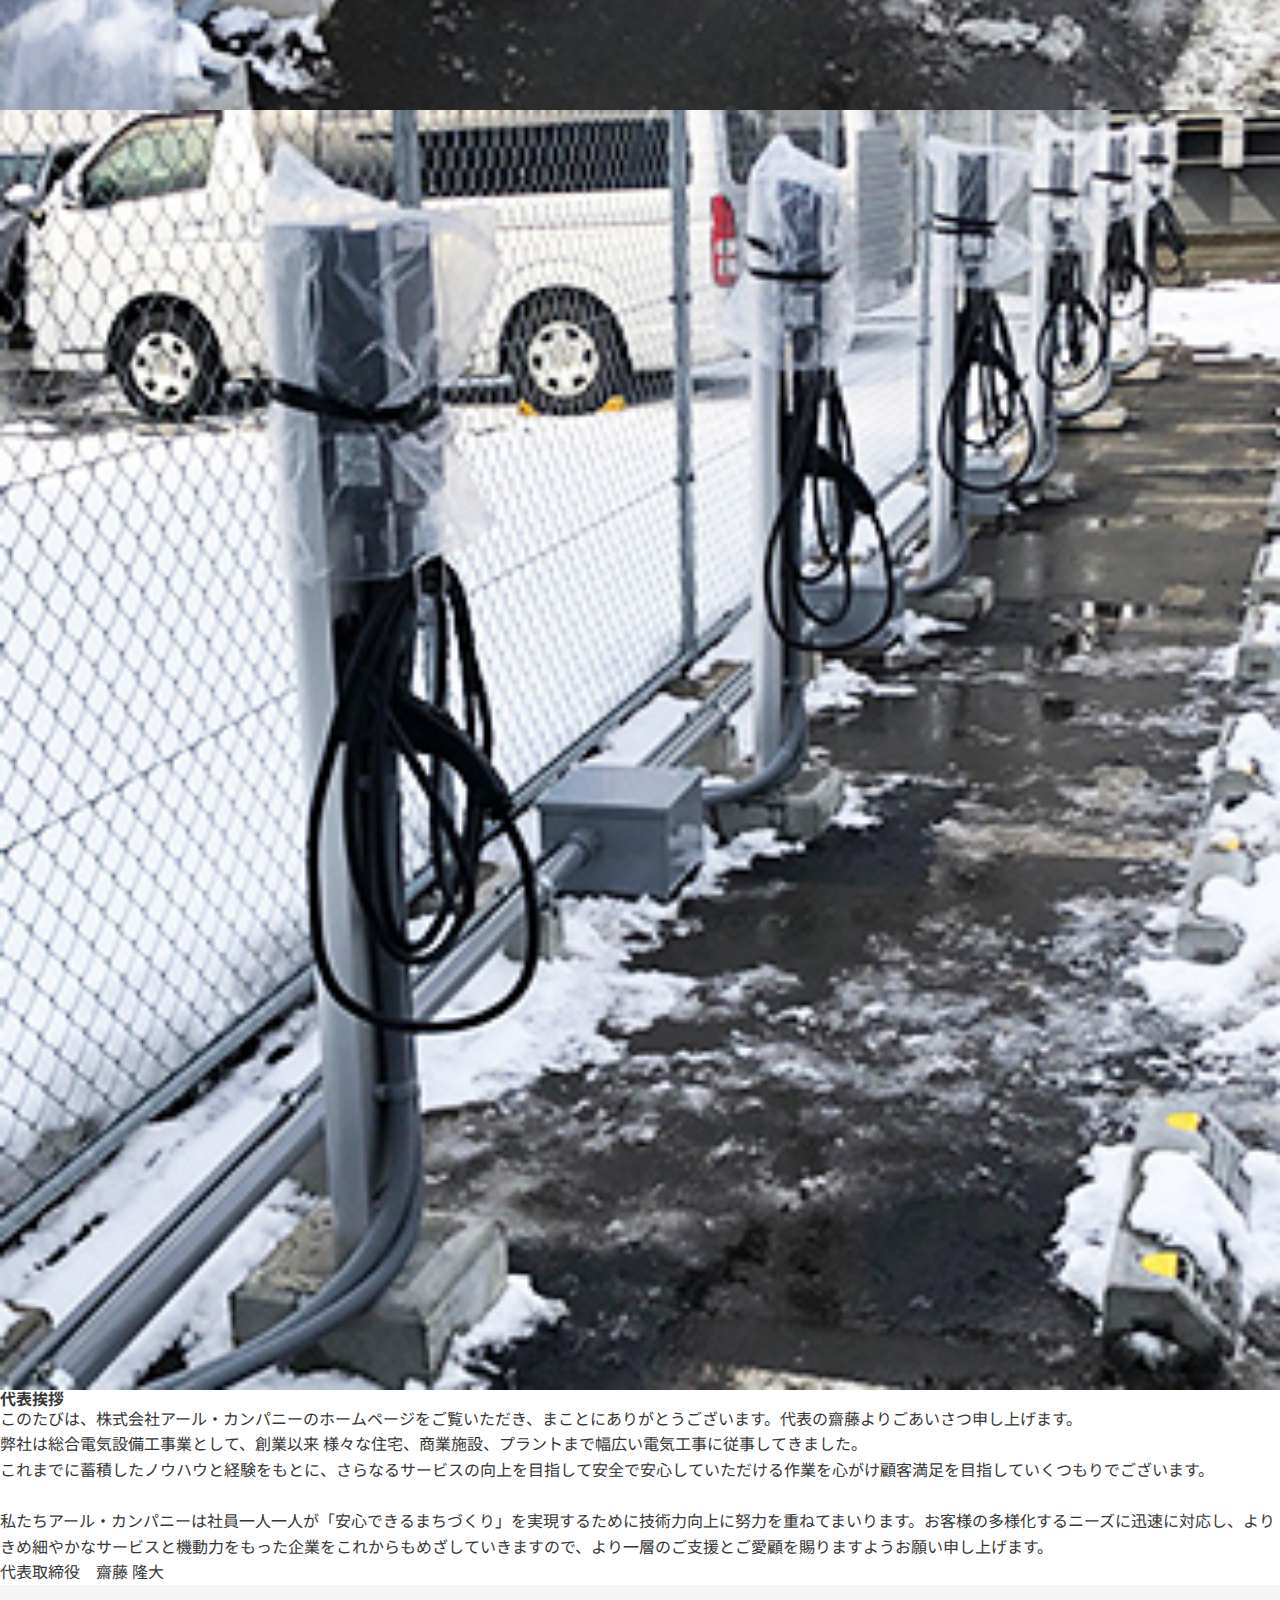
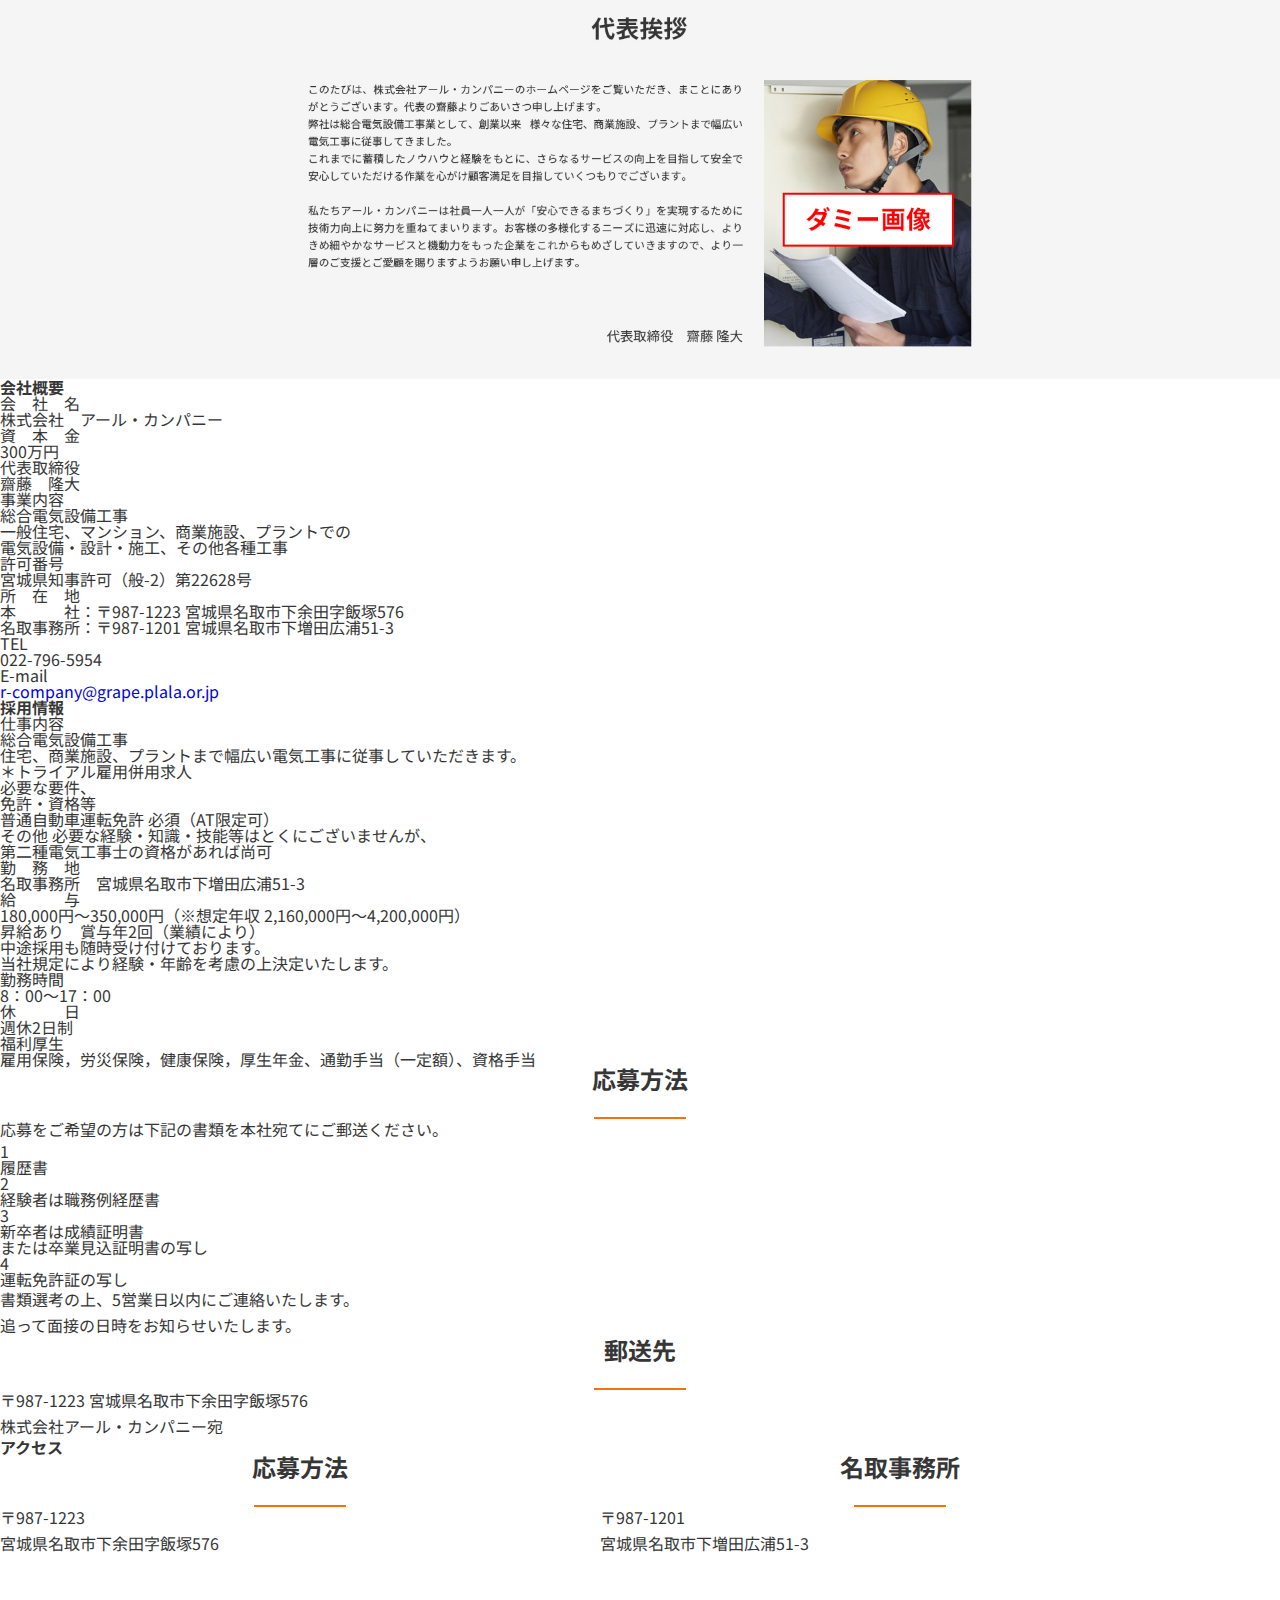
==== commit b8a711d9: "picturesまで組み終わり" ====
--- a/index.html
+++ b/index.html
@@ -17,7 +17,7 @@
     
 <!-- googleフォント -->
     <link rel="preconnect" href="https://fonts.gstatic.com">
-	<link href="https://fonts.googleapis.com/css2?family=Noto+Sans+JP:wght@700&family=Roboto&display=swap" rel="stylesheet"> 
+	<link href="https://fonts.googleapis.com/css2?family=Noto+Sans+JP:wght@400;700&family=Roboto&display=swap" rel="stylesheet">  
 <!-- Font Awesome -->
     <link href="https://use.fontawesome.com/releases/v5.6.1/css/all.css" rel="stylesheet">
 <!-- CSS main -->
@@ -27,22 +27,24 @@
     <div id="body-wrapper">
         
         <header id="header" class="header">
-            <h1 class="header__logo-wrapper">
-                <img class="header__logo" src="./assets/img/logo.png" alt="株式会社アール・カンパニー ロゴ" >
-            </h1>
-            <nav class="header-nav">
-                <ul class="header-nav__wrapper">
-                    <li class="header-nav__item"><a class="header-nav__link" href="#works">業務内容</a></li>
-					<li class="header-nav__item"><a class="header-nav__link" href="#pictures">施工風景</a></li>
-                    <li class="header-nav__item"><a class="header-nav__link" href="#message">代表挨拶</a></li>
-                    <li class="header-nav__item"><a class="header-nav__link" href="#about">会社概要</a></li>
-					<li class="header-nav__item"><a class="header-nav__link" href="#recruit">採用情報</a></li>
-					<li class="header-nav__item"><a class="header-nav__link" href="#access">アクセス</a></li>
-                </ul>
-            </nav>
-            <button type="button" id="hamburger-btn" class="hamburger-btn sp">
-                <span class="hamburger-btn__line"></span>
-            </button>
+			<div class="header__wrapper">
+				<h1 class="header__logo-wrapper">
+					<img class="header__logo" src="./assets/img/logo.png" alt="株式会社アール・カンパニー ロゴ" >
+				</h1>
+				<nav class="header-nav">
+					<ul class="header-nav__wrapper">
+						<li class="header-nav__item"><a class="header-nav__link" href="#works">業務内容</a></li>
+						<li class="header-nav__item"><a class="header-nav__link" href="#pictures">施工風景</a></li>
+						<li class="header-nav__item"><a class="header-nav__link" href="#message">代表挨拶</a></li>
+						<li class="header-nav__item"><a class="header-nav__link" href="#about">会社概要</a></li>
+						<li class="header-nav__item"><a class="header-nav__link" href="#recruit">採用情報</a></li>
+						<li class="header-nav__item"><a class="header-nav__link" href="#access">アクセス</a></li>
+					</ul>
+				</nav>
+				<button type="button" id="hamburger-btn" class="hamburger-btn sp">
+					<span class="hamburger-btn__line"></span>
+				</button>
+			</div>
         </header>
         
         <div class="cover-hamburger close-hamburger"></div>
@@ -52,12 +54,14 @@
 			<section id="mv" class="mv">
 				<p class="mv__mainCopy">
 					<span class="mv__copyBlock">
-						<span class="mv__copyBlock--sp">電気工事のプロフェッショナルとして</span>
-						<span class="mv__copyBlock--sp">電気工事のプロフェッショナルとして</span>
-					</span>
-					<span class="mv__copyBlock">
-						<span class="mv__copyBlock--sp">電気設備に関する</span>
-						<span class="mv__copyBlock--sp">様々なご依頼にお応えします</span>
+						<span class="mv__copyBlock--sp">電気工事の</span
+						><span class="mv__copyBlock--sp">プロフェッショナルとして</span
+						>
+					</span
+					><span class="mv__copyBlock">
+						<span class="mv__copyBlock--sp">電気設備に関する</span
+						><span class="mv__copyBlock--sp">様々なご依頼にお応えします</span
+						>
 					</span>
 				</p>
 			</section>
@@ -65,66 +69,70 @@
 				<p class="copy__subCopy">電気工事のことなら<br class="sp">アール・カンパニーにお任せください</p>
 			</section>
 			<section id="works" class="works">
-				<div class="cards">
-					<div class="card card--column3">
-						<figure class="card__picWrapper"><img src="./assets/img/workPic_01.jpg" class="card__pic" alt="電気設備の写真"></figure>
-						<div class="card__text-wrapper">
-							<h2 class="hh-orangeLine">電気設備</h2>
-							<p class="text card__text">
-								宮城県内の施工現場であればどこで伺います。電線・ケーブルの配線や配管、ボックスの設置、機器・設備や照明の設置など施工図に従って正確に工事しますのでお任せください。
-							</p>
-						</div>
-					</div>
-					<div class="card card--column3">
-						<figure class="card__picWrapper"><img src="./assets/img/workPic_02.jpg" class="card__pic" alt="設計の写真"></figure>
-						<div class="card__text-wrapper">
-							<h2 class="hh-orangeLine">設計</h2>
-							<p class="text card__text">
-								建物の設計図書から、電気設備の設置場所や配線ルートをご提案します。どのような電気設備が必要かだけではなく、技術的・予算的な面も考慮して設計していきます。
-							</p>
-						</div>
-					</div>
-					<div class="card card--column3">
-						<figure class="card__picWrapper"><img src="./assets/img/workPic_03.jpg" class="card__pic" alt="その他 各種施工の写真"></figure>
-						<div class="card__text-wrapper">
-							<h2 class="hh-orangeLine">その他 各種施工</h2>
-							<p class="text card__text">
-								一般住宅、ビル、商業施設など問わず電気工事でお困りごとやご依頼があればまずはご相談ください。<br>
-								各種点検や定期的なメンテナンスなども承ります。
-							</p>
+				<div class="inner inner--1200">
+					<div class="cards cards--column3">
+						<div class="card card--column3">
+							<figure class="card__picWrapper"><img src="./assets/img/workPic_01.jpg" class="card__pic" alt="電気設備の写真"></figure>
+							<div class="card__text-wrapper">
+								<h2 class="hh-orangeLine">電気設備</h2>
+								<p class="text card__text">
+									宮城県内の施工現場であればどこで伺います。電線・ケーブルの配線や配管、ボックスの設置、機器・設備や照明の設置など施工図に従って正確に工事しますのでお任せください。
+								</p>
+							</div>
+						</div>
+						<div class="card card--column3">
+							<figure class="card__picWrapper"><img src="./assets/img/workPic_02.jpg" class="card__pic" alt="設計の写真"></figure>
+							<div class="card__text-wrapper">
+								<h2 class="hh-orangeLine">設計</h2>
+								<p class="text card__text">
+									建物の設計図書から、電気設備の設置場所や配線ルートをご提案します。どのような電気設備が必要かだけではなく、技術的・予算的な面も考慮して設計していきます。
+								</p>
+							</div>
+						</div>
+						<div class="card card--column3">
+							<figure class="card__picWrapper"><img src="./assets/img/workPic_03.jpg" class="card__pic" alt="その他 各種施工の写真"></figure>
+							<div class="card__text-wrapper">
+								<h2 class="hh-orangeLine">その他 各種施工</h2>
+								<p class="text card__text">
+									一般住宅、ビル、商業施設など問わず電気工事でお困りごとやご依頼があればまずはご相談ください。<br>
+									各種点検や定期的なメンテナンスなども承ります。
+								</p>
+							</div>
 						</div>
 					</div>
 				</div>
 			</section>
 			<section id="pictures" class="pictures">
 				<h2 class="hh2 hh2--black">施工風景</h2>
-				<div class="cards">
-					<div class="card card--column3">
-						<figure class="card__picWrapper"><img src="./assets/img/picPic_01.jpg" class="card__pic" alt="施工の様子の写真"></figure>
-					</div>
-					<div class="card card--column3">
-						<figure class="card__picWrapper"><img src="./assets/img/picPic_02.jpg" class="card__pic" alt="施工の様子の写真"></figure>
-					</div>
-					<div class="card card--column3">
-						<figure class="card__picWrapper"><img src="./assets/img/picPic_03.jpg" class="card__pic" alt="施工の様子の写真"></figure>
-					</div>
-					<div class="card card--column3">
-						<figure class="card__picWrapper"><img src="./assets/img/picPic_04.jpg" class="card__pic" alt="施工の様子の写真"></figure>
-					</div>
-					<div class="card card--column3">
-						<figure class="card__picWrapper"><img src="./assets/img/picPic_05.jpg" class="card__pic" alt="施工の様子の写真"></figure>
-					</div>
-					<div class="card card--column3">
-						<figure class="card__picWrapper"><img src="./assets/img/picPic_06.jpg" class="card__pic" alt="施工の様子の写真"></figure>
-					</div>
-					<div class="card card--column3">
-						<figure class="card__picWrapper"><img src="./assets/img/picPic_07.jpg" class="card__pic" alt="施工の様子の写真"></figure>
-					</div>
-					<div class="card card--column3">
-						<figure class="card__picWrapper"><img src="./assets/img/picPic_08.jpg" class="card__pic" alt="施工の様子の写真"></figure>
-					</div>
-					<div class="card card--column3">
-						<figure class="card__picWrapper"><img src="./assets/img/picPic_09.jpg" class="card__pic" alt="施工の様子の写真"></figure>
+				<div class="inner inner--1200">
+					<div class="cards">
+						<div class="card card--column3" data-id="1">
+							<figure class="card__picWrapper"><img src="./assets/img/picPic_01.jpg" class="card__pic" alt="施工の様子の写真"></figure>
+						</div>
+						<div class="card card--column3" data-id="2">
+							<figure class="card__picWrapper"><img src="./assets/img/picPic_02.jpg" class="card__pic" alt="施工の様子の写真"></figure>
+						</div>
+						<div class="card card--column3" data-id="3">
+							<figure class="card__picWrapper"><img src="./assets/img/picPic_03.jpg" class="card__pic" alt="施工の様子の写真"></figure>
+						</div>
+						<div class="card card--column3" data-id="4">
+							<figure class="card__picWrapper"><img src="./assets/img/picPic_04.jpg" class="card__pic" alt="施工の様子の写真"></figure>
+						</div>
+						<div class="card card--column3" data-id="5">
+							<figure class="card__picWrapper"><img src="./assets/img/picPic_05.jpg" class="card__pic" alt="施工の様子の写真"></figure>
+						</div>
+						<div class="card card--column3" data-id="6">
+							<figure class="card__picWrapper"><img src="./assets/img/picPic_06.jpg" class="card__pic" alt="施工の様子の写真"></figure>
+						</div>
+						<div class="card card--column3" data-id="7">
+							<figure class="card__picWrapper"><img src="./assets/img/picPic_07.jpg" class="card__pic" alt="施工の様子の写真"></figure>
+						</div>
+						<div class="card card--column3" data-id="8">
+							<figure class="card__picWrapper"><img src="./assets/img/picPic_08.jpg" class="card__pic" alt="施工の様子の写真"></figure>
+						</div>
+						<div class="card card--column3" data-id="9">
+							<figure class="card__picWrapper"><img src="./assets/img/picPic_09.jpg" class="card__pic" alt="施工の様子の写真"></figure>
+						</div>
 					</div>
 				</div>
 				<div class="modals">
@@ -345,20 +353,14 @@
         </div>
         <!-- /#gototop -->
 
-        <footer id="footer" class="footer">
-            <small class="footer__copyright">&copy; 2021 R.Company co.,ltd All rights reserved.</small>
+        <footer id="footer" class="global-footer">
+            <small class="global-footer__copyright">&copy; 2021 R.Company co.,ltd All rights reserved.</small>
         </footer>
         
     </div><!-- /#body-wrapper -->
 
 <!-- jQuery -->
     <script src="https://ajax.googleapis.com/ajax/libs/jquery/3.5.1/jquery.min.js"></script>
-<!-- slickスライダー -->
-    <!--<script src="./assets/js/slick.min.js" type="text/javascript"></script>-->
-
-<!-- inVアニメーション -->
-    <!--<script src="./assets/js/inview.js" type="text/javascript"></script>-->
-    <!--<script src="./assets/js/jquery.inview.min.js" type="text/javascript"></script>-->
 <!-- js main -->
     <script src="./assets/js/common.js" type="text/javascript"></script>
 </body>   
--- a/assets/css/style.css
+++ b/assets/css/style.css
@@ -1,114 +1,409 @@
-/*
-Error: Undefined variable: "$transition".
-        on line 143 of C:\xampp\htdocs\r_company\assets\css\style.scss, in `@content'
-        from line 27 of C:/xampp/htdocs/r_company/assets/css/_general.scss, in `pad'
-        from line 136 of C:\xampp\htdocs\r_company\assets\css\style.scss
-
-138:         left: 0;
-139:         top: -1000px;
-140:         width: 100%;
-141:         //z-index: $z-header-menu;
-142:         z-index: -1;
-143:         transition: $transition;
-144:         &.active {
-145:             top: 60px;
-146:         }
-147:         &__wrapper {
-148:             flex-direction: column;
-
-Backtrace:
-C:\xampp\htdocs\r_company\assets\css\style.scss:143:in `@content'
-C:/xampp/htdocs/r_company/assets/css/_general.scss:27:in `pad'
-C:\xampp\htdocs\r_company\assets\css\style.scss:136
-C:/Program Files/Adobe/Adobe Dreamweaver 2021/ruby/lib/ruby/gems/2.7.0/gems/sass-3.7.4/lib/sass/script/tree/variable.rb:49:in `_perform'
-C:/Program Files/Adobe/Adobe Dreamweaver 2021/ruby/lib/ruby/gems/2.7.0/gems/sass-3.7.4/lib/sass/script/tree/node.rb:50:in `perform'
-C:/Program Files/Adobe/Adobe Dreamweaver 2021/ruby/lib/ruby/gems/2.7.0/gems/sass-3.7.4/lib/sass/tree/visitors/perform.rb:398:in `visit_prop'
-C:/Program Files/Adobe/Adobe Dreamweaver 2021/ruby/lib/ruby/gems/2.7.0/gems/sass-3.7.4/lib/sass/tree/visitors/base.rb:36:in `visit'
-C:/Program Files/Adobe/Adobe Dreamweaver 2021/ruby/lib/ruby/gems/2.7.0/gems/sass-3.7.4/lib/sass/tree/visitors/perform.rb:158:in `block in visit'
-C:/Program Files/Adobe/Adobe Dreamweaver 2021/ruby/lib/ruby/gems/2.7.0/gems/sass-3.7.4/lib/sass/stack.rb:79:in `block in with_base'
-C:/Program Files/Adobe/Adobe Dreamweaver 2021/ruby/lib/ruby/gems/2.7.0/gems/sass-3.7.4/lib/sass/stack.rb:135:in `with_frame'
-C:/Program Files/Adobe/Adobe Dreamweaver 2021/ruby/lib/ruby/gems/2.7.0/gems/sass-3.7.4/lib/sass/stack.rb:79:in `with_base'
-C:/Program Files/Adobe/Adobe Dreamweaver 2021/ruby/lib/ruby/gems/2.7.0/gems/sass-3.7.4/lib/sass/tree/visitors/perform.rb:158:in `visit'
-C:/Program Files/Adobe/Adobe Dreamweaver 2021/ruby/lib/ruby/gems/2.7.0/gems/sass-3.7.4/lib/sass/tree/visitors/perform.rb:381:in `block (3 levels) in visit_content'
-C:/Program Files/Adobe/Adobe Dreamweaver 2021/ruby/lib/ruby/gems/2.7.0/gems/sass-3.7.4/lib/sass/tree/visitors/perform.rb:381:in `map'
-C:/Program Files/Adobe/Adobe Dreamweaver 2021/ruby/lib/ruby/gems/2.7.0/gems/sass-3.7.4/lib/sass/tree/visitors/perform.rb:381:in `block (2 levels) in visit_content'
-C:/Program Files/Adobe/Adobe Dreamweaver 2021/ruby/lib/ruby/gems/2.7.0/gems/sass-3.7.4/lib/sass/tree/visitors/perform.rb:179:in `with_environment'
-C:/Program Files/Adobe/Adobe Dreamweaver 2021/ruby/lib/ruby/gems/2.7.0/gems/sass-3.7.4/lib/sass/tree/visitors/perform.rb:380:in `block in visit_content'
-C:/Program Files/Adobe/Adobe Dreamweaver 2021/ruby/lib/ruby/gems/2.7.0/gems/sass-3.7.4/lib/sass/stack.rb:98:in `block in with_mixin'
-C:/Program Files/Adobe/Adobe Dreamweaver 2021/ruby/lib/ruby/gems/2.7.0/gems/sass-3.7.4/lib/sass/stack.rb:135:in `with_frame'
-C:/Program Files/Adobe/Adobe Dreamweaver 2021/ruby/lib/ruby/gems/2.7.0/gems/sass-3.7.4/lib/sass/stack.rb:98:in `with_mixin'
-C:/Program Files/Adobe/Adobe Dreamweaver 2021/ruby/lib/ruby/gems/2.7.0/gems/sass-3.7.4/lib/sass/tree/visitors/perform.rb:376:in `visit_content'
-C:/Program Files/Adobe/Adobe Dreamweaver 2021/ruby/lib/ruby/gems/2.7.0/gems/sass-3.7.4/lib/sass/tree/visitors/base.rb:36:in `visit'
-C:/Program Files/Adobe/Adobe Dreamweaver 2021/ruby/lib/ruby/gems/2.7.0/gems/sass-3.7.4/lib/sass/tree/visitors/perform.rb:158:in `block in visit'
-C:/Program Files/Adobe/Adobe Dreamweaver 2021/ruby/lib/ruby/gems/2.7.0/gems/sass-3.7.4/lib/sass/stack.rb:79:in `block in with_base'
-C:/Program Files/Adobe/Adobe Dreamweaver 2021/ruby/lib/ruby/gems/2.7.0/gems/sass-3.7.4/lib/sass/stack.rb:135:in `with_frame'
-C:/Program Files/Adobe/Adobe Dreamweaver 2021/ruby/lib/ruby/gems/2.7.0/gems/sass-3.7.4/lib/sass/stack.rb:79:in `with_base'
-C:/Program Files/Adobe/Adobe Dreamweaver 2021/ruby/lib/ruby/gems/2.7.0/gems/sass-3.7.4/lib/sass/tree/visitors/perform.rb:158:in `visit'
-C:/Program Files/Adobe/Adobe Dreamweaver 2021/ruby/lib/ruby/gems/2.7.0/gems/sass-3.7.4/lib/sass/tree/visitors/base.rb:52:in `block in visit_children'
-C:/Program Files/Adobe/Adobe Dreamweaver 2021/ruby/lib/ruby/gems/2.7.0/gems/sass-3.7.4/lib/sass/tree/visitors/base.rb:52:in `map'
-C:/Program Files/Adobe/Adobe Dreamweaver 2021/ruby/lib/ruby/gems/2.7.0/gems/sass-3.7.4/lib/sass/tree/visitors/base.rb:52:in `visit_children'
-C:/Program Files/Adobe/Adobe Dreamweaver 2021/ruby/lib/ruby/gems/2.7.0/gems/sass-3.7.4/lib/sass/tree/visitors/perform.rb:167:in `block in visit_children'
-C:/Program Files/Adobe/Adobe Dreamweaver 2021/ruby/lib/ruby/gems/2.7.0/gems/sass-3.7.4/lib/sass/tree/visitors/perform.rb:179:in `with_environment'
-C:/Program Files/Adobe/Adobe Dreamweaver 2021/ruby/lib/ruby/gems/2.7.0/gems/sass-3.7.4/lib/sass/tree/visitors/perform.rb:166:in `visit_children'
-C:/Program Files/Adobe/Adobe Dreamweaver 2021/ruby/lib/ruby/gems/2.7.0/gems/sass-3.7.4/lib/sass/tree/visitors/base.rb:36:in `block in visit'
-C:/Program Files/Adobe/Adobe Dreamweaver 2021/ruby/lib/ruby/gems/2.7.0/gems/sass-3.7.4/lib/sass/tree/visitors/perform.rb:524:in `visit_media'
-C:/Program Files/Adobe/Adobe Dreamweaver 2021/ruby/lib/ruby/gems/2.7.0/gems/sass-3.7.4/lib/sass/tree/visitors/base.rb:36:in `visit'
-C:/Program Files/Adobe/Adobe Dreamweaver 2021/ruby/lib/ruby/gems/2.7.0/gems/sass-3.7.4/lib/sass/tree/visitors/perform.rb:158:in `block in visit'
-C:/Program Files/Adobe/Adobe Dreamweaver 2021/ruby/lib/ruby/gems/2.7.0/gems/sass-3.7.4/lib/sass/stack.rb:79:in `block in with_base'
-C:/Program Files/Adobe/Adobe Dreamweaver 2021/ruby/lib/ruby/gems/2.7.0/gems/sass-3.7.4/lib/sass/stack.rb:135:in `with_frame'
-C:/Program Files/Adobe/Adobe Dreamweaver 2021/ruby/lib/ruby/gems/2.7.0/gems/sass-3.7.4/lib/sass/stack.rb:79:in `with_base'
-C:/Program Files/Adobe/Adobe Dreamweaver 2021/ruby/lib/ruby/gems/2.7.0/gems/sass-3.7.4/lib/sass/tree/visitors/perform.rb:158:in `visit'
-C:/Program Files/Adobe/Adobe Dreamweaver 2021/ruby/lib/ruby/gems/2.7.0/gems/sass-3.7.4/lib/sass/tree/visitors/perform.rb:363:in `block (4 levels) in visit_mixin'
-C:/Program Files/Adobe/Adobe Dreamweaver 2021/ruby/lib/ruby/gems/2.7.0/gems/sass-3.7.4/lib/sass/tree/visitors/perform.rb:363:in `map'
-C:/Program Files/Adobe/Adobe Dreamweaver 2021/ruby/lib/ruby/gems/2.7.0/gems/sass-3.7.4/lib/sass/tree/visitors/perform.rb:363:in `block (3 levels) in visit_mixin'
-C:/Program Files/Adobe/Adobe Dreamweaver 2021/ruby/lib/ruby/gems/2.7.0/gems/sass-3.7.4/lib/sass/tree/visitors/perform.rb:179:in `with_environment'
-C:/Program Files/Adobe/Adobe Dreamweaver 2021/ruby/lib/ruby/gems/2.7.0/gems/sass-3.7.4/lib/sass/tree/visitors/perform.rb:363:in `block (2 levels) in visit_mixin'
-C:/Program Files/Adobe/Adobe Dreamweaver 2021/ruby/lib/ruby/gems/2.7.0/gems/sass-3.7.4/lib/sass/tree/visitors/perform.rb:84:in `perform_arguments'
-C:/Program Files/Adobe/Adobe Dreamweaver 2021/ruby/lib/ruby/gems/2.7.0/gems/sass-3.7.4/lib/sass/tree/visitors/perform.rb:358:in `block in visit_mixin'
-C:/Program Files/Adobe/Adobe Dreamweaver 2021/ruby/lib/ruby/gems/2.7.0/gems/sass-3.7.4/lib/sass/stack.rb:98:in `block in with_mixin'
-C:/Program Files/Adobe/Adobe Dreamweaver 2021/ruby/lib/ruby/gems/2.7.0/gems/sass-3.7.4/lib/sass/stack.rb:135:in `with_frame'
-C:/Program Files/Adobe/Adobe Dreamweaver 2021/ruby/lib/ruby/gems/2.7.0/gems/sass-3.7.4/lib/sass/stack.rb:98:in `with_mixin'
-C:/Program Files/Adobe/Adobe Dreamweaver 2021/ruby/lib/ruby/gems/2.7.0/gems/sass-3.7.4/lib/sass/tree/visitors/perform.rb:346:in `visit_mixin'
-C:/Program Files/Adobe/Adobe Dreamweaver 2021/ruby/lib/ruby/gems/2.7.0/gems/sass-3.7.4/lib/sass/tree/visitors/base.rb:36:in `visit'
-C:/Program Files/Adobe/Adobe Dreamweaver 2021/ruby/lib/ruby/gems/2.7.0/gems/sass-3.7.4/lib/sass/tree/visitors/perform.rb:158:in `block in visit'
-C:/Program Files/Adobe/Adobe Dreamweaver 2021/ruby/lib/ruby/gems/2.7.0/gems/sass-3.7.4/lib/sass/stack.rb:79:in `block in with_base'
-C:/Program Files/Adobe/Adobe Dreamweaver 2021/ruby/lib/ruby/gems/2.7.0/gems/sass-3.7.4/lib/sass/stack.rb:135:in `with_frame'
-C:/Program Files/Adobe/Adobe Dreamweaver 2021/ruby/lib/ruby/gems/2.7.0/gems/sass-3.7.4/lib/sass/stack.rb:79:in `with_base'
-C:/Program Files/Adobe/Adobe Dreamweaver 2021/ruby/lib/ruby/gems/2.7.0/gems/sass-3.7.4/lib/sass/tree/visitors/perform.rb:158:in `visit'
-C:/Program Files/Adobe/Adobe Dreamweaver 2021/ruby/lib/ruby/gems/2.7.0/gems/sass-3.7.4/lib/sass/tree/visitors/perform.rb:440:in `block (2 levels) in visit_rule'
-C:/Program Files/Adobe/Adobe Dreamweaver 2021/ruby/lib/ruby/gems/2.7.0/gems/sass-3.7.4/lib/sass/tree/visitors/perform.rb:440:in `map'
-C:/Program Files/Adobe/Adobe Dreamweaver 2021/ruby/lib/ruby/gems/2.7.0/gems/sass-3.7.4/lib/sass/tree/visitors/perform.rb:440:in `block in visit_rule'
-C:/Program Files/Adobe/Adobe Dreamweaver 2021/ruby/lib/ruby/gems/2.7.0/gems/sass-3.7.4/lib/sass/tree/visitors/perform.rb:179:in `with_environment'
-C:/Program Files/Adobe/Adobe Dreamweaver 2021/ruby/lib/ruby/gems/2.7.0/gems/sass-3.7.4/lib/sass/tree/visitors/perform.rb:438:in `visit_rule'
-C:/Program Files/Adobe/Adobe Dreamweaver 2021/ruby/lib/ruby/gems/2.7.0/gems/sass-3.7.4/lib/sass/tree/visitors/base.rb:36:in `visit'
-C:/Program Files/Adobe/Adobe Dreamweaver 2021/ruby/lib/ruby/gems/2.7.0/gems/sass-3.7.4/lib/sass/tree/visitors/perform.rb:158:in `block in visit'
-C:/Program Files/Adobe/Adobe Dreamweaver 2021/ruby/lib/ruby/gems/2.7.0/gems/sass-3.7.4/lib/sass/stack.rb:79:in `block in with_base'
-C:/Program Files/Adobe/Adobe Dreamweaver 2021/ruby/lib/ruby/gems/2.7.0/gems/sass-3.7.4/lib/sass/stack.rb:135:in `with_frame'
-C:/Program Files/Adobe/Adobe Dreamweaver 2021/ruby/lib/ruby/gems/2.7.0/gems/sass-3.7.4/lib/sass/stack.rb:79:in `with_base'
-C:/Program Files/Adobe/Adobe Dreamweaver 2021/ruby/lib/ruby/gems/2.7.0/gems/sass-3.7.4/lib/sass/tree/visitors/perform.rb:158:in `visit'
-C:/Program Files/Adobe/Adobe Dreamweaver 2021/ruby/lib/ruby/gems/2.7.0/gems/sass-3.7.4/lib/sass/tree/visitors/base.rb:52:in `block in visit_children'
-C:/Program Files/Adobe/Adobe Dreamweaver 2021/ruby/lib/ruby/gems/2.7.0/gems/sass-3.7.4/lib/sass/tree/visitors/base.rb:52:in `map'
-C:/Program Files/Adobe/Adobe Dreamweaver 2021/ruby/lib/ruby/gems/2.7.0/gems/sass-3.7.4/lib/sass/tree/visitors/base.rb:52:in `visit_children'
-C:/Program Files/Adobe/Adobe Dreamweaver 2021/ruby/lib/ruby/gems/2.7.0/gems/sass-3.7.4/lib/sass/tree/visitors/perform.rb:167:in `block in visit_children'
-C:/Program Files/Adobe/Adobe Dreamweaver 2021/ruby/lib/ruby/gems/2.7.0/gems/sass-3.7.4/lib/sass/tree/visitors/perform.rb:179:in `with_environment'
-C:/Program Files/Adobe/Adobe Dreamweaver 2021/ruby/lib/ruby/gems/2.7.0/gems/sass-3.7.4/lib/sass/tree/visitors/perform.rb:166:in `visit_children'
-C:/Program Files/Adobe/Adobe Dreamweaver 2021/ruby/lib/ruby/gems/2.7.0/gems/sass-3.7.4/lib/sass/tree/visitors/base.rb:36:in `block in visit'
-C:/Program Files/Adobe/Adobe Dreamweaver 2021/ruby/lib/ruby/gems/2.7.0/gems/sass-3.7.4/lib/sass/tree/visitors/perform.rb:186:in `visit_root'
-C:/Program Files/Adobe/Adobe Dreamweaver 2021/ruby/lib/ruby/gems/2.7.0/gems/sass-3.7.4/lib/sass/tree/visitors/base.rb:36:in `visit'
-C:/Program Files/Adobe/Adobe Dreamweaver 2021/ruby/lib/ruby/gems/2.7.0/gems/sass-3.7.4/lib/sass/tree/visitors/perform.rb:157:in `visit'
-C:/Program Files/Adobe/Adobe Dreamweaver 2021/ruby/lib/ruby/gems/2.7.0/gems/sass-3.7.4/lib/sass/tree/visitors/perform.rb:10:in `visit'
-C:/Program Files/Adobe/Adobe Dreamweaver 2021/ruby/lib/ruby/gems/2.7.0/gems/sass-3.7.4/lib/sass/tree/root_node.rb:36:in `css_tree'
-C:/Program Files/Adobe/Adobe Dreamweaver 2021/ruby/lib/ruby/gems/2.7.0/gems/sass-3.7.4/lib/sass/tree/root_node.rb:20:in `render'
-C:/Program Files/Adobe/Adobe Dreamweaver 2021/ruby/lib/ruby/gems/2.7.0/gems/sass-3.7.4/lib/sass/engine.rb:290:in `render'
-C:/Program Files/Adobe/Adobe Dreamweaver 2021/ruby/lib/ruby/gems/2.7.0/gems/sass-3.7.4/lib/sass/exec/sass_scss.rb:396:in `run'
-C:/Program Files/Adobe/Adobe Dreamweaver 2021/ruby/lib/ruby/gems/2.7.0/gems/sass-3.7.4/lib/sass/exec/sass_scss.rb:63:in `process_result'
-C:/Program Files/Adobe/Adobe Dreamweaver 2021/ruby/lib/ruby/gems/2.7.0/gems/sass-3.7.4/lib/sass/exec/base.rb:50:in `parse'
-C:/Program Files/Adobe/Adobe Dreamweaver 2021/ruby/lib/ruby/gems/2.7.0/gems/sass-3.7.4/lib/sass/exec/base.rb:18:in `parse!'
-C:/Program Files/Adobe/Adobe Dreamweaver 2021/ruby/lib/ruby/gems/2.7.0/gems/sass-3.7.4/bin/sass:13:in `<top (required)>'
-C:/Program Files/Adobe/Adobe Dreamweaver 2021/ruby/bin/sass:23:in `load'
-C:/Program Files/Adobe/Adobe Dreamweaver 2021/ruby/bin/sass:23:in `<main>'
-*/
-body:before {
-  white-space: pre;
-  font-family: monospace;
-  content: "Error: Undefined variable: \"$transition\".\A         on line 143 of C:\xampp\htdocs\r_company\assets\css\style.scss, in `@content'\A         from line 27 of C:/xampp/htdocs/r_company/assets/css/_general.scss, in `pad'\A         from line 136 of C:\xampp\htdocs\r_company\assets\css\style.scss\A \A 138:         left: 0;\A 139:         top: -1000px;\A 140:         width: 100%;\A 141:         //z-index: $z-header-menu;\A 142:         z-index: -1;\A 143:         transition: $transition;\A 144:         &.active {\A 145:             top: 60px;\A 146:         }\A 147:         &__wrapper {\A 148:             flex-direction: column;"; }
+@charset "UTF-8";
+/*==================================================*/
+/* 前提css */
+/*==================================================*/
+a, article, blockquote, body, caption, dd, div, dl, dt, footer, h1, h2, h3, h4, h5, h6, header, html, iframe, img, li, nav, ol, p, pre, section, small, span, strong, table, td, th, tr, ul, figure {
+  background: 0;
+  border: 0;
+  font-size: 100%;
+  line-height: 1;
+  margin: 0;
+  outline: 0;
+  padding: 0;
+  vertical-align: bottom; }
+
+a, small, span, strong {
+  vertical-align: baseline; }
+
+article, footer, header, nav, section {
+  display: block; }
+
+li {
+  list-style: none; }
+
+table {
+  border-collapse: collapse;
+  border-spacing: 0; }
+
+address, th {
+  font-style: normal; }
+
+:focus, a:focus {
+  outline: 0; }
+
+br {
+  letter-spacing: normal; }
+
+textarea {
+  resize: none; }
+
+a {
+  text-decoration: none; }
+
+main img {
+  height: auto;
+  width: 100%; }
+
+/*==================================================*/
+/* レスポンシブ用css */
+/*==================================================*/
+.pc {
+  display: block; }
+  .pc.inline {
+    display: inline; }
+  .pc.flex {
+    display: flex; }
+
+.sp {
+  display: none; }
+  .sp.inline {
+    display: none; }
+  .sp.flex {
+    display: none; }
+
+@media (max-width: 768px) {
+  .pc {
+    display: none; }
+    .pc.inline {
+      display: none; }
+    .pc.flex {
+      display: none; }
+
+  .sp {
+    display: block; }
+    .sp.inline {
+      display: inline; }
+    .sp.flex {
+      display: flex; } }
+/*@import "_animation";*/
+/*==================================================
+
+    1. common
+    2. header
+    3. main
+    4. footer
+    5. other
+
+==================================================*/
+/*==================================================
+ 1. common
+==================================================*/
+/* color */
+/* font */
+/* z-index */
+/* development */
+img:not([alt]) {
+  outline: 3px dashed pink; }
+
+/* Common Parts */
+body {
+  color: #363636;
+  font-size: 16px;
+  box-sizing: border-box;
+  font-family: "Noto Sans JP", sans-serif;
+  font-weight: Regular; }
+
+#body-wrapper {
+  min-height: 100vh;
+  position: relative; }
+
+.pc {
+  display: inherit !important; }
+  @media (max-width: 768px) {
+    .pc {
+      display: none !important; } }
+
+.sp {
+  display: none !important; }
+  @media (max-width: 768px) {
+    .sp {
+      display: inherit !important; } }
+
+.header-nav__link {
+  color: #363636;
+  display: block; }
+
+.header__logo, .cards .card__pic {
+  width: 100%;
+  height: auto; }
+
+/*==================================================
+ 2. header
+==================================================*/
+.header {
+  height: 100px;
+  background: #fff;
+  position: fixed;
+  top: 0;
+  left: 0;
+  right: 0;
+  padding: 0 1em;
+  color: #363636;
+  z-index: 20;
+  box-sizing: border-box;
+  border-bottom: 3px solid #f87108; }
+  .header__wrapper {
+    max-width: 1200px;
+    height: 100%;
+    margin: 0 auto;
+    display: flex;
+    justify-content: space-between;
+    align-items: center; }
+  .header__logo-wrapper {
+    display: block;
+    width: 200px;
+    height: auto; }
+
+.header-nav {
+  height: 100%;
+  max-width: 1200px;
+  padding: 0 15px; }
+  .header-nav__wrapper {
+    display: flex;
+    height: 100%;
+    margin-right: -15px; }
+  .header-nav__item {
+    position: relative;
+    height: 100%; }
+    .header-nav__item:hover {
+      box-sizing: border-box;
+      border-bottom: 3px solid #f87108; }
+  .header-nav__link {
+    color: #363636;
+    height: 100%;
+    padding: 0 15px;
+    font-size: 20px;
+    display: flex;
+    justify-content: center;
+    align-items: center; }
+    .header-nav__link:hover {
+      margin-top: 1px;
+      opacity: .6; }
+  @media (max-width: 768px) {
+    .header-nav {
+      position: absolute;
+      left: 0;
+      top: -1000px;
+      width: 100%;
+      z-index: -1; }
+      .header-nav.active {
+        top: 60px; }
+      .header-nav__wrapper {
+        flex-direction: column;
+        width: 100%; }
+      .header-nav__item {
+        width: 100%; }
+        .header-nav__item::before, .header-nav__item:not(:first-child)::before {
+          content: "";
+          width: 95%;
+          height: 1px;
+          background: #fff;
+          position: absolute;
+          top: 0;
+          left: 50%;
+          transform: translateX(-50%); }
+      .header-nav__link {
+        padding: 20px 0;
+        width: 100%;
+        box-sizing: border-box;
+        background: #e8884c; }
+        .header-nav__link:hover {
+          background: #c8e4ff;
+          opacity: 1;
+          color: #363636; } }
+
+.hamburger-btn {
+  background: #fff;
+  border: none;
+  cursor: pointer;
+  outline: none;
+  padding: 0;
+  appearance: none;
+  width: 52px;
+  height: 50px;
+  border-radius: 50%;
+  display: flex;
+  flex-direction: column;
+  justify-content: center;
+  align-items: center; }
+  .hamburger-btn__line {
+    display: block;
+    width: 60%;
+    height: 3px;
+    background: #e8884c;
+    border-radius: 3px;
+    margin-top: 12px;
+    position: relative; }
+    .hamburger-btn__line::before, .hamburger-btn__line::after {
+      content: "";
+      display: block;
+      width: 100%;
+      height: 3px;
+      background: #e8884c;
+      border-radius: 3px;
+      position: absolute;
+      left: 0; }
+    .hamburger-btn__line::before {
+      bottom: 8px; }
+    .hamburger-btn__line::after {
+      top: 8px; }
+  .hamburger-btn__name {
+    color: #e8884c;
+    margin-top: 10px; }
+  .hamburger-btn.active .hamburger-btn__line {
+    background: transparent; }
+    .hamburger-btn.active .hamburger-btn__line::before, .hamburger-btn.active .hamburger-btn__line::after {
+      top: 0; }
+    .hamburger-btn.active .hamburger-btn__line::before {
+      transform: rotate(45deg); }
+    .hamburger-btn.active .hamburger-btn__line::after {
+      transform: rotate(-45deg); }
+
+.cover {
+  width: 100vw;
+  height: 100vh;
+  background: rgba(0, 0, 0, 0.5);
+  position: absolute;
+  top: 0;
+  left: 0;
+  z-index: 15;
+  display: none; }
+  .cover.active {
+    display: block; }
+
+/*==================================================
+ 3. main
+==================================================*/
+.mv {
+  background: url("../img/mv.jpg") no-repeat center/cover;
+  width: 100%;
+  height: 800px; }
+  .mv__mainCopy {
+    display: block;
+    height: 100%;
+    font-size: 46px;
+    font-weight: bold;
+    color: #fff;
+    display: flex;
+    flex-direction: column;
+    justify-content: center;
+    align-items: center; }
+  .mv__copyBlock {
+    display: inline-block;
+    padding: 14px 22px;
+    background: #f87108; }
+    .mv__copyBlock:not(:first-child) {
+      margin-top: 30px; }
+
+.copy {
+  background: #363636;
+  display: flex;
+  justify-content: center;
+  align-items: center;
+  height: 156px; }
+  .copy__subCopy {
+    font-size: 36px;
+    color: #fff;
+    text-align: center; }
+
+.inner {
+  width: 100%;
+  margin: 0 auto;
+  margin-top: -15px;
+  padding: 0 15px;
+  box-sizing: border-box; }
+  .inner--1200 {
+    max-width: 1200px; }
+
+.cards {
+  display: flex;
+  max-width: 1200px; }
+  .cards .card {
+    background: #fff; }
+    .cards .card--column3 {
+      width: calc( (100% / 3) - (2% * 2) );
+      margin-top: 15px;
+      margin-left: 2%; }
+    .cards .card__picWrapper {
+      width: 100%;
+      height: auto; }
+    .cards .card__text-wrapper {
+      padding: 18px 18px 26px; }
+    .cards .card__text {
+      margin-top: 26px; }
+
+.hh-orangeLine {
+  font-size: 24px;
+  text-align: center;
+  padding-bottom: 26px;
+  position: relative; }
+  .hh-orangeLine::after {
+    content: "";
+    width: 92px;
+    height: 2px;
+    background: #f87108;
+    display: block;
+    position: absolute;
+    bottom: -2px;
+    left: 50%;
+    transform: translateX(-50%); }
+
+.text {
+  font-size: 16px;
+  line-height: 1.6; }
+
+.works {
+  background: #f5f5f5;
+  padding-top: 52px;
+  padding-bottom: 48px; }
+
+hh2--black {
+  color: #363636; }
+hh2--white {
+  color: #fff; }
+
+.pictures .cards {
+  flex-wrap: wrap; }
+
+/*==================================================
+ 4. footer
+==================================================*/
+.global-footer {
+  width: 100%;
+  height: 40px;
+  background: #e8884c;
+  display: flex;
+  align-items: center; }
+  .global-footer__copyright {
+    color: #fff;
+    display: block;
+    margin: 0 auto;
+    font-size: 12px; }
+
+/*==================================================
+ 5. other
+==================================================*/
+.gototop__link {
+  position: fixed;
+  right: 30px;
+  bottom: 70px;
+  width: 70px;
+  height: 70px;
+  background: #fff;
+  border-radius: 50%;
+  border: 1px solid #363636;
+  justify-content: center;
+  align-items: center; }
+  .gototop__link:hover {
+    background: #c8e4ff; }
+.gototop__icon {
+  width: 100%;
+  height: 100%;
+  color: #363636;
+  position: relative; }
+  .gototop__icon::before {
+    font-size: 32px;
+    position: absolute;
+    top: 50%;
+    left: 50%;
+    transform: translate(-50%, -50%); }
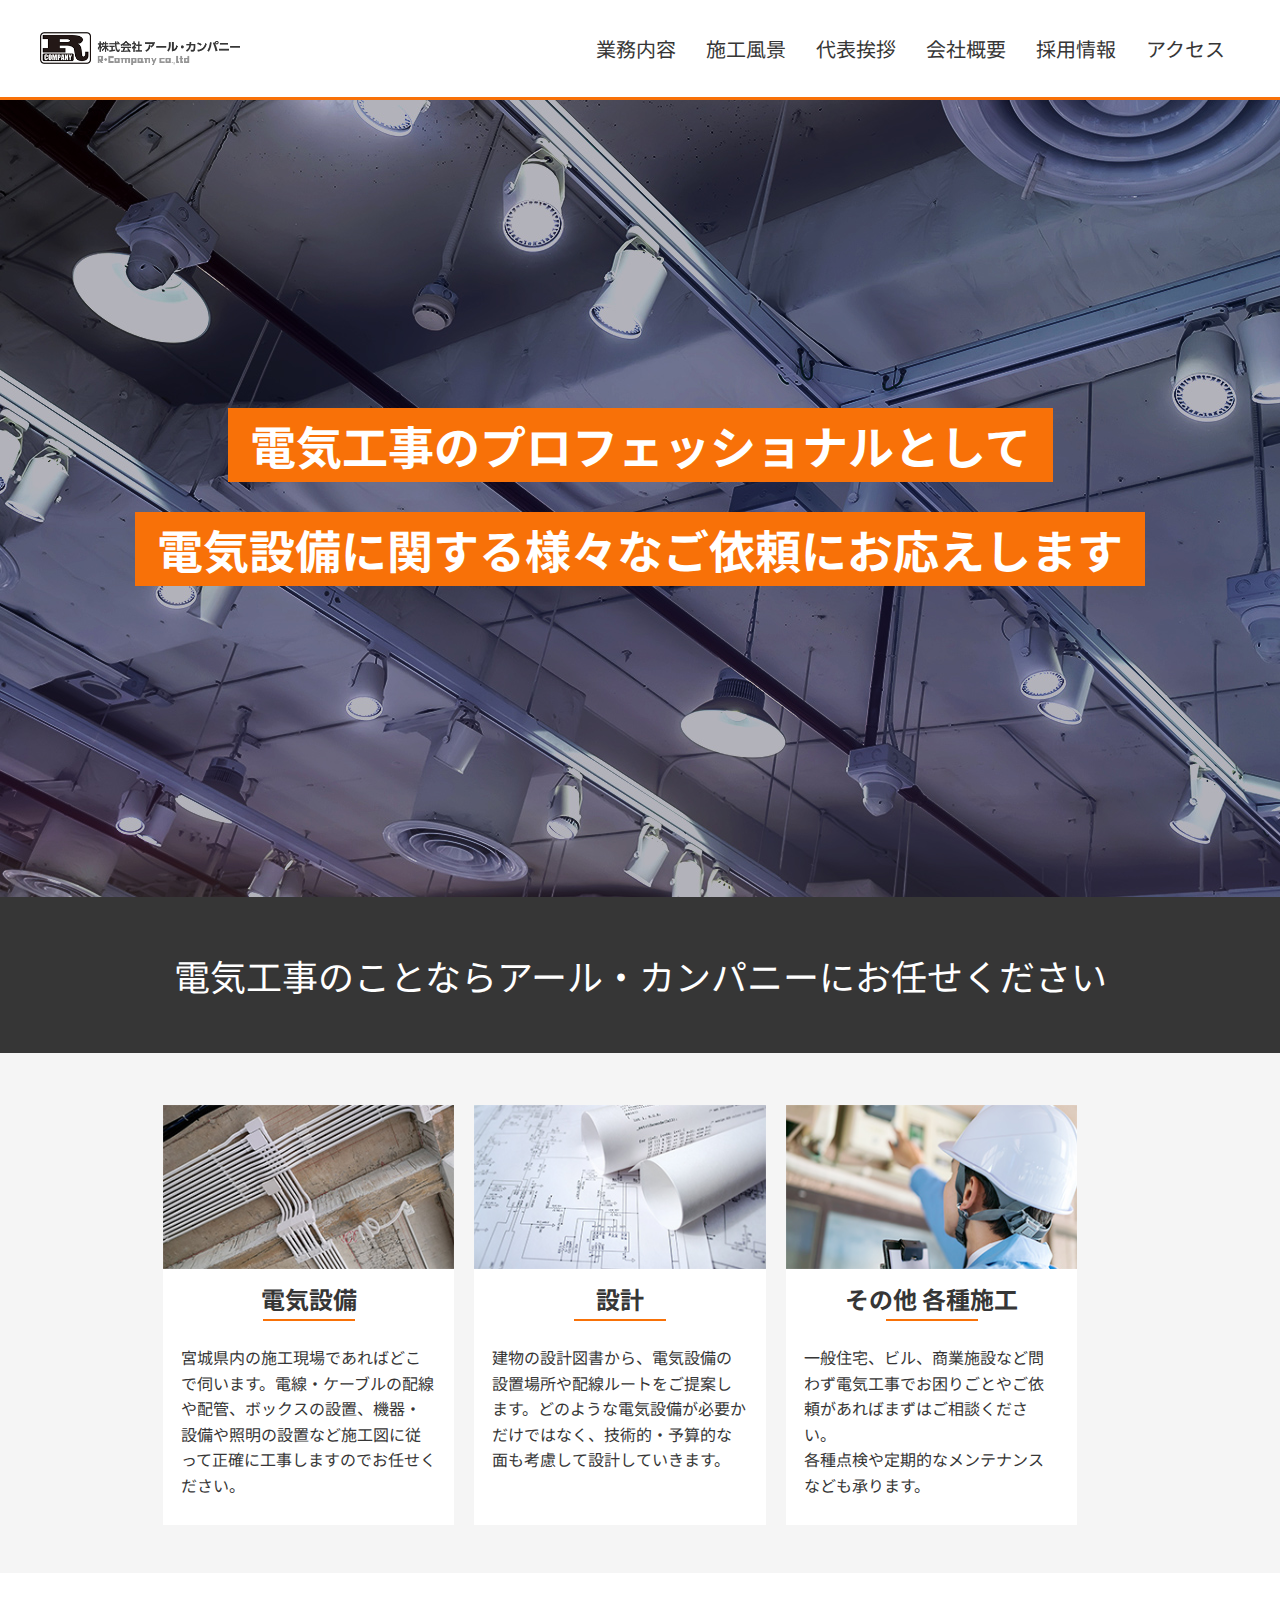
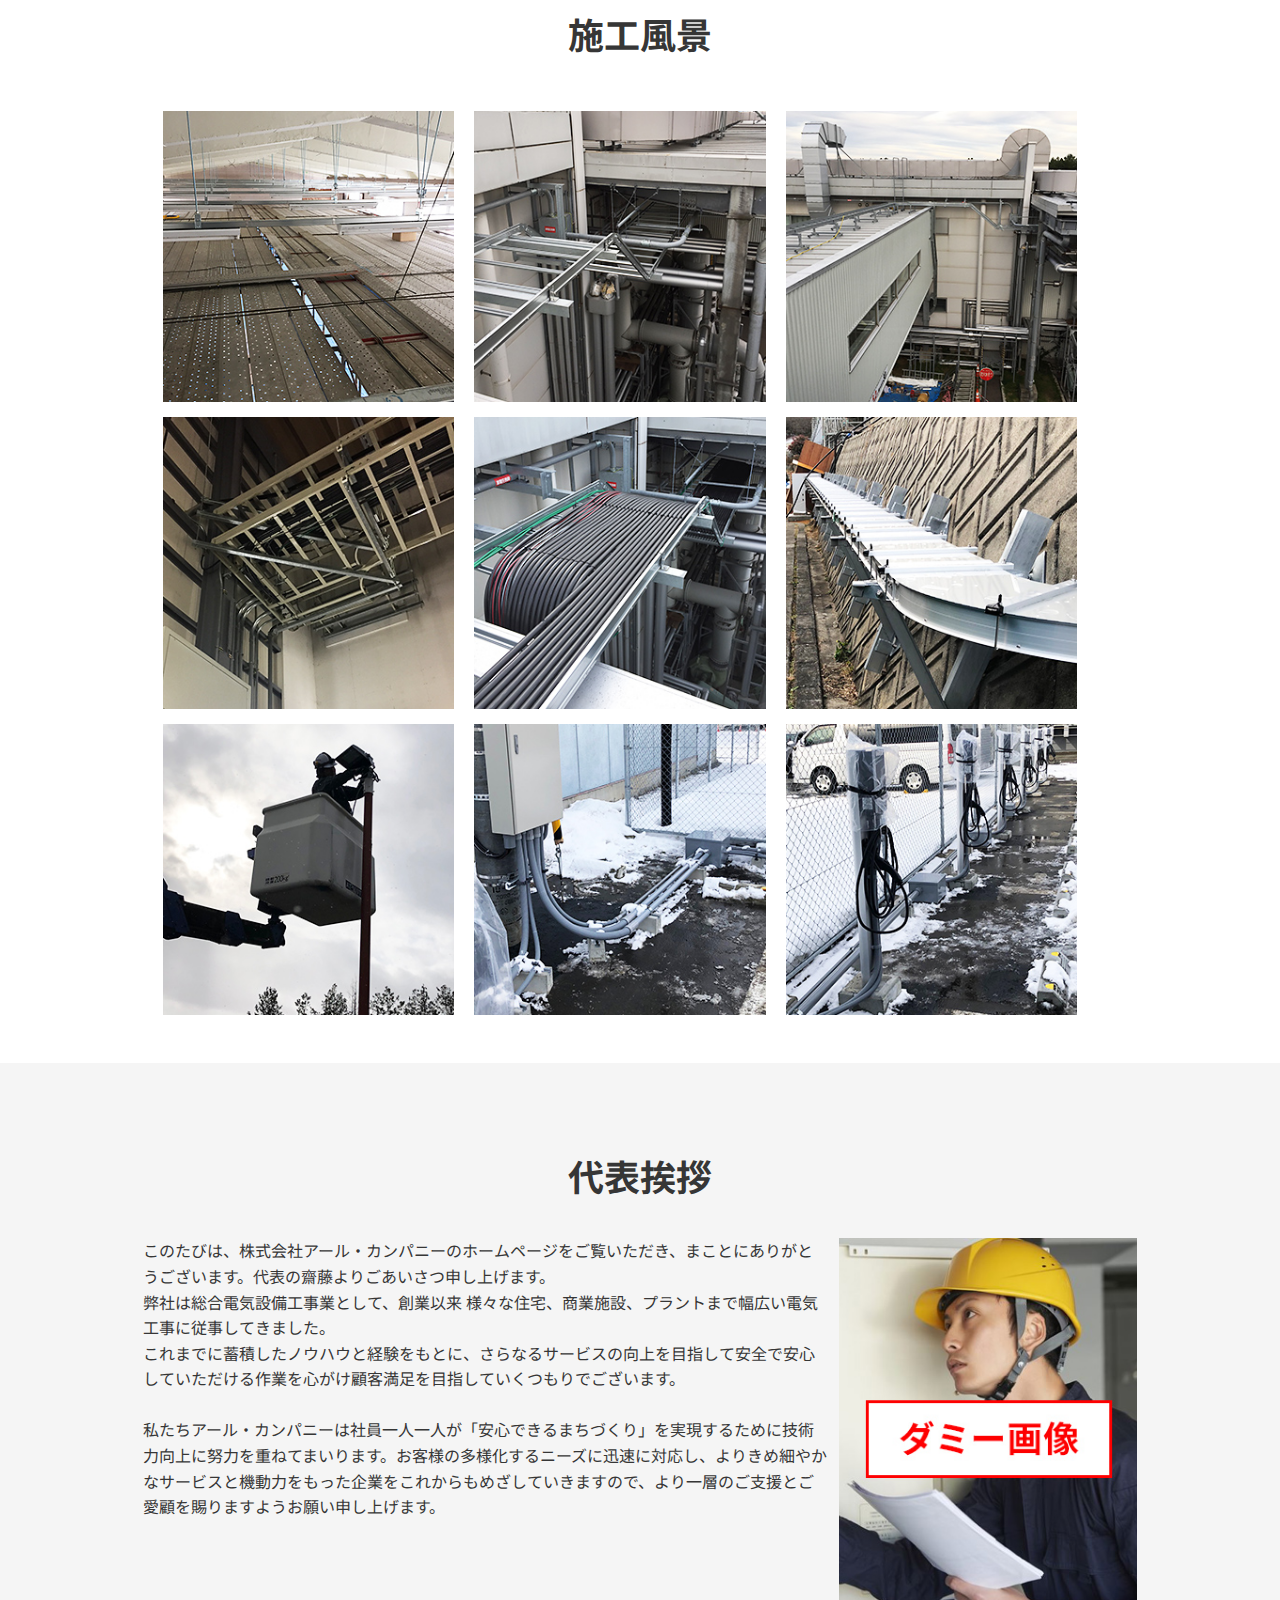
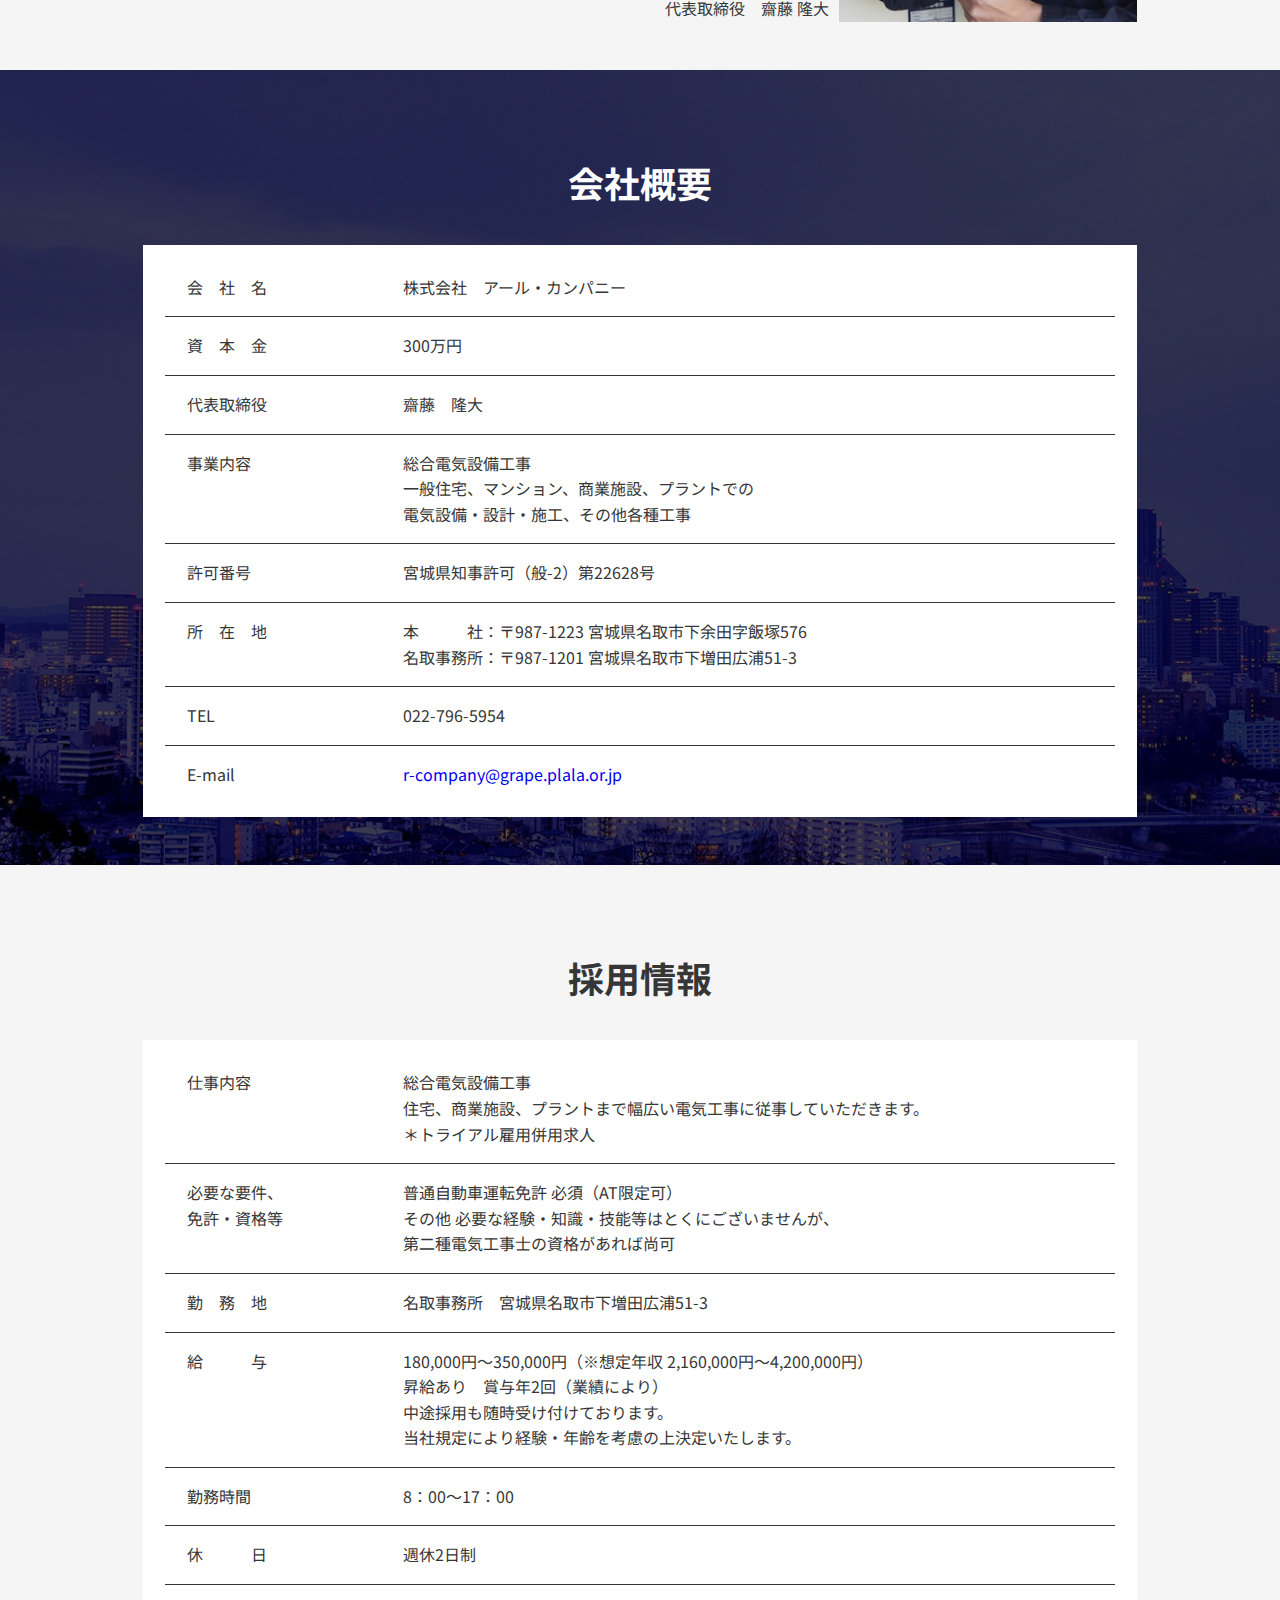
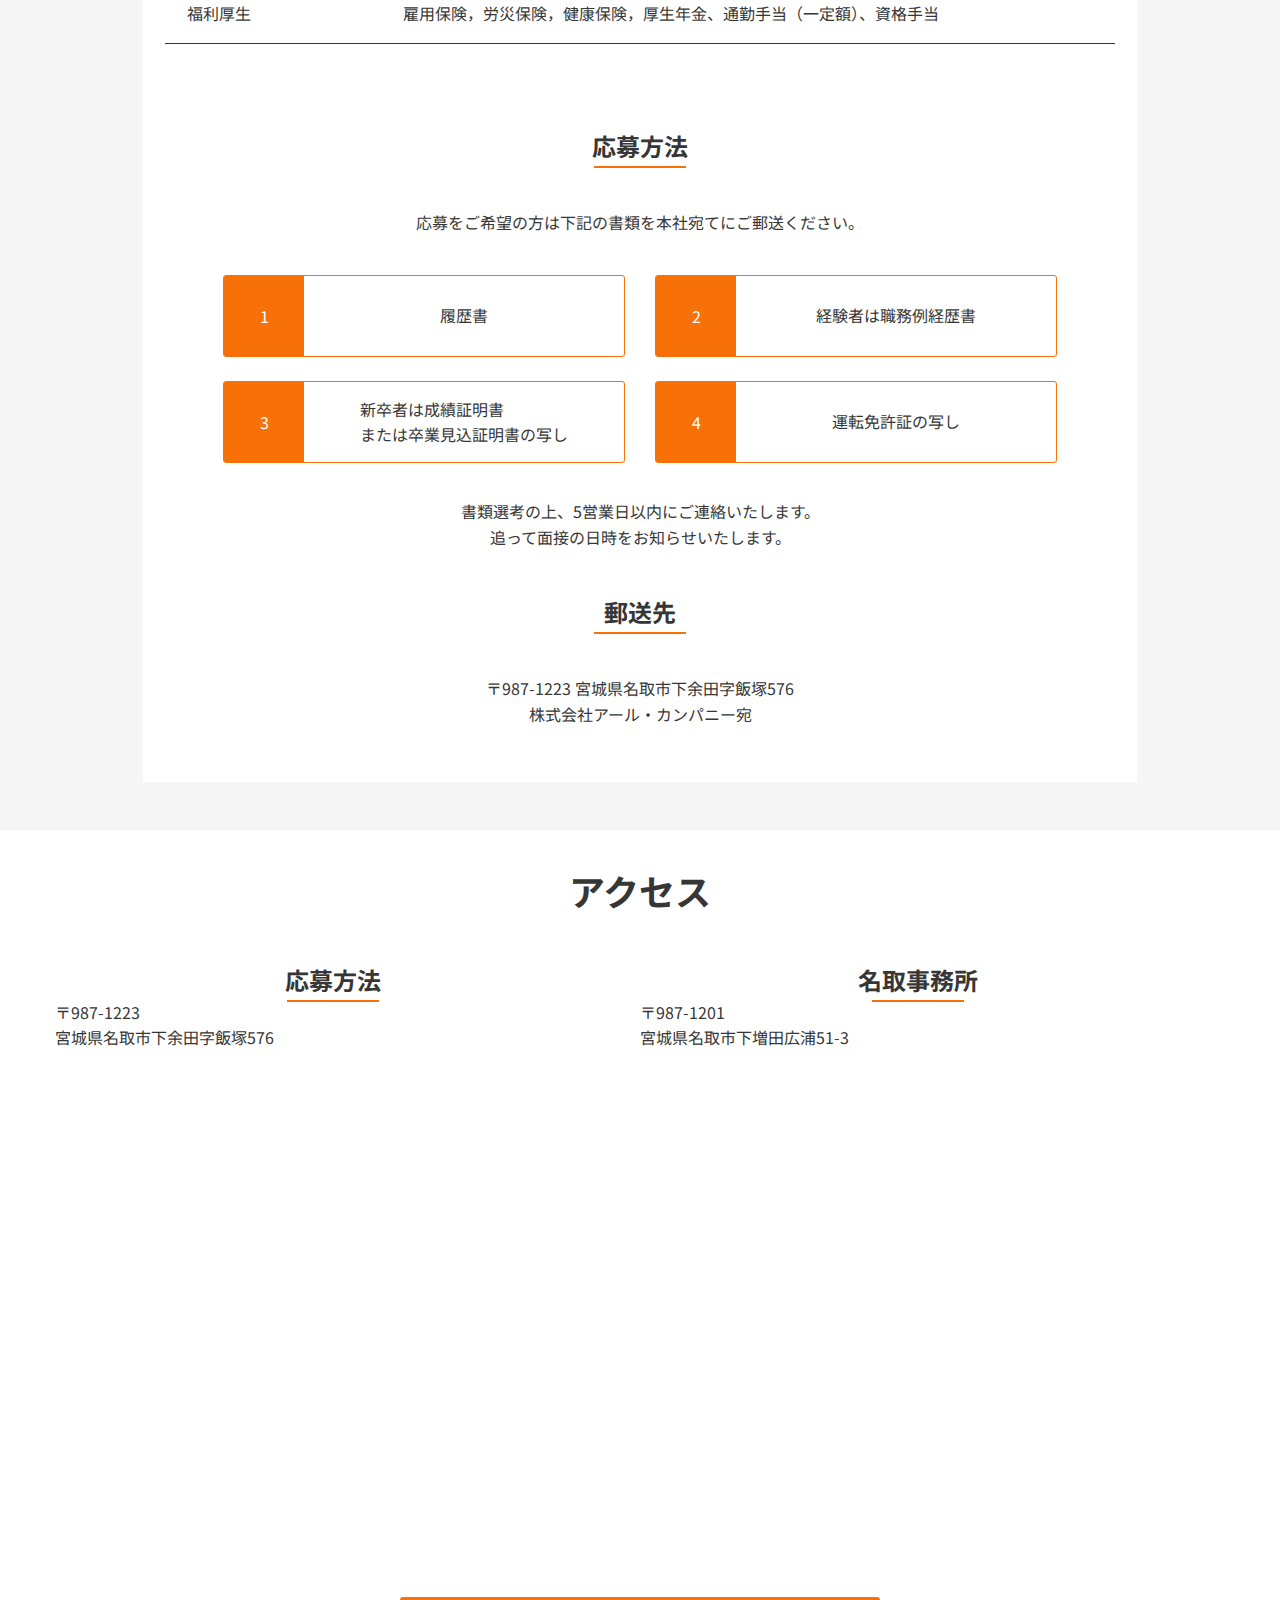
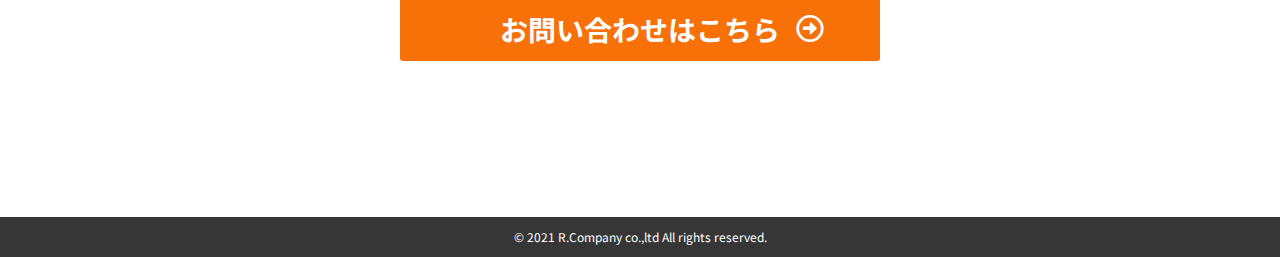
==== commit ba83376b: "PC版のコーディング" ====
--- a/index.html
+++ b/index.html
@@ -69,7 +69,7 @@
 				<p class="copy__subCopy">電気工事のことなら<br class="sp">アール・カンパニーにお任せください</p>
 			</section>
 			<section id="works" class="works">
-				<div class="inner inner--1200">
+				<div class="inner inner--1024">
 					<div class="cards cards--column3">
 						<div class="card card--column3">
 							<figure class="card__picWrapper"><img src="./assets/img/workPic_01.jpg" class="card__pic" alt="電気設備の写真"></figure>
@@ -104,247 +104,256 @@
 			</section>
 			<section id="pictures" class="pictures">
 				<h2 class="hh2 hh2--black">施工風景</h2>
+				<div class="inner inner--1024">
+					<div class="cards cards--pic">
+						<div class="card card--column3 card--pic" data-id="1">
+							<figure class="card__picWrapper"><img src="./assets/img/picPic_01.jpg" class="card__pic" alt="施工の様子の写真"></figure>
+						</div>
+						<div class="card card--column3 card--pic" data-id="2">
+							<figure class="card__picWrapper"><img src="./assets/img/picPic_02.jpg" class="card__pic" alt="施工の様子の写真"></figure>
+						</div>
+						<div class="card card--column3 card--pic" data-id="3">
+							<figure class="card__picWrapper"><img src="./assets/img/picPic_03.jpg" class="card__pic" alt="施工の様子の写真"></figure>
+						</div>
+						<div class="card card--column3 card--pic" data-id="4">
+							<figure class="card__picWrapper"><img src="./assets/img/picPic_04.jpg" class="card__pic" alt="施工の様子の写真"></figure>
+						</div>
+						<div class="card card--column3 card--pic" data-id="5">
+							<figure class="card__picWrapper"><img src="./assets/img/picPic_05.jpg" class="card__pic" alt="施工の様子の写真"></figure>
+						</div>
+						<div class="card card--column3 card--pic" data-id="6">
+							<figure class="card__picWrapper"><img src="./assets/img/picPic_06.jpg" class="card__pic" alt="施工の様子の写真"></figure>
+						</div>
+						<div class="card card--column3 card--pic" data-id="7">
+							<figure class="card__picWrapper"><img src="./assets/img/picPic_07.jpg" class="card__pic" alt="施工の様子の写真"></figure>
+						</div>
+						<div class="card card--column3 card--pic" data-id="8">
+							<figure class="card__picWrapper"><img src="./assets/img/picPic_08.jpg" class="card__pic" alt="施工の様子の写真"></figure>
+						</div>
+						<div class="card card--column3 card--pic" data-id="9">
+							<figure class="card__picWrapper"><img src="./assets/img/picPic_09.jpg" class="card__pic" alt="施工の様子の写真"></figure>
+						</div>
+					</div>
+				</div>
+			</section>
+			<section id="message" class="message">
+				<h2 class="hh2 hh2--black">代表挨拶</h2>
+				<div class="inner inner--1024">
+					<div class="message__flexWrapper">
+						<p class="message__text">
+							<span class="text message__text--text">このたびは、株式会社アール・カンパニーのホームページをご覧いただき、まことにありがとうございます。代表の齋藤よりごあいさつ申し上げます。<br>
+							弊社は総合電気設備工事業として、創業以来 様々な住宅、商業施設、プラントまで幅広い電気工事に従事してきました。<br>
+							これまでに蓄積したノウハウと経験をもとに、さらなるサービスの向上を目指して安全で安心していただける作業を心がけ顧客満足を目指していくつもりでございます。<br>
+							<br>
+							私たちアール・カンパニーは社員一人一人が「安心できるまちづくり」を実現するために技術力向上に努力を重ねてまいります。お客様の多様化するニーズに迅速に対応し、よりきめ細やかなサービスと機動力をもった企業をこれからもめざしていきますので、より一層のご支援とご愛顧を賜りますようお願い申し上げます。</span>
+							<span class="text message__text--name">代表取締役　齋藤 隆大</span>
+						</p>
+						<figure class="text message__picWrapper"><img src="./assets/img/massagePic_CEO.jpg" class="text message__pic" alt="代表取締役　齋藤 隆大の写真"></figure>
+					</div>
+				</div>
+			</section>
+			<section id="about" class="about">
+				<h2 class="hh2 hh2--white">会社概要</h2>
+				<div class="inner inner--1024">
+					<div class="table">
+						<dl class="table__row">
+							<dt class="table__cell table__left">会　社　名</dt>
+							<dd class="table__cell table__right">
+								株式会社　アール・カンパニー
+							</dd>
+						</dl>
+						<dl class="table__row">
+							<dt class="table__cell table__left">資　本　金</dt>
+							<dd class="table__cell table__right">
+								300万円
+							</dd>
+						</dl>
+						<dl class="table__row">
+							<dt class="table__cell table__left">代表取締役</dt>
+							<dd class="table__cell table__right">
+								齋藤　隆大
+							</dd>
+						</dl>
+						<dl class="table__row">
+							<dt class="table__cell table__left">事業内容</dt>
+							<dd class="table__cell table__right">
+								総合電気設備工事<br>
+								一般住宅、マンション、商業施設、プラントでの<br>
+								電気設備・設計・施工、その他各種工事
+							</dd>
+						</dl>
+						<dl class="table__row">
+							<dt class="table__cell table__left">許可番号</dt>
+							<dd class="table__cell table__right">
+								宮城県知事許可（般-2）第22628号
+							</dd>
+						</dl>
+						<dl class="table__row">
+							<dt class="table__cell table__left">所　在　地</dt>
+							<dd class="table__cell table__right">
+								本　　　社：〒987-1223 宮城県名取市下余田字飯塚576<br>
+								名取事務所：〒987-1201 宮城県名取市下増田広浦51-3
+							</dd>
+						</dl>
+						<dl class="table__row">
+							<dt class="table__cell table__left">TEL</dt>
+							<dd class="table__cell table__right">
+								022-796-5954
+							</dd>
+						</dl>
+						<dl class="table__row">
+							<dt class="table__cell table__left">E-mail</dt>
+							<dd class="table__cell table__right">
+								<a class="mail-address" href="r-company@grape.plala.or.jp">r-company@grape.plala.or.jp</a>
+							</dd>
+						</dl>
+					</div>
+				</div>
+			</section>
+			<section id="recruit" class="recruit">
+				<h2 class="hh2 hh2--black">採用情報</h2>
+				<div class="inner inner--1024">
+					<div class="table">
+						<dl class="table__row">
+							<dt class="table__cell table__left">仕事内容</dt>
+							<dd class="table__cell table__right">
+								総合電気設備工事<br>
+								住宅、商業施設、プラントまで幅広い電気工事に従事していただきます。<br>
+								＊トライアル雇用併用求人
+							</dd>
+						</dl>
+						<dl class="table__row">
+							<dt class="table__cell table__left">必要な要件、<br>免許・資格等</dt>
+							<dd class="table__cell table__right">
+								普通自動車運転免許 必須（AT限定可）<br>
+								その他 必要な経験・知識・技能等はとくにございませんが、<br>
+								第二種電気工事士の資格があれば尚可
+							</dd>
+						</dl>
+						<dl class="table__row">
+							<dt class="table__cell table__left">勤　務　地</dt>
+							<dd class="table__cell table__right">
+								名取事務所　宮城県名取市下増田広浦51-3
+							</dd>
+						</dl>
+						<dl class="table__row">
+							<dt class="table__cell table__left">給　　　与</dt>
+							<dd class="table__cell table__right">
+								180,000円～350,000円（※想定年収 2,160,000円～4,200,000円）<br>
+								昇給あり　賞与年2回（業績により）<br>
+								中途採用も随時受け付けております。<br>
+								当社規定により経験・年齢を考慮の上決定いたします。
+							</dd>
+						</dl>
+						<dl class="table__row">
+							<dt class="table__cell table__left">勤務時間</dt>
+							<dd class="table__cell table__right">
+								8：00～17：00
+							</dd>
+						</dl>
+						<dl class="table__row">
+							<dt class="table__cell table__left">休　　　日</dt>
+							<dd class="table__cell table__right">
+								週休2日制
+							</dd>
+						</dl>
+						<dl class="table__row">
+							<dt class="table__cell table__left">福利厚生</dt>
+							<dd class="table__cell table__right">
+								雇用保険，労災保険，健康保険，厚生年金、通勤手当（一定額）、資格手当
+							</dd>
+						</dl>
+					</div>
+					<div class="application">
+						<h3 class="hh-orangeLine">応募方法</h3>
+						<p class="text text--center">
+							応募をご希望の方は下記の書類を本社宛てにご郵送ください。
+						</p>
+						<div class="documents">
+							<div class="document">
+								<span class="document__num">1</span>
+								<p class="document__text">履歴書</p>
+							</div>
+							<div class="document">
+								<span class="document__num">2</span>
+								<p class="document__text">経験者は職務例経歴書</p>
+							</div>
+							<div class="document">
+								<span class="document__num">3</span>
+								<p class="document__text">新卒者は成績証明書<br>または卒業見込証明書の写し</p>
+							</div>
+							<div class="document">
+								<span class="document__num">4</span>
+								<p class="document__text">運転免許証の写し</p>
+							</div>
+						</div>
+						<p class="text text--center">
+							書類選考の上、5営業日以内にご連絡いたします。<br>
+							追って面接の日時をお知らせいたします。
+						</p>
+					</div>
+					<div class="mailingAddress">
+						<h3 class="hh-orangeLine">郵送先</h3>
+						<p class="text text--center text--18">
+							〒987-1223 宮城県名取市下余田字飯塚576<br>
+							株式会社アール・カンパニー宛
+						</p>
+					</div>
+				</div>
+			</section>
+			<section id="access" class="access">
+				<h2 class="hh2 hh2--black">アクセス</h2>
 				<div class="inner inner--1200">
 					<div class="cards">
-						<div class="card card--column3" data-id="1">
-							<figure class="card__picWrapper"><img src="./assets/img/picPic_01.jpg" class="card__pic" alt="施工の様子の写真"></figure>
-						</div>
-						<div class="card card--column3" data-id="2">
-							<figure class="card__picWrapper"><img src="./assets/img/picPic_02.jpg" class="card__pic" alt="施工の様子の写真"></figure>
-						</div>
-						<div class="card card--column3" data-id="3">
-							<figure class="card__picWrapper"><img src="./assets/img/picPic_03.jpg" class="card__pic" alt="施工の様子の写真"></figure>
-						</div>
-						<div class="card card--column3" data-id="4">
-							<figure class="card__picWrapper"><img src="./assets/img/picPic_04.jpg" class="card__pic" alt="施工の様子の写真"></figure>
-						</div>
-						<div class="card card--column3" data-id="5">
-							<figure class="card__picWrapper"><img src="./assets/img/picPic_05.jpg" class="card__pic" alt="施工の様子の写真"></figure>
-						</div>
-						<div class="card card--column3" data-id="6">
-							<figure class="card__picWrapper"><img src="./assets/img/picPic_06.jpg" class="card__pic" alt="施工の様子の写真"></figure>
-						</div>
-						<div class="card card--column3" data-id="7">
-							<figure class="card__picWrapper"><img src="./assets/img/picPic_07.jpg" class="card__pic" alt="施工の様子の写真"></figure>
-						</div>
-						<div class="card card--column3" data-id="8">
-							<figure class="card__picWrapper"><img src="./assets/img/picPic_08.jpg" class="card__pic" alt="施工の様子の写真"></figure>
-						</div>
-						<div class="card card--column3" data-id="9">
-							<figure class="card__picWrapper"><img src="./assets/img/picPic_09.jpg" class="card__pic" alt="施工の様子の写真"></figure>
-						</div>
-					</div>
-				</div>
-				<div class="modals">
-					<div class="modal modal1">
-						<figure class="modal__picWrapper"><img src="./assets/img/picPic_01.jpg" class="modal__pic" alt="施工の様子の写真"></figure>
-					</div>
-					<div class="modal modal2">
-						<figure class="modal__picWrapper"><img src="./assets/img/picPic_02.jpg" class="modal__pic" alt="施工の様子の写真"></figure>
-					</div>
-					<div class="modal modal3">
-						<figure class="modal__picWrapper"><img src="./assets/img/picPic_03.jpg" class="modal__pic" alt="施工の様子の写真"></figure>
-					</div>
-					<div class="modal modal4">
-						<figure class="modal__picWrapper"><img src="./assets/img/picPic_04.jpg" class="modal__pic" alt="施工の様子の写真"></figure>
-					</div>
-					<div class="modal modal5">
-						<figure class="modal__picWrapper"><img src="./assets/img/picPic_05.jpg" class="modal__pic" alt="施工の様子の写真"></figure>
-					</div>
-					<div class="modal modal6">
-						<figure class="modal__picWrapper"><img src="./assets/img/picPic_06.jpg" class="modal__pic" alt="施工の様子の写真"></figure>
-					</div>
-					<div class="modal modal7">
-						<figure class="modal__picWrapper"><img src="./assets/img/picPic_07.jpg" class="modal__pic" alt="施工の様子の写真"></figure>
-					</div>
-					<div class="modal modal8">
-						<figure class="modal__picWrapper"><img src="./assets/img/picPic_08.jpg" class="modal__pic" alt="施工の様子の写真"></figure>
-					</div>
-					<div class="modal modal9">
-						<figure class="modal__picWrapper"><img src="./assets/img/picPic_09.jpg" class="modal__pic" alt="施工の様子の写真"></figure>
-					</div>
-				</div>
-			</section>
-			<section id="message" class="message">
-				<h2 class="hh2 hh2--black">代表挨拶</h2>
-				<div class="message__flexWrapper">
-					<p class="text message__text">
-						このたびは、株式会社アール・カンパニーのホームページをご覧いただき、まことにありがとうございます。代表の齋藤よりごあいさつ申し上げます。<br>
-						弊社は総合電気設備工事業として、創業以来 様々な住宅、商業施設、プラントまで幅広い電気工事に従事してきました。<br>
-						これまでに蓄積したノウハウと経験をもとに、さらなるサービスの向上を目指して安全で安心していただける作業を心がけ顧客満足を目指していくつもりでございます。<br>
-						<br>
-						私たちアール・カンパニーは社員一人一人が「安心できるまちづくり」を実現するために技術力向上に努力を重ねてまいります。お客様の多様化するニーズに迅速に対応し、よりきめ細やかなサービスと機動力をもった企業をこれからもめざしていきますので、より一層のご支援とご愛顧を賜りますようお願い申し上げます。<br>
-						<span class="message__text--name">代表取締役　齋藤 隆大</span>
-					</p>
-					<figure class="text message__picWrapper"><img src="./assets/img/massagePic_CEO.jpg" class="text message__pic" alt="代表取締役　齋藤 隆大の写真"></figure>
-				</div>
-			</section>
-			<section id="about" class="about">
-				<h2 class="hh2 hh2--white">会社概要</h2>
-				<div class="table">
-					<dl class="table__row">
-						<dt class="table__cell table__left">会　社　名</dt>
-						<dd class="table__cell table__right">
-							株式会社　アール・カンパニー
-						</dd>
-					</dl>
-					<dl class="table__row">
-						<dt class="table__cell table__left">資　本　金</dt>
-						<dd class="table__cell table__right">
-							300万円
-						</dd>
-					</dl>
-					<dl class="table__row">
-						<dt class="table__cell table__left">代表取締役</dt>
-						<dd class="table__cell table__right">
-							齋藤　隆大
-						</dd>
-					</dl>
-					<dl class="table__row">
-						<dt class="table__cell table__left">事業内容</dt>
-						<dd class="table__cell table__right">
-							総合電気設備工事<br>
-							一般住宅、マンション、商業施設、プラントでの<br>
-							電気設備・設計・施工、その他各種工事
-						</dd>
-					</dl>
-					<dl class="table__row">
-						<dt class="table__cell table__left">許可番号</dt>
-						<dd class="table__cell table__right">
-							宮城県知事許可（般-2）第22628号
-						</dd>
-					</dl>
-					<dl class="table__row">
-						<dt class="table__cell table__left">所　在　地</dt>
-						<dd class="table__cell table__right">
-							本　　　社：〒987-1223 宮城県名取市下余田字飯塚576<br>
-							名取事務所：〒987-1201 宮城県名取市下増田広浦51-3
-						</dd>
-					</dl>
-					<dl class="table__row">
-						<dt class="table__cell table__left">TEL</dt>
-						<dd class="table__cell table__right">
-							022-796-5954
-						</dd>
-					</dl>
-					<dl class="table__row">
-						<dt class="table__cell table__left">E-mail</dt>
-						<dd class="table__cell table__right">
-							<a class="mail-address" href="r-company@grape.plala.or.jp">r-company@grape.plala.or.jp</a>
-						</dd>
-					</dl>
-				</div>
-			</section>
-			<section id="recruit" class="recruit">
-				<h2 class="hh2 hh2--black">採用情報</h2>
-				<div class="table">
-					<dl class="table__row">
-						<dt class="table__cell table__left">仕事内容</dt>
-						<dd class="table__cell table__right">
-							総合電気設備工事<br>
-							住宅、商業施設、プラントまで幅広い電気工事に従事していただきます。<br>
-							＊トライアル雇用併用求人
-						</dd>
-					</dl>
-					<dl class="table__row">
-						<dt class="table__cell table__left">必要な要件、<br>免許・資格等</dt>
-						<dd class="table__cell table__right">
-							普通自動車運転免許 必須（AT限定可）<br>
-							その他 必要な経験・知識・技能等はとくにございませんが、<br>
-							第二種電気工事士の資格があれば尚可
-						</dd>
-					</dl>
-					<dl class="table__row">
-						<dt class="table__cell table__left">勤　務　地</dt>
-						<dd class="table__cell table__right">
-							名取事務所　宮城県名取市下増田広浦51-3
-						</dd>
-					</dl>
-					<dl class="table__row">
-						<dt class="table__cell table__left">給　　　与</dt>
-						<dd class="table__cell table__right">
-							180,000円～350,000円（※想定年収 2,160,000円～4,200,000円）<br>
-							昇給あり　賞与年2回（業績により）<br>
-							中途採用も随時受け付けております。<br>
-							当社規定により経験・年齢を考慮の上決定いたします。
-						</dd>
-					</dl>
-					<dl class="table__row">
-						<dt class="table__cell table__left">勤務時間</dt>
-						<dd class="table__cell table__right">
-							8：00～17：00
-						</dd>
-					</dl>
-					<dl class="table__row">
-						<dt class="table__cell table__left">休　　　日</dt>
-						<dd class="table__cell table__right">
-							週休2日制
-						</dd>
-					</dl>
-					<dl class="table__row">
-						<dt class="table__cell table__left">福利厚生</dt>
-						<dd class="table__cell table__right">
-							雇用保険，労災保険，健康保険，厚生年金、通勤手当（一定額）、資格手当
-						</dd>
-					</dl>
-				</div>
-				<div class="application">
-					<h3 class="hh-orangeLine">応募方法</h3>
-					<p class="text text--center">
-						応募をご希望の方は下記の書類を本社宛てにご郵送ください。
-					</p>
-					<div class="documents">
-						<div class="document">
-							<span class="document__num">1</span>
-							<p class="document__text">履歴書</p>
-						</div>
-						<div class="document">
-							<span class="document__num">2</span>
-							<p class="document__text">経験者は職務例経歴書</p>
-						</div>
-						<div class="document">
-							<span class="document__num">3</span>
-							<p class="document__text">新卒者は成績証明書<br>または卒業見込証明書の写し</p>
-						</div>
-						<div class="document">
-							<span class="document__num">4</span>
-							<p class="document__text">運転免許証の写し</p>
-						</div>
-					</div>
-					<p class="text text--center">
-						書類選考の上、5営業日以内にご連絡いたします。<br>
-						追って面接の日時をお知らせいたします。
-					</p>
-				</div>
-				<div class="mailingAddress">
-					<h3 class="hh-orangeLine">郵送先</h3>
-					<p class="text text--center text--18">
-						〒987-1223 宮城県名取市下余田字飯塚576<br>
-						株式会社アール・カンパニー宛
-					</p>
-				</div>
-			</section>
-			<section id="access" class="access">
-				<h2 class="hh2 hh2--black">アクセス</h2>
-				<div class="cards">
-					<div class="card card--column2">
-						<div class="text-box">
-							<h3 class="hh-orangeLine">応募方法</h3>
-							<p class="text text--18">〒987-1223<br>宮城県名取市下余田字飯塚576</p>
-						</div>
-						<iframe src="https://www.google.com/maps/embed?pb=!1m18!1m12!1m3!1d3136.457598848449!2d140.9055882157779!3d38.176043479688325!2m3!1f0!2f0!3f0!3m2!1i1024!2i768!4f13.1!3m3!1m2!1s0x5f8a2153c7c8428d%3A0x3621b824dee1aeed!2z44CSOTgxLTEyMjMg5a6u5Z-O55yM5ZCN5Y-W5biC5LiL5L2Z55Sw6aOv5aGa77yV77yX77yW!5e0!3m2!1sja!2sjp!4v1616145856674!5m2!1sja!2sjp" width="600" height="450" style="border:0;" allowfullscreen="" loading="lazy"></iframe>
-					</div>
-					<div class="card card--column2">
-						<div class="text-box">
-							<h3 class="hh-orangeLine">名取事務所</h3>
-							<p class="text text--18">〒987-1201<br>宮城県名取市下増田広浦51-3</p>
-						</div>
-						<iframe src="https://www.google.com/maps/embed?pb=!1m18!1m12!1m3!1d3137.4370124829193!2d140.93300831577736!3d38.15328197969226!2m3!1f0!2f0!3f0!3m2!1i1024!2i768!4f13.1!3m3!1m2!1s0x5f8a21801072142d%3A0xd79570ee2f1f339d!2z44CSOTgxLTEyMDEg5a6u5Z-O55yM5ZCN5Y-W5biC5LiL5aKX55Sw5bqD5rWm77yV77yR4oiS77yT!5e0!3m2!1sja!2sjp!4v1616146003960!5m2!1sja!2sjp" width="600" height="450" style="border:0;" allowfullscreen="" loading="lazy"></iframe>
-					</div>
-				</div>
-				<a href="r-company@grape.plala.or.jp" class="contact-btn">お問い合わせはこちら</a>
+						<div class="card card--column2">
+							<div class="text-box">
+								<h3 class="hh-orangeLine">応募方法</h3>
+								<p class="text text--18">〒987-1223<br>宮城県名取市下余田字飯塚576</p>
+							</div>
+							<iframe src="https://www.google.com/maps/embed?pb=!1m18!1m12!1m3!1d3136.457598848449!2d140.9055882157779!3d38.176043479688325!2m3!1f0!2f0!3f0!3m2!1i1024!2i768!4f13.1!3m3!1m2!1s0x5f8a2153c7c8428d%3A0x3621b824dee1aeed!2z44CSOTgxLTEyMjMg5a6u5Z-O55yM5ZCN5Y-W5biC5LiL5L2Z55Sw6aOv5aGa77yV77yX77yW!5e0!3m2!1sja!2sjp!4v1616145856674!5m2!1sja!2sjp" width="600" height="450" style="border:0;" allowfullscreen="" loading="lazy"></iframe>
+						</div>
+						<div class="card card--column2">
+							<div class="text-box">
+								<h3 class="hh-orangeLine">名取事務所</h3>
+								<p class="text text--18">〒987-1201<br>宮城県名取市下増田広浦51-3</p>
+							</div>
+							<iframe src="https://www.google.com/maps/embed?pb=!1m18!1m12!1m3!1d3137.4370124829193!2d140.93300831577736!3d38.15328197969226!2m3!1f0!2f0!3f0!3m2!1i1024!2i768!4f13.1!3m3!1m2!1s0x5f8a21801072142d%3A0xd79570ee2f1f339d!2z44CSOTgxLTEyMDEg5a6u5Z-O55yM5ZCN5Y-W5biC5LiL5aKX55Sw5bqD5rWm77yV77yR4oiS77yT!5e0!3m2!1sja!2sjp!4v1616146003960!5m2!1sja!2sjp" width="600" height="450" style="border:0;" allowfullscreen="" loading="lazy"></iframe>
+						</div>
+					</div>
+				</div>
+				<a href="r-company@grape.plala.or.jp" class="contact-btn"><span>お問い合わせはこちら</span></a>
 			</section>
         </main>
+		
+		<div class="modals">
+			<div class="modal modal1">
+				<figure class="modal__picWrapper"><img src="./assets/img/picModal_01.jpg" class="modal__pic" alt="施工の様子の写真"></figure>
+			</div>
+			<div class="modal modal2">
+				<figure class="modal__picWrapper"><img src="./assets/img/picModal_02.jpg" class="modal__pic" alt="施工の様子の写真"></figure>
+			</div>
+			<div class="modal modal3">
+				<figure class="modal__picWrapper"><img src="./assets/img/picModal_03.jpg" class="modal__pic" alt="施工の様子の写真"></figure>
+			</div>
+			<div class="modal modal4">
+				<figure class="modal__picWrapper"><img src="./assets/img/picModal_04.jpg" class="modal__pic" alt="施工の様子の写真"></figure>
+			</div>
+			<div class="modal modal5">
+				<figure class="modal__picWrapper"><img src="./assets/img/picModal_05.jpg" class="modal__pic" alt="施工の様子の写真"></figure>
+			</div>
+			<div class="modal modal6">
+				<figure class="modal__picWrapper"><img src="./assets/img/picModal_06.jpg" class="modal__pic" alt="施工の様子の写真"></figure>
+			</div>
+			<div class="modal modal7">
+				<figure class="modal__picWrapper"><img src="./assets/img/picModal_07.jpg" class="modal__pic" alt="施工の様子の写真"></figure>
+			</div>
+			<div class="modal modal8">
+				<figure class="modal__picWrapper"><img src="./assets/img/picModal_08.jpg" class="modal__pic" alt="施工の様子の写真"></figure>
+			</div>
+			<div class="modal modal9">
+				<figure class="modal__picWrapper"><img src="./assets/img/picModal_09.jpg" class="modal__pic" alt="施工の様子の写真"></figure>
+			</div>
+		</div>
 		
         <div id="gototop" class="gototop">
             <a class="gototop__link" href="#top">
--- a/assets/css/style.css
+++ b/assets/css/style.css
@@ -75,7 +75,6 @@
       display: inline; }
     .sp.flex {
       display: flex; } }
-/*@import "_animation";*/
 /*==================================================
 
     1. common
@@ -123,7 +122,7 @@
   color: #363636;
   display: block; }
 
-.header__logo, .cards .card__pic {
+.header__logo, .cards .card__pic, .message__pic, .modals .modal__pic {
   width: 100%;
   height: auto; }
 
@@ -312,18 +311,27 @@
   margin-top: -15px;
   padding: 0 15px;
   box-sizing: border-box; }
+  .inner--1024 {
+    max-width: 1024px; }
   .inner--1200 {
     max-width: 1200px; }
+  @media (max-width: 768px) {
+    .inner {
+      width: 95%; } }
 
 .cards {
-  display: flex;
-  max-width: 1200px; }
+  display: flex; }
   .cards .card {
     background: #fff; }
     .cards .card--column3 {
       width: calc( (100% / 3) - (2% * 2) );
       margin-top: 15px;
       margin-left: 2%; }
+    .cards .card--column2 {
+      width: calc( (100% / 2) - 30px );
+      margin-top: 15px; }
+      .cards .card--column2:not(:first-child) {
+        margin-left: 30px; }
     .cards .card__picWrapper {
       width: 100%;
       height: auto; }
@@ -331,11 +339,28 @@
       padding: 18px 18px 26px; }
     .cards .card__text {
       margin-top: 26px; }
+  @media (max-width: 768px) {
+    .cards {
+      flex-direction: column; }
+      .cards--pic {
+        flex-direction: row; }
+      .cards .card {
+        background: #fff; }
+        .cards .card--column3 {
+          width: 100%; }
+        .cards .card--pic {
+          width: calc( (100% / 3) - (2% * 2) ); }
+        .cards .card--column2 {
+          width: 100%; }
+        .cards .card__text-wrapper {
+          padding: 18px 18px 26px; }
+        .cards .card__text {
+          margin-top: 26px; } }
 
 .hh-orangeLine {
   font-size: 24px;
   text-align: center;
-  padding-bottom: 26px;
+  padding-bottom: 8px;
   position: relative; }
   .hh-orangeLine::after {
     content: "";
@@ -351,19 +376,168 @@
 .text {
   font-size: 16px;
   line-height: 1.6; }
+  .text--center {
+    text-align: center; }
 
 .works {
   background: #f5f5f5;
   padding-top: 52px;
   padding-bottom: 48px; }
 
-hh2--black {
-  color: #363636; }
-hh2--white {
-  color: #fff; }
-
-.pictures .cards {
-  flex-wrap: wrap; }
+.hh2 {
+  text-align: center;
+  font-size: 36px;
+  margin-top: 42px;
+  margin-bottom: 60px; }
+  .hh2--black {
+    color: #363636; }
+  .hh2--white {
+    color: #fff; }
+
+.pictures {
+  padding-bottom: 48px; }
+  .pictures .cards {
+    flex-wrap: wrap; }
+  .pictures .card {
+    cursor: pointer; }
+    .pictures .card:hover {
+      opacity: .7; }
+
+.message {
+  background: #f5f5f5;
+  padding-top: 52px;
+  padding-bottom: 48px; }
+  .message__flexWrapper {
+    display: flex;
+    justify-content: space-between;
+    align-items: stretch; }
+  .message__text {
+    width: 69%;
+    display: flex;
+    flex-direction: column;
+    justify-content: space-between; }
+    .message__text--text {
+      display: block; }
+    .message__text--name {
+      display: inline-block;
+      width: 100%;
+      text-align: right;
+      margin-top: auto; }
+  .message__picWrapper {
+    width: 30%;
+    height: auto; }
+
+.modals .modal {
+  display: none;
+  height: 50%;
+  width: auto;
+  top: 50%;
+  left: 50%;
+  transform: translate(-50%, -50%); }
+  .modals .modal__picWrapper {
+    background: #fff;
+    padding: 15px;
+    box-sizing: border-box;
+    border: 1px solid #363636; }
+
+.about {
+  background: url("../img/about_bg.jpg") no-repeat center/cover;
+  padding-top: 52px;
+  padding-bottom: 48px; }
+
+.table {
+  background: #fff;
+  padding: 14px 22px; }
+  .table__row {
+    display: flex; }
+    .table__row:not(:first-child) {
+      border-top: 1px solid #363636; }
+  .table__cell {
+    line-height: 1.6;
+    padding: 16px 22px; }
+  .table__left {
+    width: 20%; }
+  .table__right {
+    width: 80%; }
+
+.recruit {
+  background: #f5f5f5;
+  padding-top: 52px;
+  padding-bottom: 48px; }
+  .recruit .table__row:last-child {
+    border-bottom: 1px solid #363636; }
+
+.application {
+  background: #fff;
+  padding-top: 76px;
+  padding-bottom: 50px; }
+  .application .hh-orangeLine {
+    margin-bottom: 44px; }
+
+.documents {
+  display: flex;
+  justify-content: center;
+  flex-wrap: wrap;
+  margin-top: -24px;
+  margin-left: -30px;
+  padding-top: 40px;
+  padding-bottom: 36px; }
+  .documents .document {
+    border: 1px solid #f87108;
+    border-radius: 3px;
+    display: flex;
+    height: 80px;
+    margin-top: 24px;
+    margin-left: 30px; }
+    .documents .document__num {
+      display: flex;
+      justify-content: center;
+      align-items: center;
+      color: #fff;
+      background: #f87108;
+      width: 80px; }
+    .documents .document__text {
+      display: flex;
+      justify-content: center;
+      align-items: center;
+      line-height: 1.6;
+      width: 320px; }
+
+.mailingAddress {
+  background: #fff;
+  padding-bottom: 54px; }
+  .mailingAddress .hh-orangeLine {
+    margin-bottom: 44px; }
+
+.access iframe {
+  width: 100% !important; }
+
+.contact-btn {
+  width: 480px;
+  height: 64px;
+  margin: 96px auto 156px;
+  display: flex;
+  justify-content: center;
+  align-items: center;
+  color: #fff;
+  font-size: 28px;
+  font-weight: bold;
+  background: #f87108;
+  border-radius: 3px; }
+  .contact-btn:hover {
+    opacity: .7; }
+  .contact-btn span {
+    position: relative; }
+    .contact-btn span::after {
+      font-family: "Font Awesome 5 Free";
+      content: "\f35a";
+      font-weight: 400;
+      font-size: 28px;
+      color: #fff;
+      position: absolute;
+      right: -44px;
+      top: 52%;
+      transform: translateY(-50%); }
 
 /*==================================================
  4. footer
@@ -371,7 +545,7 @@
 .global-footer {
   width: 100%;
   height: 40px;
-  background: #e8884c;
+  background: #363636;
   display: flex;
   align-items: center; }
   .global-footer__copyright {
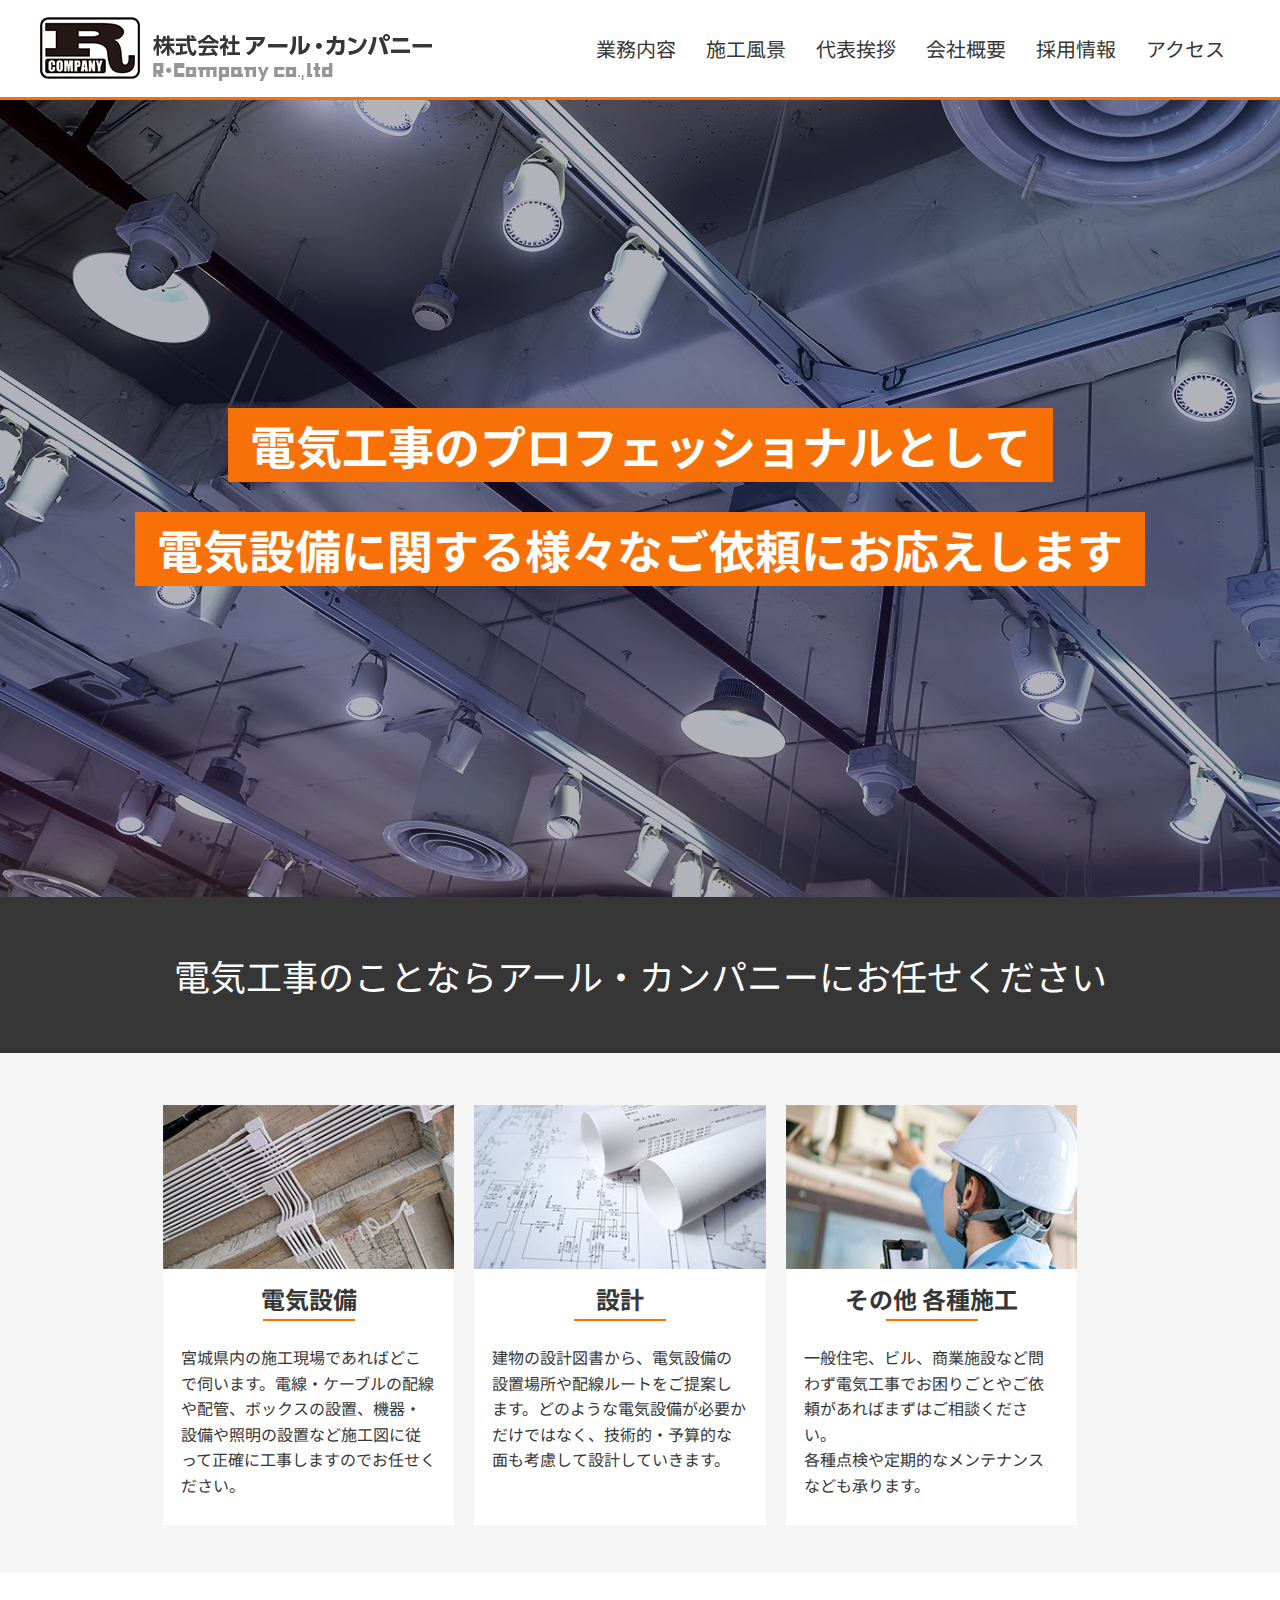
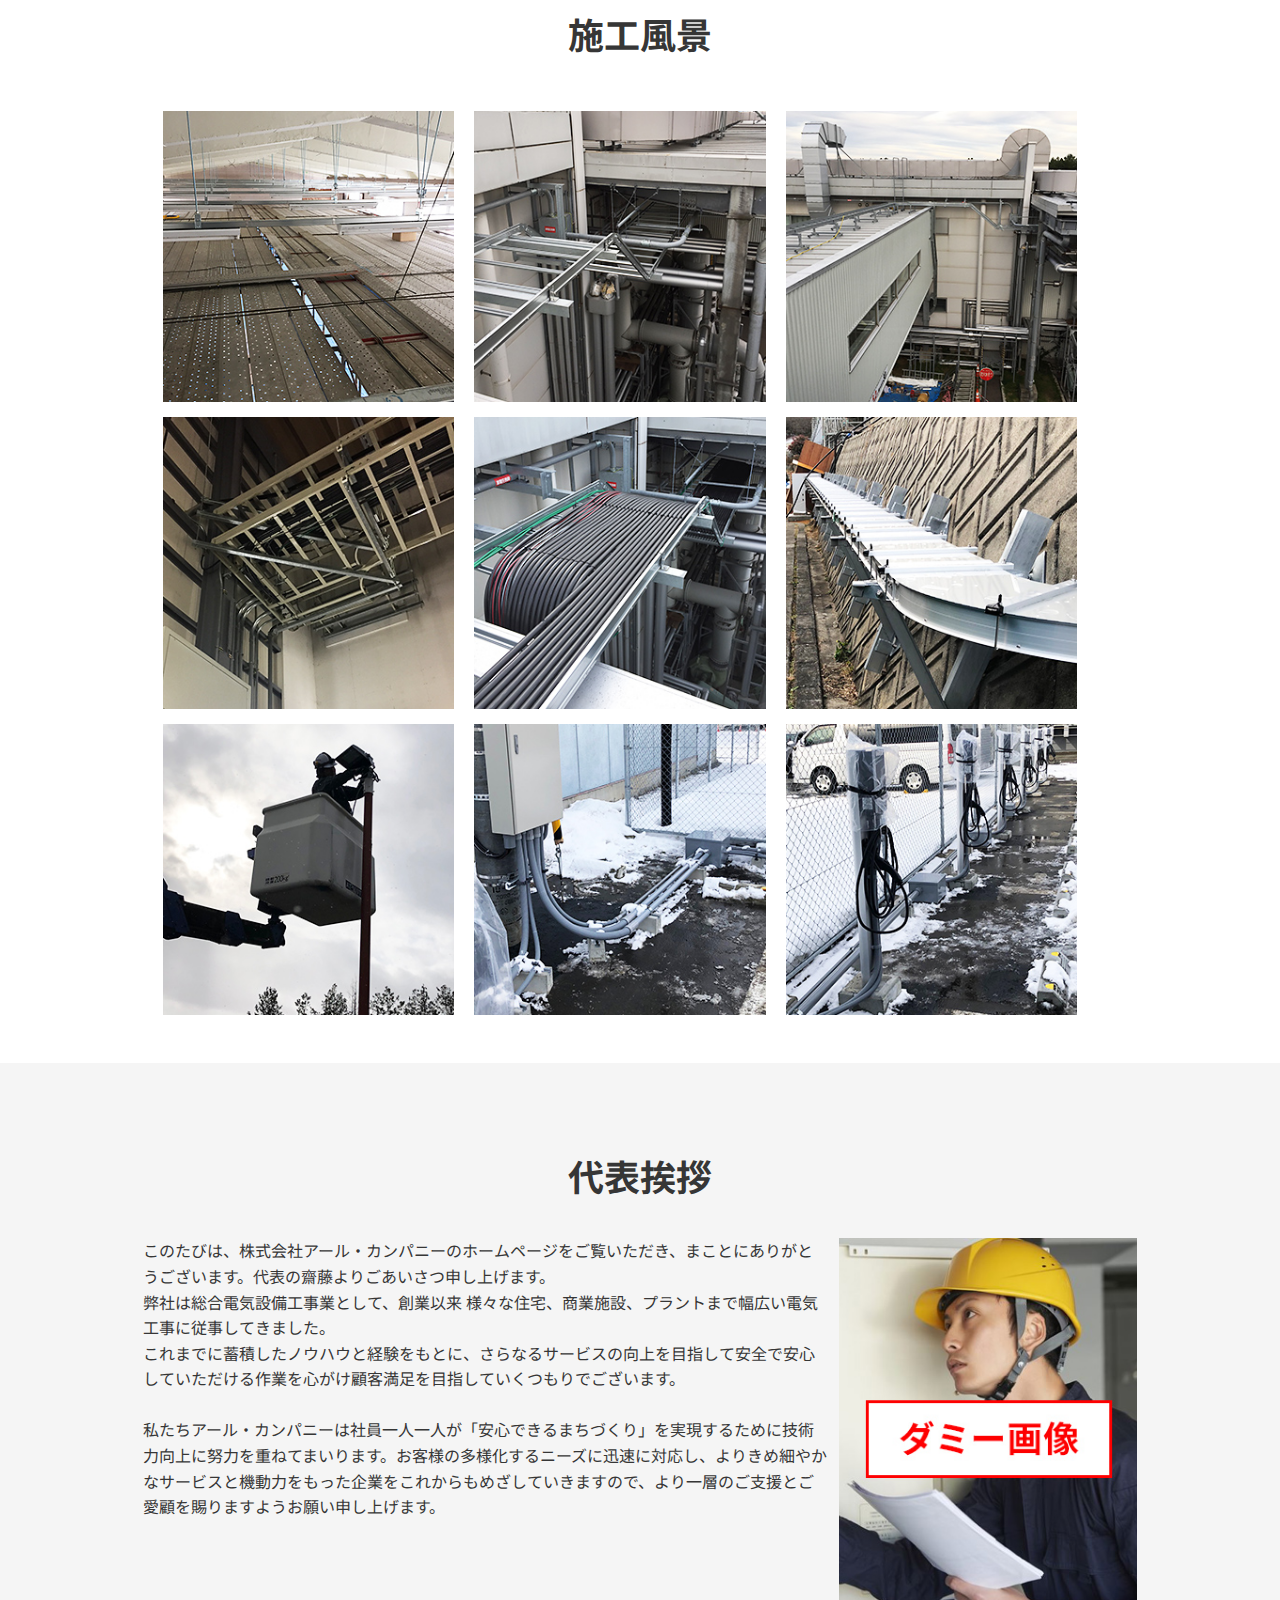
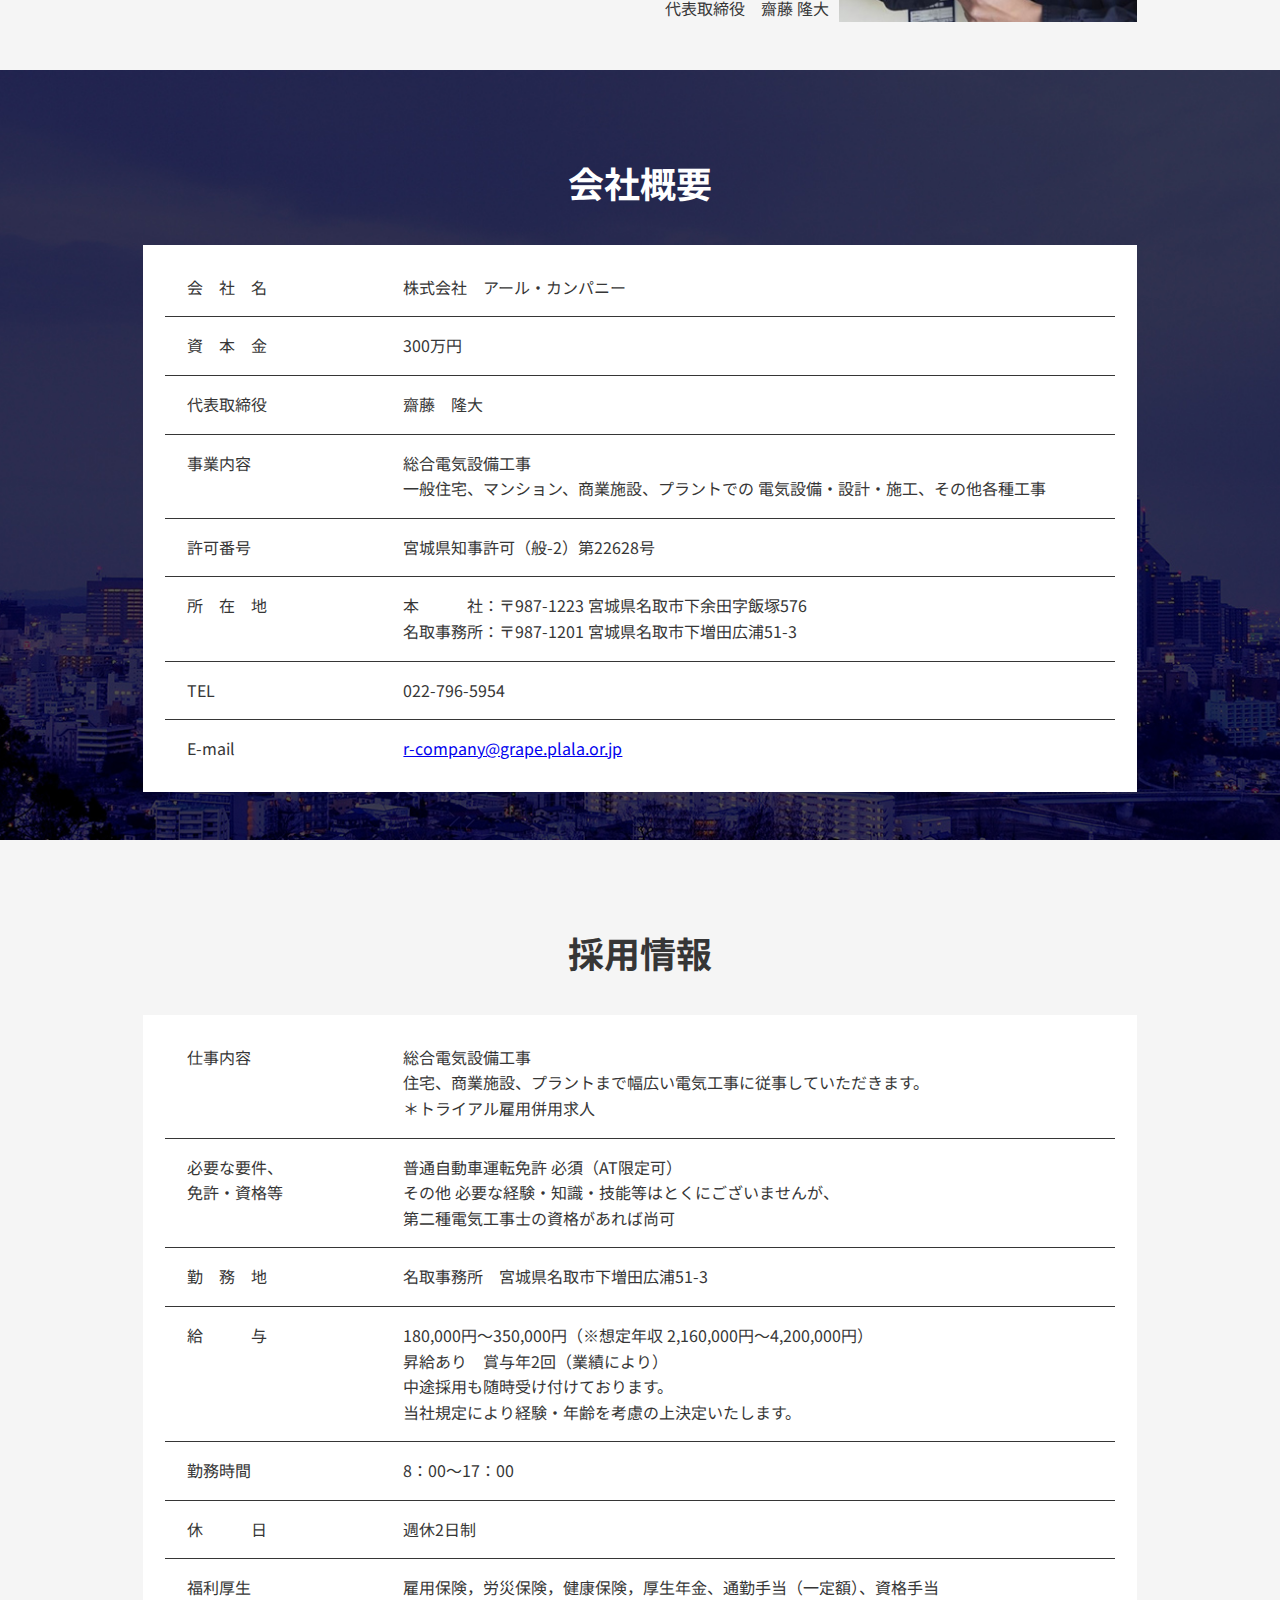
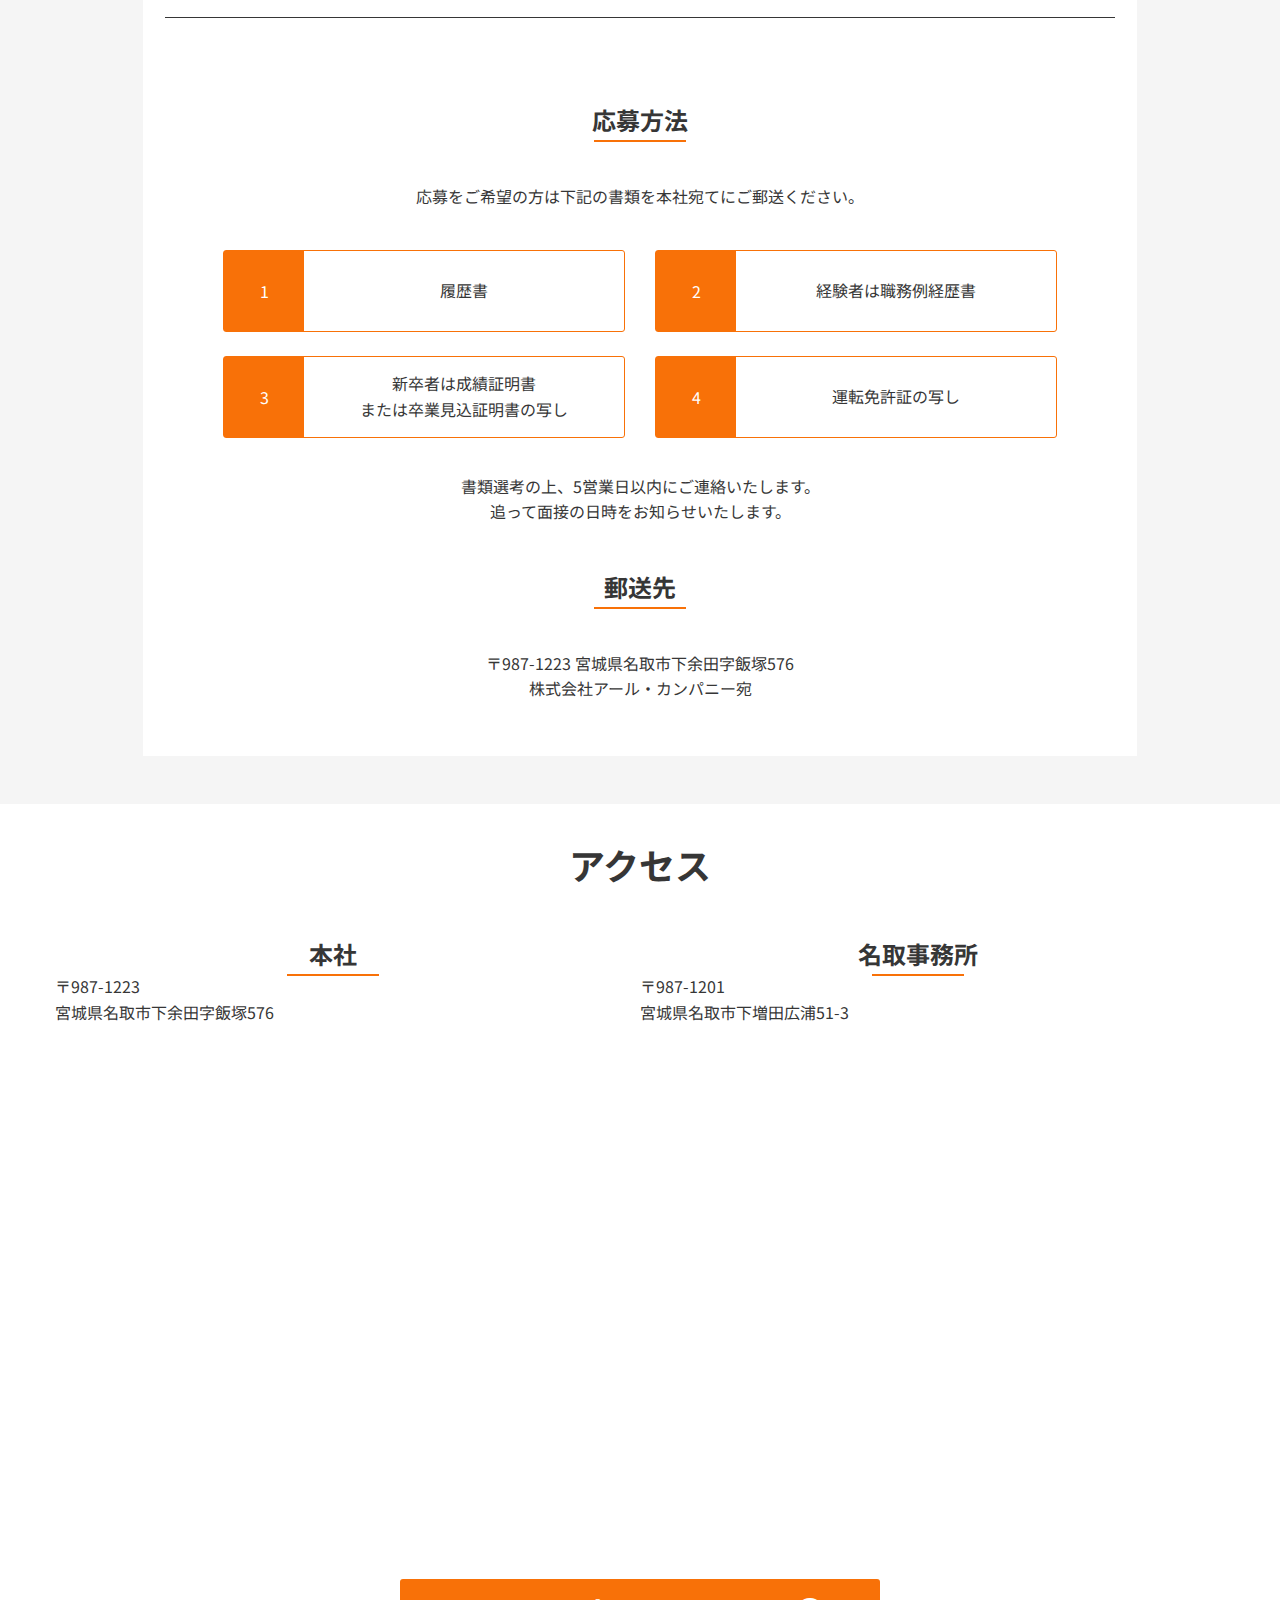
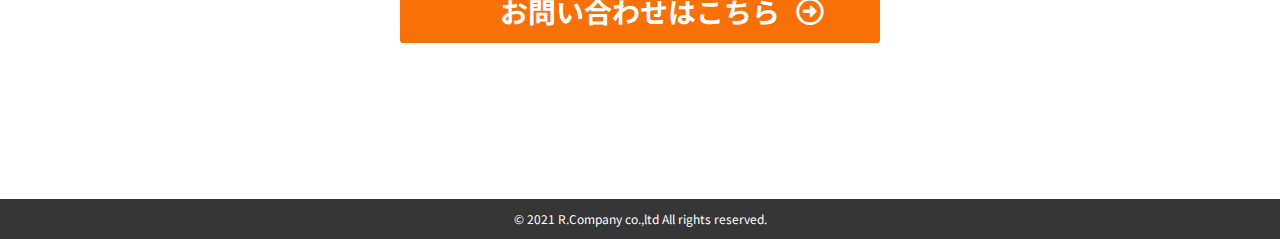
==== commit f9d08ccd: "レスポンシブを導入" ====
--- a/index.html
+++ b/index.html
@@ -41,7 +41,7 @@
 						<li class="header-nav__item"><a class="header-nav__link" href="#access">アクセス</a></li>
 					</ul>
 				</nav>
-				<button type="button" id="hamburger-btn" class="hamburger-btn sp">
+				<button type="button" id="hamburger-btn" class="hamburger-btn pad">
 					<span class="hamburger-btn__line"></span>
 				</button>
 			</div>
@@ -178,7 +178,7 @@
 							<dt class="table__cell table__left">事業内容</dt>
 							<dd class="table__cell table__right">
 								総合電気設備工事<br>
-								一般住宅、マンション、商業施設、プラントでの<br>
+								一般住宅、マンション、商業施設、プラントでの<br class="pad">
 								電気設備・設計・施工、その他各種工事
 							</dd>
 						</dl>
@@ -191,8 +191,8 @@
 						<dl class="table__row">
 							<dt class="table__cell table__left">所　在　地</dt>
 							<dd class="table__cell table__right">
-								本　　　社：〒987-1223 宮城県名取市下余田字飯塚576<br>
-								名取事務所：〒987-1201 宮城県名取市下増田広浦51-3
+								本　　　社：<br class="sp">〒987-1223 宮城県名取市下余田字飯塚576<br>
+								名取事務所：<br class="sp">〒987-1201 宮城県名取市下増田広浦51-3
 							</dd>
 						</dl>
 						<dl class="table__row">
@@ -280,7 +280,7 @@
 							</div>
 							<div class="document">
 								<span class="document__num">3</span>
-								<p class="document__text">新卒者は成績証明書<br>または卒業見込証明書の写し</p>
+								<p class="document__text document__text--center">新卒者は成績証明書<br>または卒業見込証明書の写し</p>
 							</div>
 							<div class="document">
 								<span class="document__num">4</span>
@@ -307,7 +307,7 @@
 					<div class="cards">
 						<div class="card card--column2">
 							<div class="text-box">
-								<h3 class="hh-orangeLine">応募方法</h3>
+								<h3 class="hh-orangeLine">本社</h3>
 								<p class="text text--18">〒987-1223<br>宮城県名取市下余田字飯塚576</p>
 							</div>
 							<iframe src="https://www.google.com/maps/embed?pb=!1m18!1m12!1m3!1d3136.457598848449!2d140.9055882157779!3d38.176043479688325!2m3!1f0!2f0!3f0!3m2!1i1024!2i768!4f13.1!3m3!1m2!1s0x5f8a2153c7c8428d%3A0x3621b824dee1aeed!2z44CSOTgxLTEyMjMg5a6u5Z-O55yM5ZCN5Y-W5biC5LiL5L2Z55Sw6aOv5aGa77yV77yX77yW!5e0!3m2!1sja!2sjp!4v1616145856674!5m2!1sja!2sjp" width="600" height="450" style="border:0;" allowfullscreen="" loading="lazy"></iframe>
--- a/assets/css/style.css
+++ b/assets/css/style.css
@@ -112,9 +112,15 @@
     .pc {
       display: none !important; } }
 
+.pad {
+  display: none !important; }
+  @media (max-width: 768px) {
+    .pad {
+      display: inherit !important; } }
+
 .sp {
   display: none !important; }
-  @media (max-width: 768px) {
+  @media (max-width: 480px) {
     .sp {
       display: inherit !important; } }
 
@@ -150,7 +156,7 @@
     align-items: center; }
   .header__logo-wrapper {
     display: block;
-    width: 200px;
+    width: 392px;
     height: auto; }
 
 .header-nav {
@@ -175,41 +181,41 @@
     display: flex;
     justify-content: center;
     align-items: center; }
-    .header-nav__link:hover {
-      margin-top: 1px;
-      opacity: .6; }
   @media (max-width: 768px) {
     .header-nav {
+      padding: 0;
       position: absolute;
       left: 0;
       top: -1000px;
       width: 100%;
       z-index: -1; }
       .header-nav.active {
-        top: 60px; }
+        top: 100px; }
       .header-nav__wrapper {
         flex-direction: column;
         width: 100%; }
       .header-nav__item {
         width: 100%; }
-        .header-nav__item::before, .header-nav__item:not(:first-child)::before {
+        .header-nav__item:not(:first-child)::before {
           content: "";
-          width: 95%;
+          width: 80%;
           height: 1px;
-          background: #fff;
+          background: #363636;
           position: absolute;
           top: 0;
           left: 50%;
           transform: translateX(-50%); }
+        .header-nav__item:hover {
+          border-bottom: none; }
       .header-nav__link {
         padding: 20px 0;
         width: 100%;
         box-sizing: border-box;
-        background: #e8884c; }
+        background: #fff;
+        color: #363636; }
         .header-nav__link:hover {
-          background: #c8e4ff;
-          opacity: 1;
-          color: #363636; } }
+          background: #363636;
+          color: #fff; } }
 
 .hamburger-btn {
   background: #fff;
@@ -229,7 +235,7 @@
     display: block;
     width: 60%;
     height: 3px;
-    background: #e8884c;
+    background: #363636;
     border-radius: 3px;
     margin-top: 12px;
     position: relative; }
@@ -238,7 +244,7 @@
       display: block;
       width: 100%;
       height: 3px;
-      background: #e8884c;
+      background: #363636;
       border-radius: 3px;
       position: absolute;
       left: 0; }
@@ -258,16 +264,16 @@
     .hamburger-btn.active .hamburger-btn__line::after {
       transform: rotate(-45deg); }
 
-.cover {
+.cover-hamburger {
   width: 100vw;
   height: 100vh;
   background: rgba(0, 0, 0, 0.5);
-  position: absolute;
+  position: fixed;
   top: 0;
   left: 0;
   z-index: 15;
   display: none; }
-  .cover.active {
+  .cover-hamburger.active {
     display: block; }
 
 /*==================================================
@@ -293,6 +299,28 @@
     background: #f87108; }
     .mv__copyBlock:not(:first-child) {
       margin-top: 30px; }
+  @media (max-width: 768px) {
+    .mv__mainCopy {
+      font-size: 30px; }
+    .mv__copyBlock {
+      display: inline-block;
+      padding: 10px 16px;
+      background: #f87108; }
+      .mv__copyBlock:not(:first-child) {
+        margin-top: 30px; } }
+  @media (max-width: 480px) {
+    .mv__mainCopy {
+      font-size: 6.25vw; }
+    .mv__copyBlock {
+      background: transparent;
+      text-align: center;
+      padding: 0; }
+      .mv__copyBlock--sp {
+        display: inline-block;
+        padding: 10px 16px;
+        background: #f87108; }
+        .mv__copyBlock--sp:not(:first-child) {
+          margin-top: 30px; } }
 
 .copy {
   background: #363636;
@@ -304,6 +332,13 @@
     font-size: 36px;
     color: #fff;
     text-align: center; }
+  @media (max-width: 768px) {
+    .copy__subCopy {
+      font-size: 26px; } }
+  @media (max-width: 480px) {
+    .copy__subCopy {
+      font-size: 5.4166666667vw;
+      line-height: 1.4; } }
 
 .inner {
   width: 100%;
@@ -352,6 +387,9 @@
           width: calc( (100% / 3) - (2% * 2) ); }
         .cards .card--column2 {
           width: 100%; }
+          .cards .card--column2:not(:first-child) {
+            margin-left: 0;
+            margin-top: 30px; }
         .cards .card__text-wrapper {
           padding: 18px 18px 26px; }
         .cards .card__text {
@@ -426,6 +464,17 @@
   .message__picWrapper {
     width: 30%;
     height: auto; }
+  @media (max-width: 768px) {
+    .message__flexWrapper {
+      display: flex;
+      flex-direction: column-reverse;
+      align-items: center; }
+    .message__text {
+      width: 100%;
+      margin-top: 12px; }
+    .message__picWrapper {
+      width: 50%;
+      height: auto; } }
 
 .modals .modal {
   display: none;
@@ -459,6 +508,23 @@
     width: 20%; }
   .table__right {
     width: 80%; }
+  .table .mail-address {
+    text-decoration: underline; }
+  @media (max-width: 480px) {
+    .table {
+      background: #fff;
+      padding: 14px 22px; }
+      .table__row {
+        flex-direction: column;
+        padding: 0; }
+      .table__left {
+        width: 100%;
+        text-decoration: underline;
+        padding-bottom: 0; }
+      .table__right {
+        width: 100%;
+        padding-left: 32px;
+        box-sizing: border-box; } }
 
 .recruit {
   background: #f5f5f5;
@@ -473,6 +539,11 @@
   padding-bottom: 50px; }
   .application .hh-orangeLine {
     margin-bottom: 44px; }
+  @media (max-width: 480px) {
+    .application .text {
+      display: block;
+      width: 95%;
+      margin: 0 auto; } }
 
 .documents {
   display: flex;
@@ -502,6 +573,15 @@
       align-items: center;
       line-height: 1.6;
       width: 320px; }
+      .documents .document__text--center {
+        text-align: center; }
+  @media (max-width: 480px) {
+    .documents .document {
+      width: 90%; }
+      .documents .document__num {
+        width: 20%; }
+      .documents .document__text {
+        width: 80%; } }
 
 .mailingAddress {
   background: #fff;
@@ -510,7 +590,8 @@
     margin-bottom: 44px; }
 
 .access iframe {
-  width: 100% !important; }
+  width: 100% !important;
+  margin-top: 8px; }
 
 .contact-btn {
   width: 480px;
@@ -538,6 +619,10 @@
       right: -44px;
       top: 52%;
       transform: translateY(-50%); }
+  @media (max-width: 768px) {
+    .contact-btn {
+      width: 90%;
+      font-size: 3.6458333333vw; } }
 
 /*==================================================
  4. footer
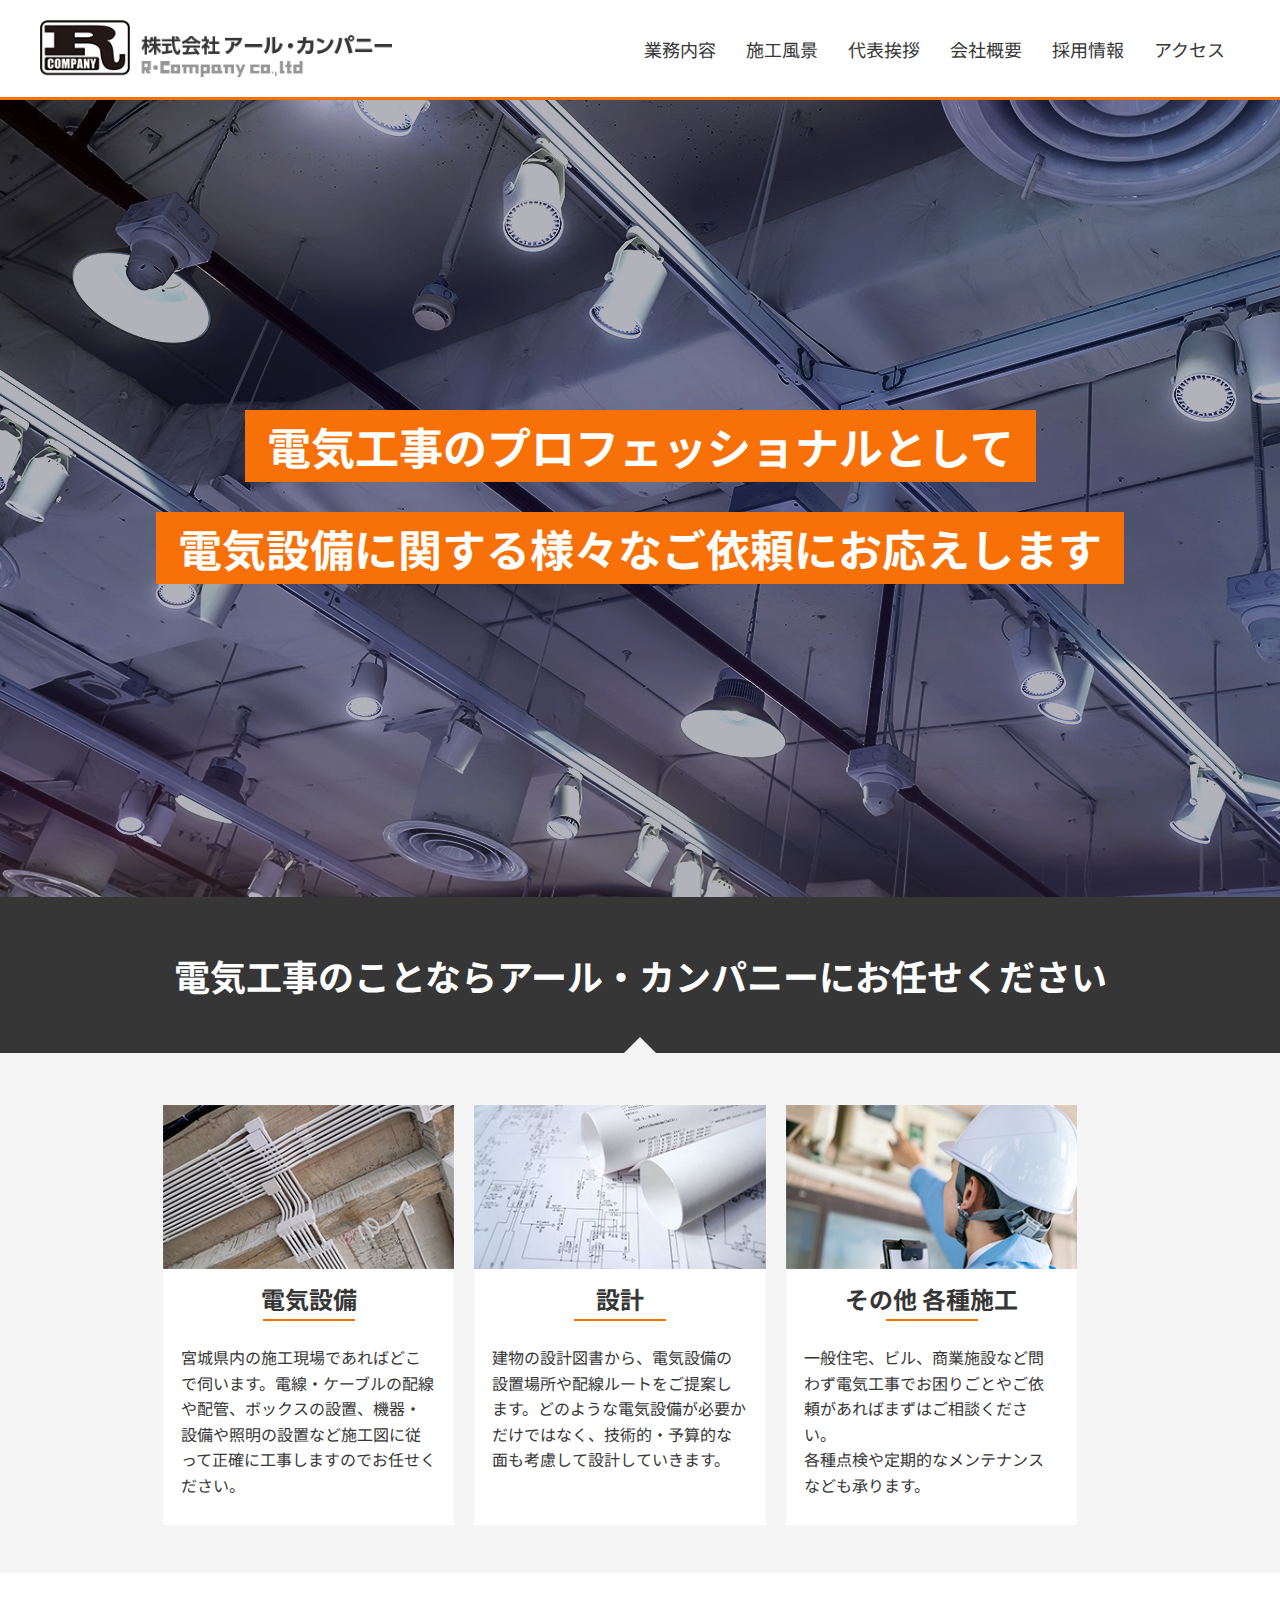
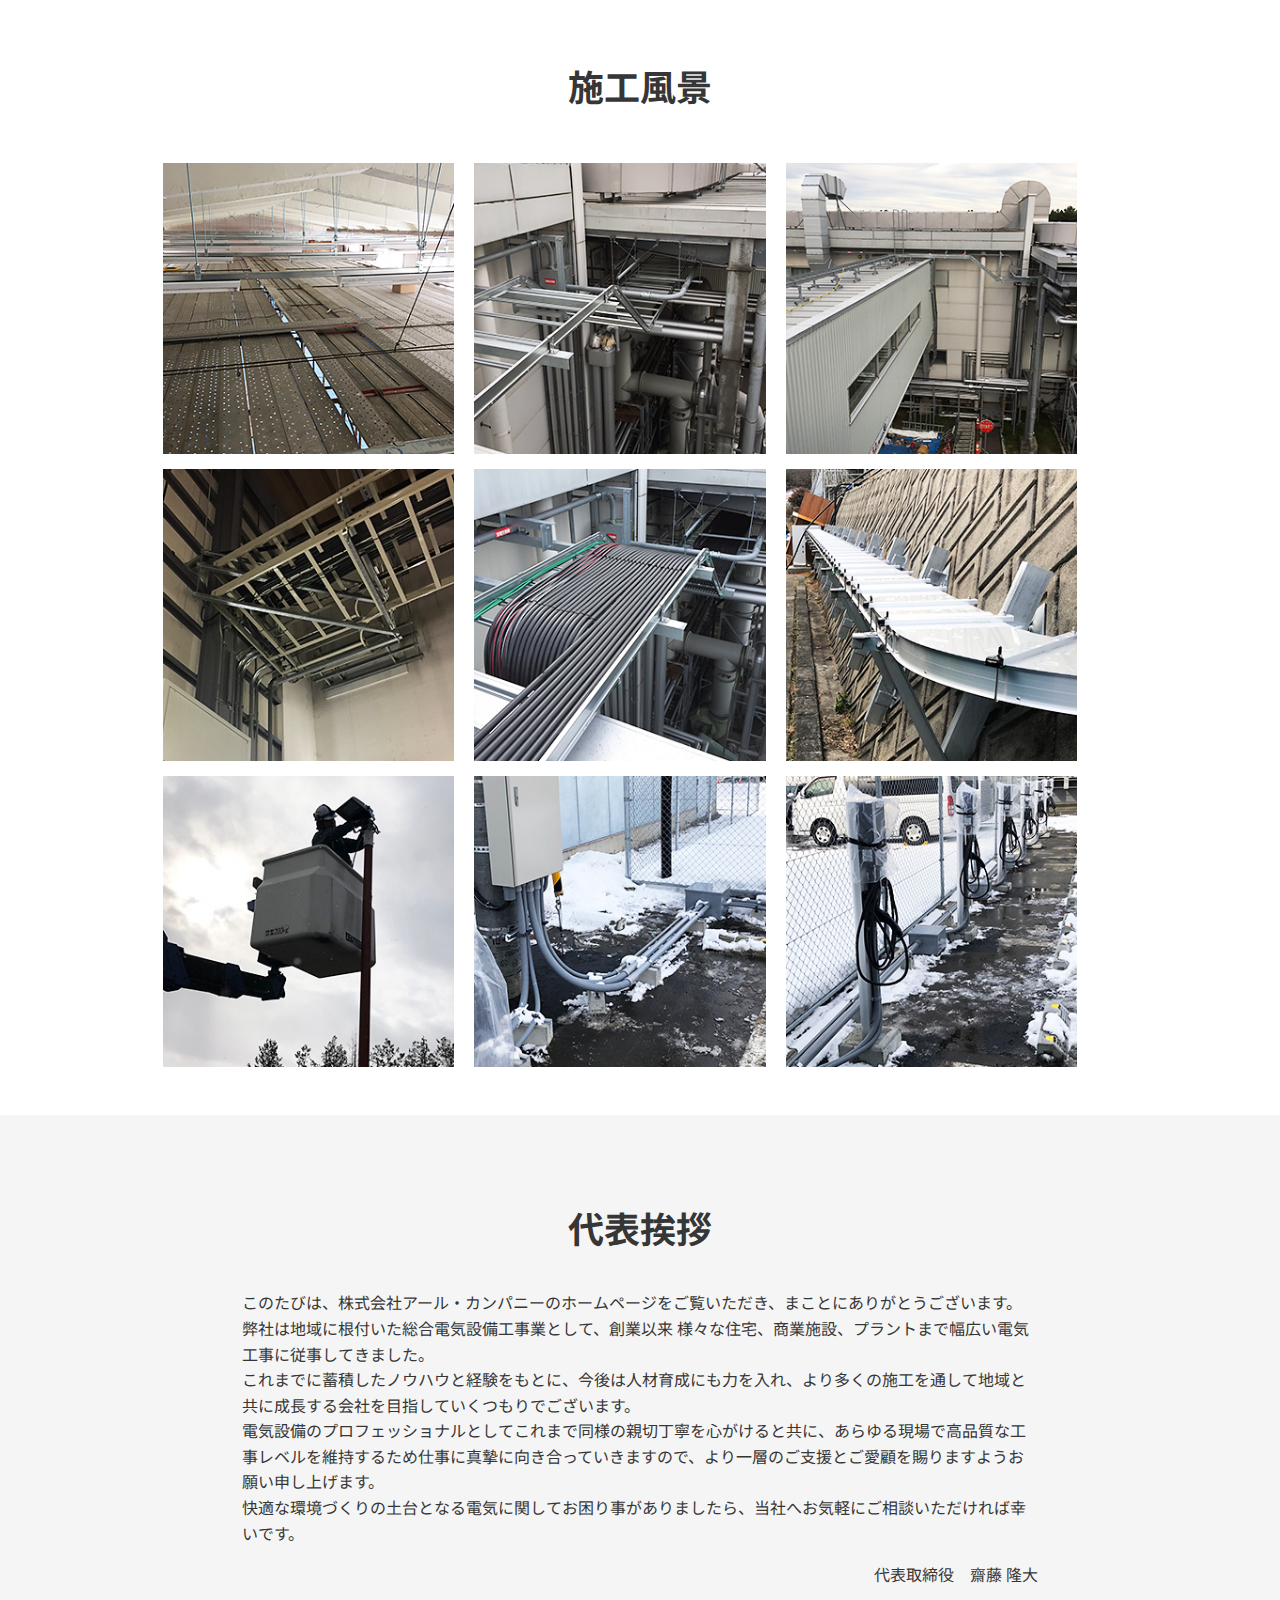
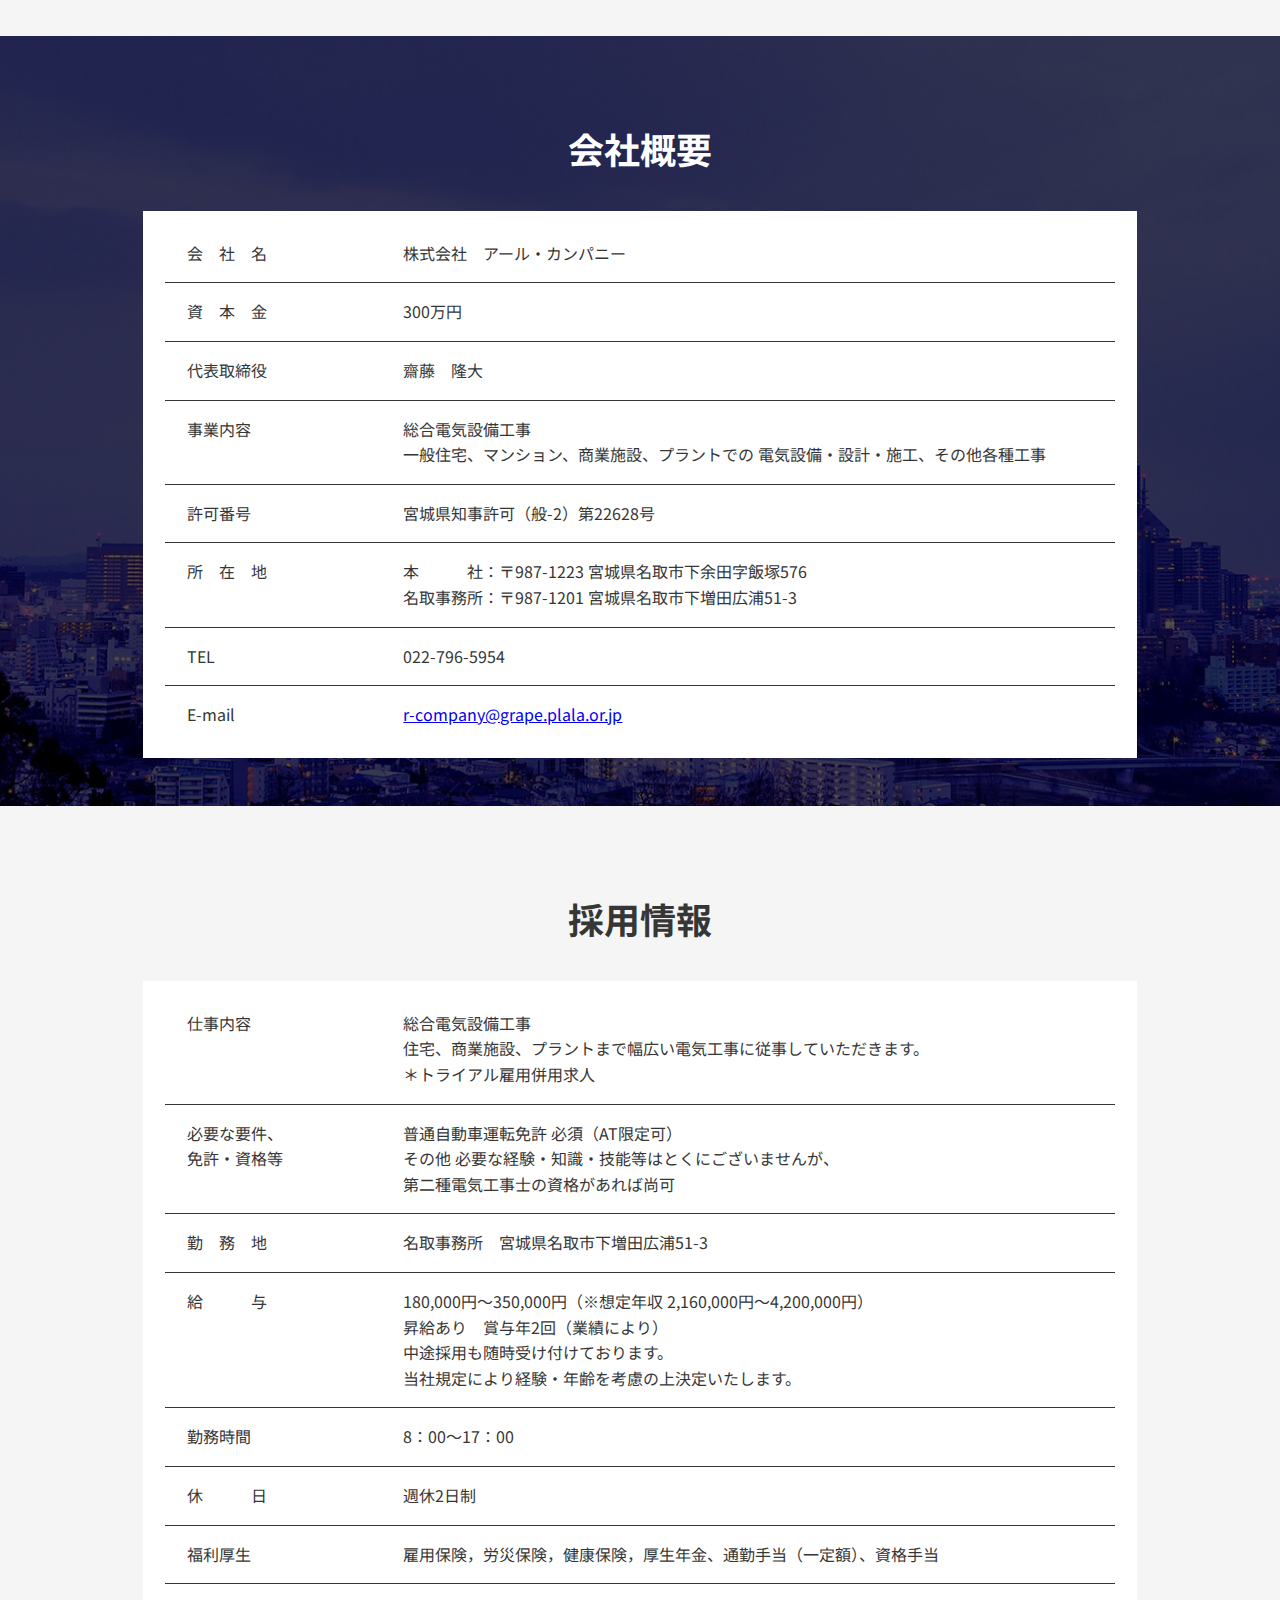
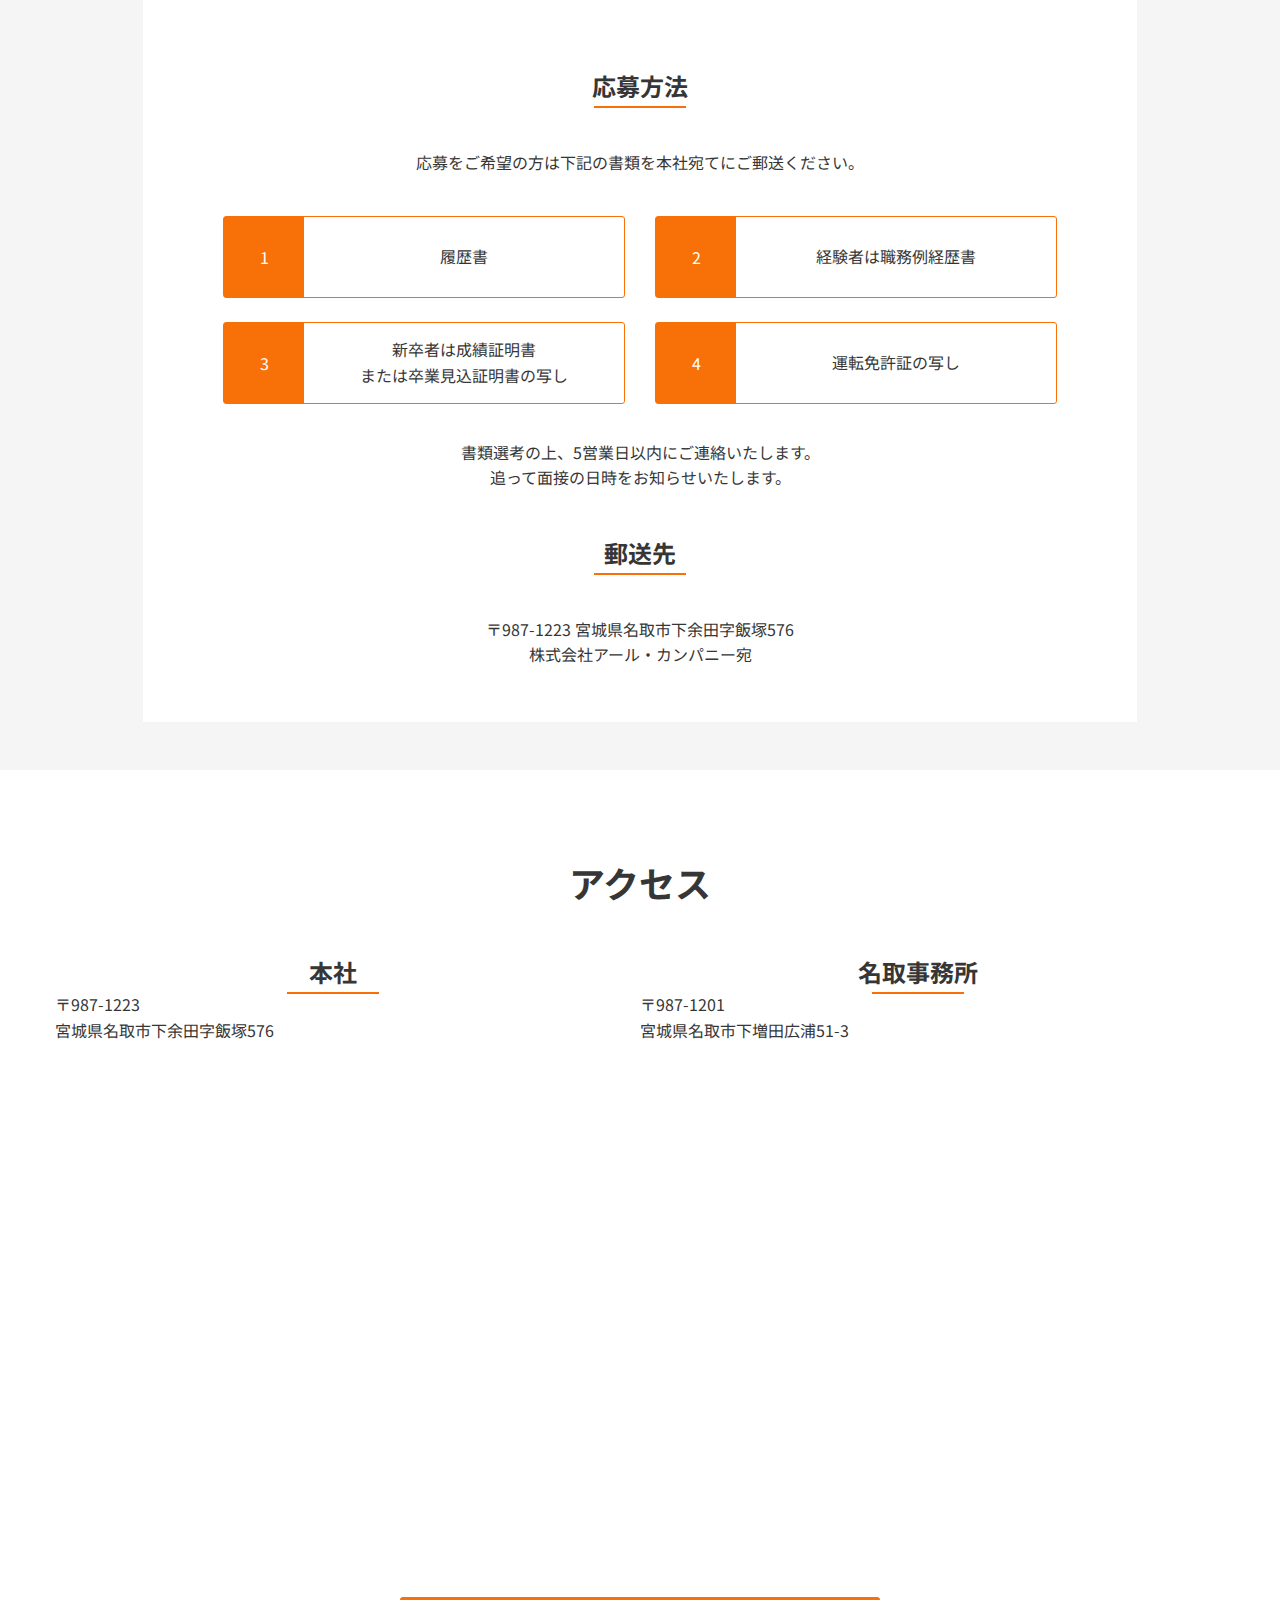
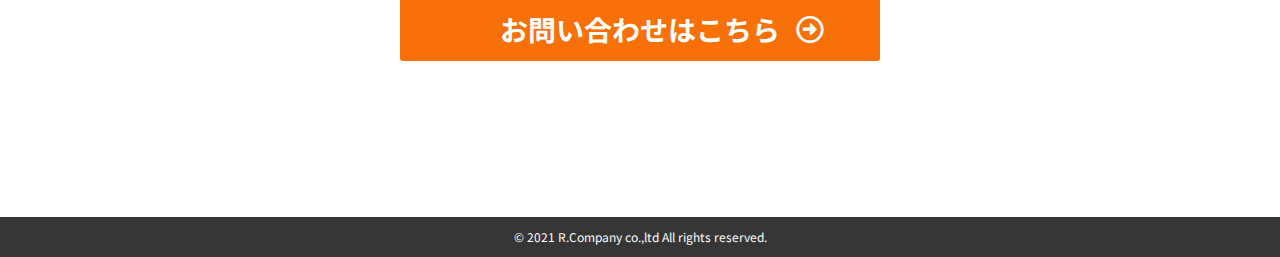
==== commit 7a65e22f: "代表あいさつの微修正" ====
--- a/index.html
+++ b/index.html
@@ -106,31 +106,31 @@
 				<h2 class="hh2 hh2--black">施工風景</h2>
 				<div class="inner inner--1024">
 					<div class="cards cards--pic">
-						<div class="card card--column3 card--pic" data-id="1">
+						<div class="card card--column3 card--pic modal_open" data-id="1">
 							<figure class="card__picWrapper"><img src="./assets/img/picPic_01.jpg" class="card__pic" alt="施工の様子の写真"></figure>
 						</div>
-						<div class="card card--column3 card--pic" data-id="2">
+						<div class="card card--column3 card--pic modal_open" data-id="2">
 							<figure class="card__picWrapper"><img src="./assets/img/picPic_02.jpg" class="card__pic" alt="施工の様子の写真"></figure>
 						</div>
-						<div class="card card--column3 card--pic" data-id="3">
+						<div class="card card--column3 card--pic modal_open" data-id="3">
 							<figure class="card__picWrapper"><img src="./assets/img/picPic_03.jpg" class="card__pic" alt="施工の様子の写真"></figure>
 						</div>
-						<div class="card card--column3 card--pic" data-id="4">
+						<div class="card card--column3 card--pic modal_open" data-id="4">
 							<figure class="card__picWrapper"><img src="./assets/img/picPic_04.jpg" class="card__pic" alt="施工の様子の写真"></figure>
 						</div>
-						<div class="card card--column3 card--pic" data-id="5">
+						<div class="card card--column3 card--pic modal_open" data-id="5">
 							<figure class="card__picWrapper"><img src="./assets/img/picPic_05.jpg" class="card__pic" alt="施工の様子の写真"></figure>
 						</div>
-						<div class="card card--column3 card--pic" data-id="6">
+						<div class="card card--column3 card--pic modal_open" data-id="6">
 							<figure class="card__picWrapper"><img src="./assets/img/picPic_06.jpg" class="card__pic" alt="施工の様子の写真"></figure>
 						</div>
-						<div class="card card--column3 card--pic" data-id="7">
+						<div class="card card--column3 card--pic modal_open" data-id="7">
 							<figure class="card__picWrapper"><img src="./assets/img/picPic_07.jpg" class="card__pic" alt="施工の様子の写真"></figure>
 						</div>
-						<div class="card card--column3 card--pic" data-id="8">
+						<div class="card card--column3 card--pic modal_open" data-id="8">
 							<figure class="card__picWrapper"><img src="./assets/img/picPic_08.jpg" class="card__pic" alt="施工の様子の写真"></figure>
 						</div>
-						<div class="card card--column3 card--pic" data-id="9">
+						<div class="card card--column3 card--pic modal_open" data-id="9">
 							<figure class="card__picWrapper"><img src="./assets/img/picPic_09.jpg" class="card__pic" alt="施工の様子の写真"></figure>
 						</div>
 					</div>
@@ -141,14 +141,14 @@
 				<div class="inner inner--1024">
 					<div class="message__flexWrapper">
 						<p class="message__text">
-							<span class="text message__text--text">このたびは、株式会社アール・カンパニーのホームページをご覧いただき、まことにありがとうございます。代表の齋藤よりごあいさつ申し上げます。<br>
-							弊社は総合電気設備工事業として、創業以来 様々な住宅、商業施設、プラントまで幅広い電気工事に従事してきました。<br>
-							これまでに蓄積したノウハウと経験をもとに、さらなるサービスの向上を目指して安全で安心していただける作業を心がけ顧客満足を目指していくつもりでございます。<br>
-							<br>
-							私たちアール・カンパニーは社員一人一人が「安心できるまちづくり」を実現するために技術力向上に努力を重ねてまいります。お客様の多様化するニーズに迅速に対応し、よりきめ細やかなサービスと機動力をもった企業をこれからもめざしていきますので、より一層のご支援とご愛顧を賜りますようお願い申し上げます。</span>
+							<span class="text message__text--text">このたびは、株式会社アール・カンパニーのホームページをご覧いただき、まことにありがとうございます。<br>
+              弊社は地域に根付いた総合電気設備工事業として、創業以来 様々な住宅、商業施設、プラントまで幅広い電気工事に従事してきました。<br>
+              これまでに蓄積したノウハウと経験をもとに、今後は人材育成にも力を入れ、より多くの施工を通して地域と共に成長する会社を目指していくつもりでございます。<br>
+              電気設備のプロフェッショナルとしてこれまで同様の親切丁寧を心がけると共に、あらゆる現場で高品質な工事レベルを維持するため仕事に真摯に向き合っていきますので、より一層のご支援とご愛顧を賜りますようお願い申し上げます。<br>
+              快適な環境づくりの土台となる電気に関してお困り事がありましたら、当社へお気軽にご相談いただければ幸いです。</span>
 							<span class="text message__text--name">代表取締役　齋藤 隆大</span>
 						</p>
-						<figure class="text message__picWrapper"><img src="./assets/img/massagePic_CEO.jpg" class="text message__pic" alt="代表取締役　齋藤 隆大の写真"></figure>
+						<!--<figure class="text message__picWrapper"><img src="./assets/img/massagePic_CEO.jpg" class="text message__pic" alt="代表取締役　齋藤 隆大の写真"></figure>-->
 					</div>
 				</div>
 			</section>
@@ -204,7 +204,7 @@
 						<dl class="table__row">
 							<dt class="table__cell table__left">E-mail</dt>
 							<dd class="table__cell table__right">
-								<a class="mail-address" href="r-company@grape.plala.or.jp">r-company@grape.plala.or.jp</a>
+								<a class="mail-address" href="mailto:r-company@grape.plala.or.jp">r-company@grape.plala.or.jp</a>
 							</dd>
 						</dl>
 					</div>
@@ -321,7 +321,7 @@
 						</div>
 					</div>
 				</div>
-				<a href="r-company@grape.plala.or.jp" class="contact-btn"><span>お問い合わせはこちら</span></a>
+				<a href="mailto:r-company@grape.plala.or.jp" class="contact-btn"><span>お問い合わせはこちら</span></a>
 			</section>
         </main>
 		
@@ -356,9 +356,9 @@
 		</div>
 		
         <div id="gototop" class="gototop">
-            <a class="gototop__link" href="#top">
-                <i class="fas fa-chevron-up gototop__icon"></i>
-            </a>
+			<a href="#top" class="gototop__link">
+            	<img src="./assets/img/page_top.png" alt="TOPへ戻る">
+			</a>
         </div>
         <!-- /#gototop -->
 
--- a/assets/css/style.css
+++ b/assets/css/style.css
@@ -128,7 +128,7 @@
   color: #363636;
   display: block; }
 
-.header__logo, .cards .card__pic, .message__pic, .modals .modal__pic {
+.header__logo, .cards .card__pic, .message__pic, .modals .modal__pic, .gototop__link img {
   width: 100%;
   height: auto; }
 
@@ -156,8 +156,13 @@
     align-items: center; }
   .header__logo-wrapper {
     display: block;
-    width: 392px;
+    width: 352px;
     height: auto; }
+  @media (max-width: 480px) {
+    .header {
+      height: 80px; }
+      .header__logo-wrapper {
+        width: 252px; } }
 
 .header-nav {
   height: 100%;
@@ -177,7 +182,7 @@
     color: #363636;
     height: 100%;
     padding: 0 15px;
-    font-size: 20px;
+    font-size: 18px;
     display: flex;
     justify-content: center;
     align-items: center; }
@@ -216,6 +221,9 @@
         .header-nav__link:hover {
           background: #363636;
           color: #fff; } }
+  @media (max-width: 480px) {
+    .header-nav.active {
+      top: 80px; } }
 
 .hamburger-btn {
   background: #fff;
@@ -264,7 +272,7 @@
     .hamburger-btn.active .hamburger-btn__line::after {
       transform: rotate(-45deg); }
 
-.cover-hamburger {
+.cover-hamburger, .cover-modal {
   width: 100vw;
   height: 100vh;
   background: rgba(0, 0, 0, 0.5);
@@ -273,8 +281,11 @@
   left: 0;
   z-index: 15;
   display: none; }
-  .cover-hamburger.active {
+  .cover-hamburger.active, .cover-modal.active {
     display: block; }
+
+.cover-modal {
+  z-index: 12; }
 
 /*==================================================
  3. main
@@ -286,7 +297,7 @@
   .mv__mainCopy {
     display: block;
     height: 100%;
-    font-size: 46px;
+    font-size: 44px;
     font-weight: bold;
     color: #fff;
     display: flex;
@@ -300,14 +311,16 @@
     .mv__copyBlock:not(:first-child) {
       margin-top: 30px; }
   @media (max-width: 768px) {
-    .mv__mainCopy {
-      font-size: 30px; }
-    .mv__copyBlock {
-      display: inline-block;
-      padding: 10px 16px;
-      background: #f87108; }
-      .mv__copyBlock:not(:first-child) {
-        margin-top: 30px; } }
+    .mv {
+      height: 600px; }
+      .mv__mainCopy {
+        font-size: 30px; }
+      .mv__copyBlock {
+        display: inline-block;
+        padding: 10px 16px;
+        background: #f87108; }
+        .mv__copyBlock:not(:first-child) {
+          margin-top: 30px; } }
   @media (max-width: 480px) {
     .mv__mainCopy {
       font-size: 6.25vw; }
@@ -331,7 +344,8 @@
   .copy__subCopy {
     font-size: 36px;
     color: #fff;
-    text-align: center; }
+    text-align: center;
+    font-weight: bold; }
   @media (max-width: 768px) {
     .copy__subCopy {
       font-size: 26px; } }
@@ -410,6 +424,11 @@
     bottom: -2px;
     left: 50%;
     transform: translateX(-50%); }
+  @media (max-width: 480px) {
+    .hh-orangeLine {
+      font-size: 20px; }
+      .hh-orangeLine::after {
+        width: 80px; } }
 
 .text {
   font-size: 16px;
@@ -420,7 +439,21 @@
 .works {
   background: #f5f5f5;
   padding-top: 52px;
-  padding-bottom: 48px; }
+  padding-bottom: 48px;
+  position: relative; }
+  .works::before {
+    content: "";
+    width: 0;
+    height: 0;
+    border-top: 16px solid transparent;
+    border-right: 16px solid transparent;
+    border-bottom: 16px solid #f5f5f5;
+    border-left: 16px solid transparent;
+    display: block;
+    position: absolute;
+    top: -32px;
+    left: 50%;
+    transform: translateX(-50%); }
 
 .hh2 {
   text-align: center;
@@ -431,8 +464,12 @@
     color: #363636; }
   .hh2--white {
     color: #fff; }
+  @media (max-width: 480px) {
+    .hh2 {
+      font-size: 26px; } }
 
 .pictures {
+  padding-top: 52px;
   padding-bottom: 48px; }
   .pictures .cards {
     flex-wrap: wrap; }
@@ -447,10 +484,10 @@
   padding-bottom: 48px; }
   .message__flexWrapper {
     display: flex;
-    justify-content: space-between;
-    align-items: stretch; }
+    justify-content: center;
+    align-items: center; }
   .message__text {
-    width: 69%;
+    width: 80%;
     display: flex;
     flex-direction: column;
     justify-content: space-between; }
@@ -460,7 +497,7 @@
       display: inline-block;
       width: 100%;
       text-align: right;
-      margin-top: auto; }
+      margin-top: 1em; }
   .message__picWrapper {
     width: 30%;
     height: auto; }
@@ -478,16 +515,25 @@
 
 .modals .modal {
   display: none;
-  height: 50%;
-  width: auto;
+  position: fixed;
   top: 50%;
   left: 50%;
-  transform: translate(-50%, -50%); }
+  transform: translate(-50%, -50%);
+  background: #fff;
+  padding: 15px;
+  box-sizing: border-box;
+  border: 1px solid #363636;
+  z-index: 14; }
   .modals .modal__picWrapper {
-    background: #fff;
-    padding: 15px;
-    box-sizing: border-box;
-    border: 1px solid #363636; }
+    width: 452px;
+    height: auto; }
+  @media (max-width: 768px) {
+    .modals .modal {
+      width: 90%;
+      height: auto; }
+      .modals .modal__picWrapper {
+        width: 100%;
+        height: auto; } }
 
 .about {
   background: url("../img/about_bg.jpg") no-repeat center/cover;
@@ -519,7 +565,7 @@
         padding: 0; }
       .table__left {
         width: 100%;
-        text-decoration: underline;
+        font-weight: bold;
         padding-bottom: 0; }
       .table__right {
         width: 100%;
@@ -589,9 +635,11 @@
   .mailingAddress .hh-orangeLine {
     margin-bottom: 44px; }
 
-.access iframe {
-  width: 100% !important;
-  margin-top: 8px; }
+.access {
+  padding-top: 52px; }
+  .access iframe {
+    width: 100% !important;
+    margin-top: 8px; }
 
 .contact-btn {
   width: 480px;
@@ -622,7 +670,10 @@
   @media (max-width: 768px) {
     .contact-btn {
       width: 90%;
-      font-size: 3.6458333333vw; } }
+      font-size: 28px; } }
+  @media (max-width: 480px) {
+    .contact-btn {
+      font-size: 24px; } }
 
 /*==================================================
  4. footer
@@ -643,26 +694,18 @@
  5. other
 ==================================================*/
 .gototop__link {
+  width: 50px;
+  height: 50px;
   position: fixed;
-  right: 30px;
-  bottom: 70px;
-  width: 70px;
-  height: 70px;
-  background: #fff;
-  border-radius: 50%;
-  border: 1px solid #363636;
-  justify-content: center;
-  align-items: center; }
+  right: 14.7916666667vw;
+  bottom: 8.3333333333vw; }
   .gototop__link:hover {
-    background: #c8e4ff; }
-.gototop__icon {
-  width: 100%;
-  height: 100%;
-  color: #363636;
-  position: relative; }
-  .gototop__icon::before {
-    font-size: 32px;
-    position: absolute;
-    top: 50%;
-    left: 50%;
-    transform: translate(-50%, -50%); }
+    opacity: .7; }
+@media (max-width: 768px) {
+  .gototop__link {
+    right: 7.8125vw;
+    bottom: 7.8125vw; } }
+@media (max-width: 480px) {
+  .gototop__link {
+    width: 40px;
+    height: 40px; } }
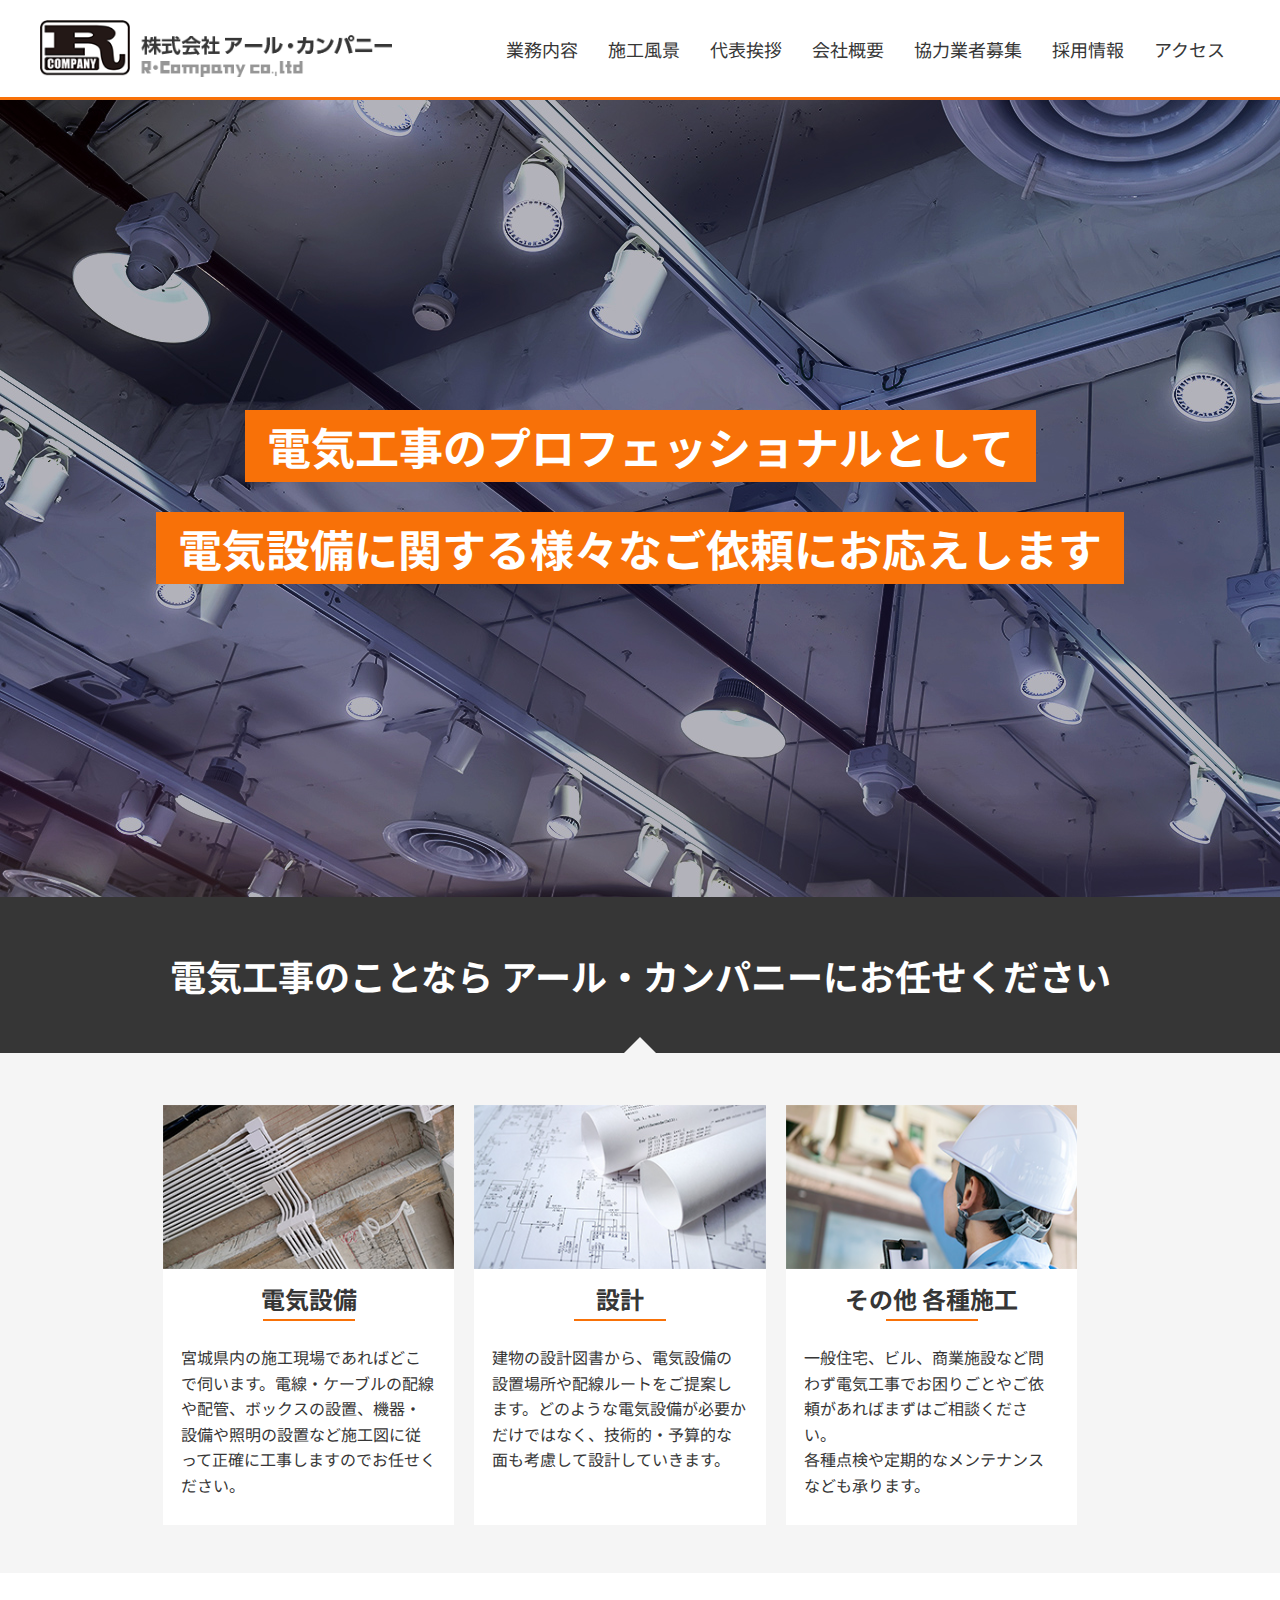
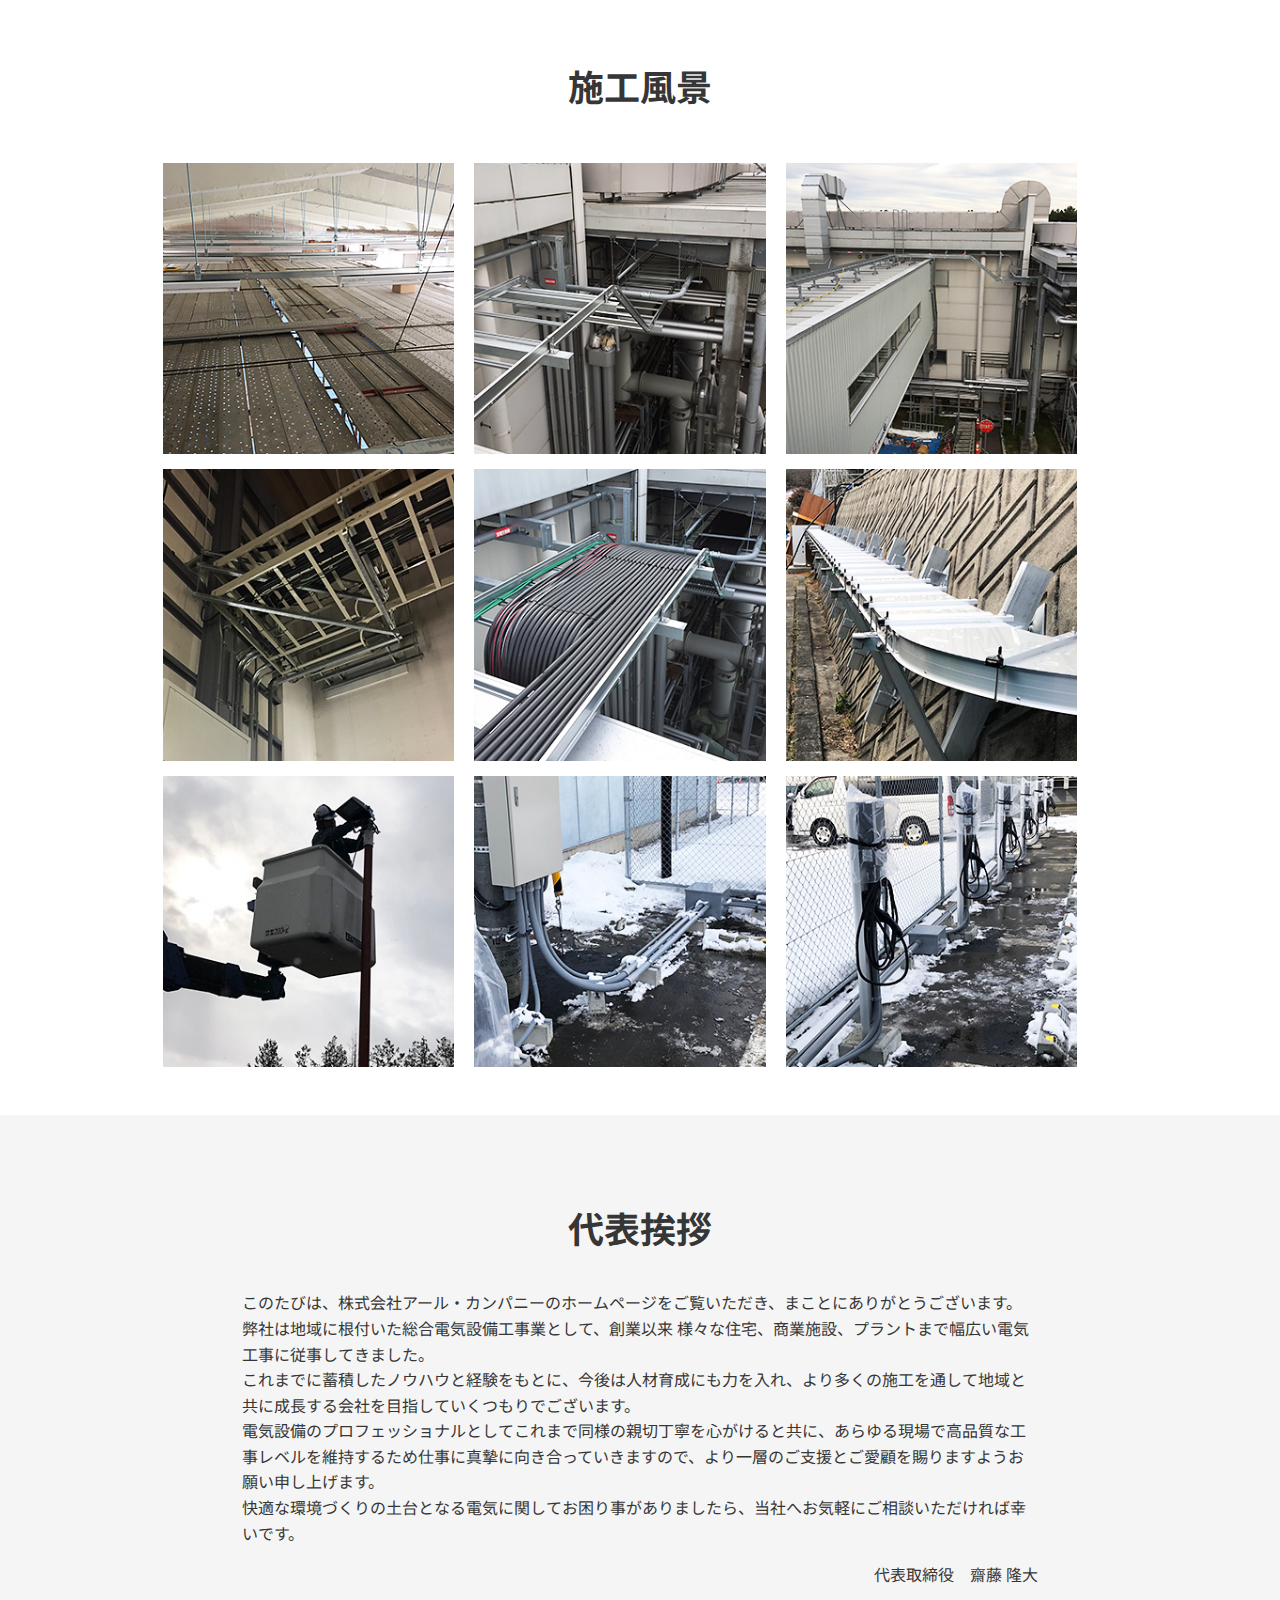
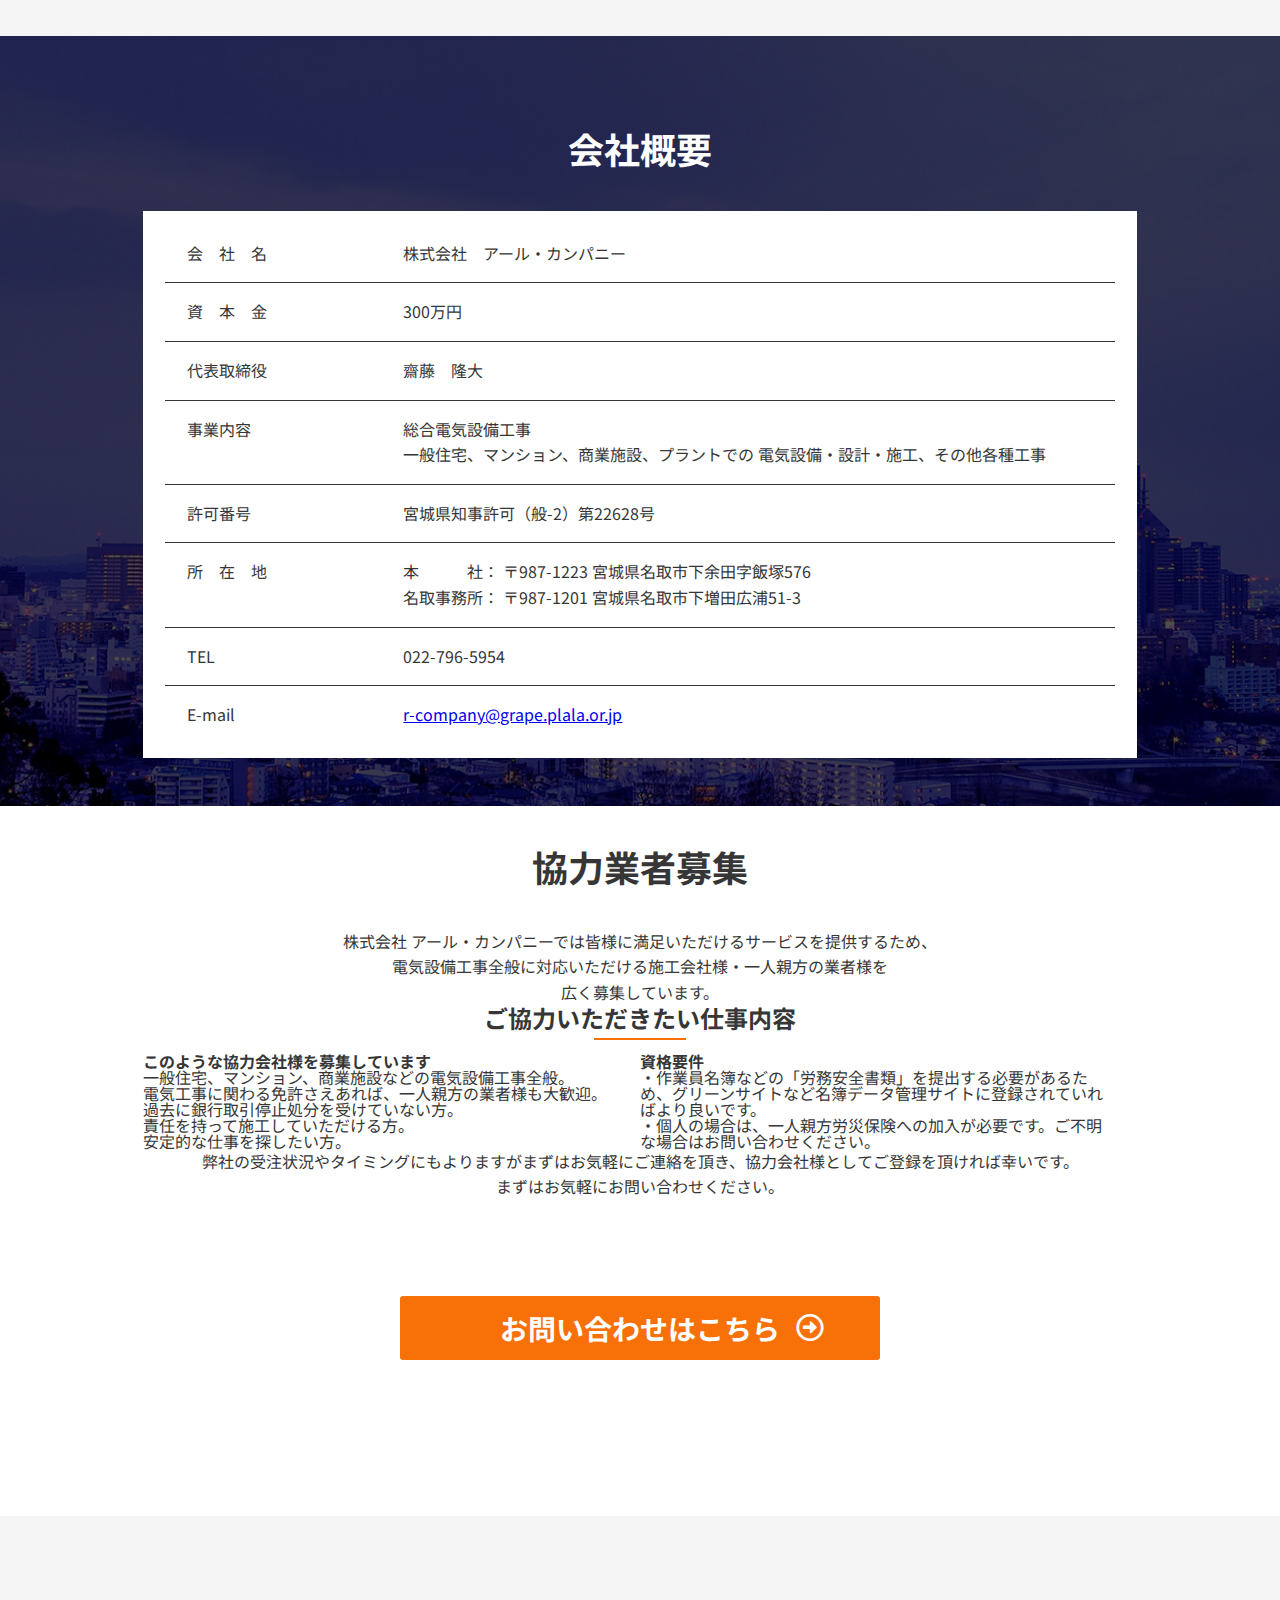
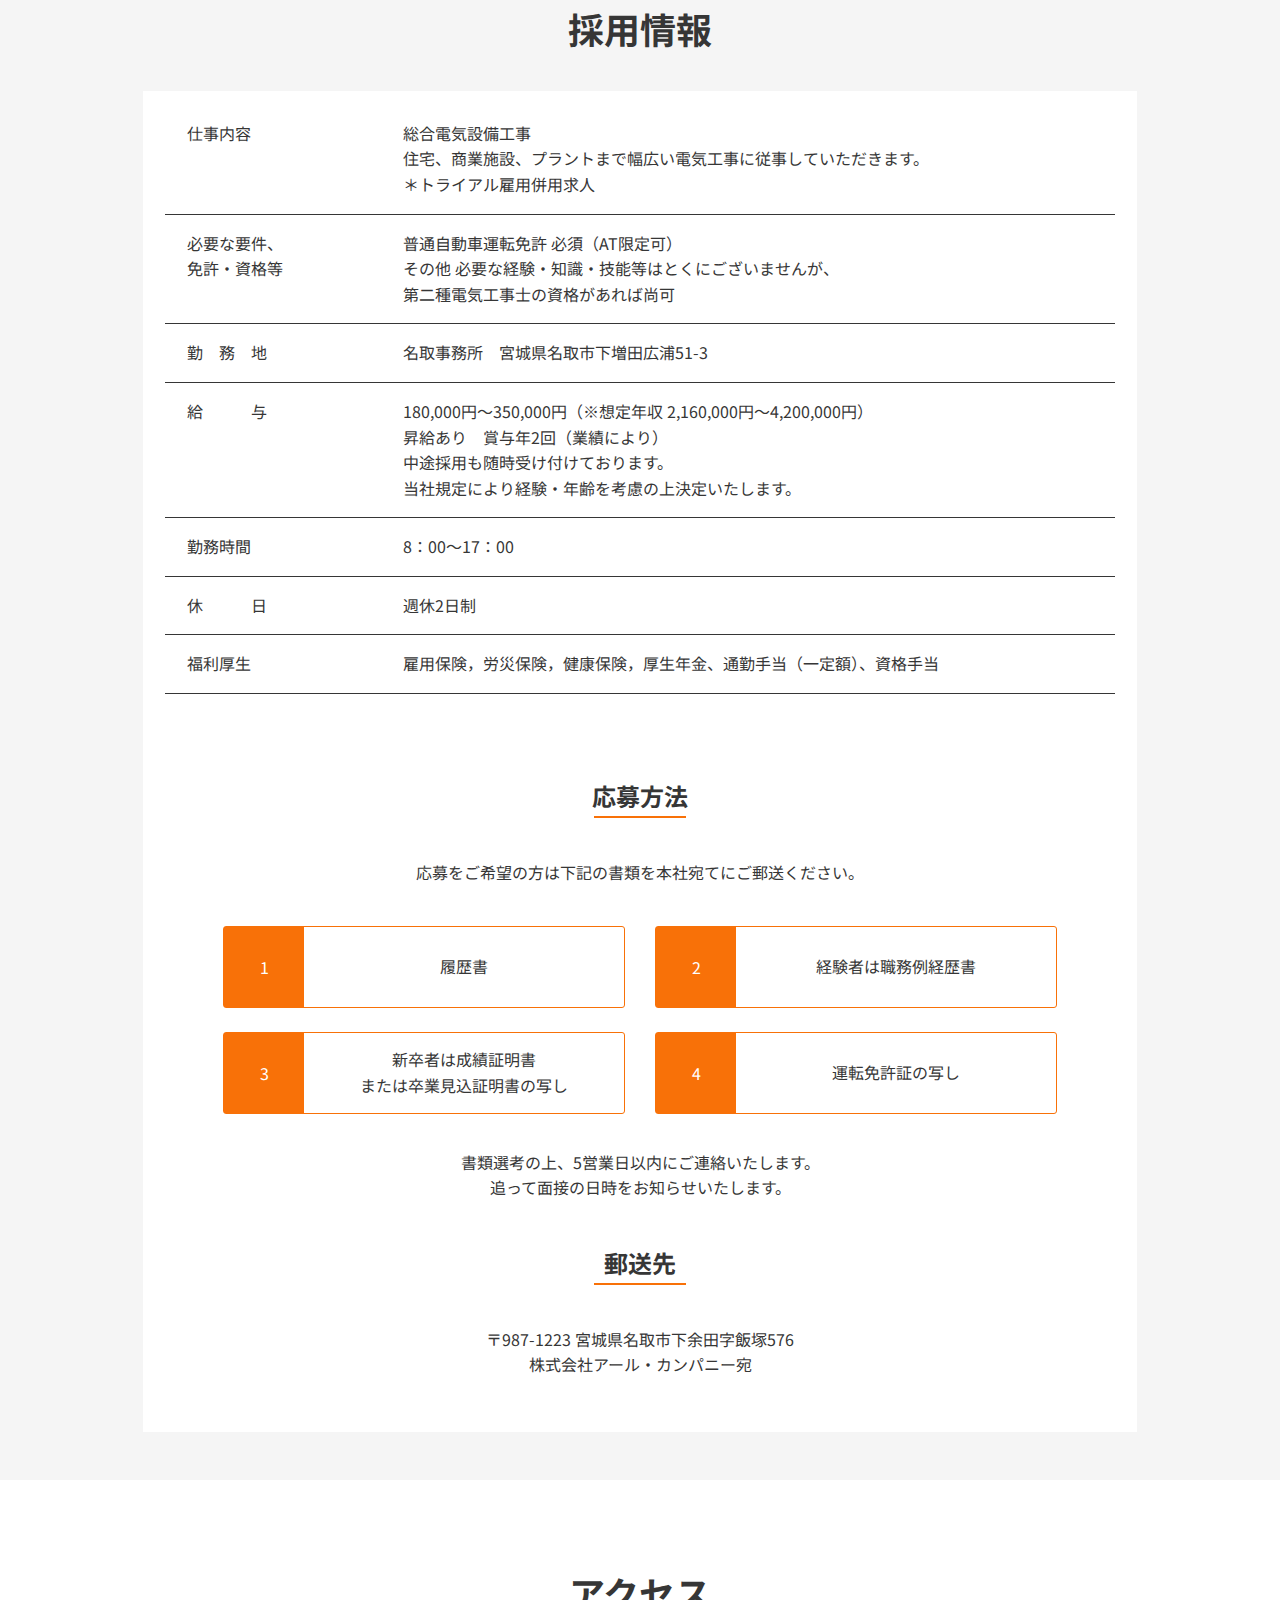
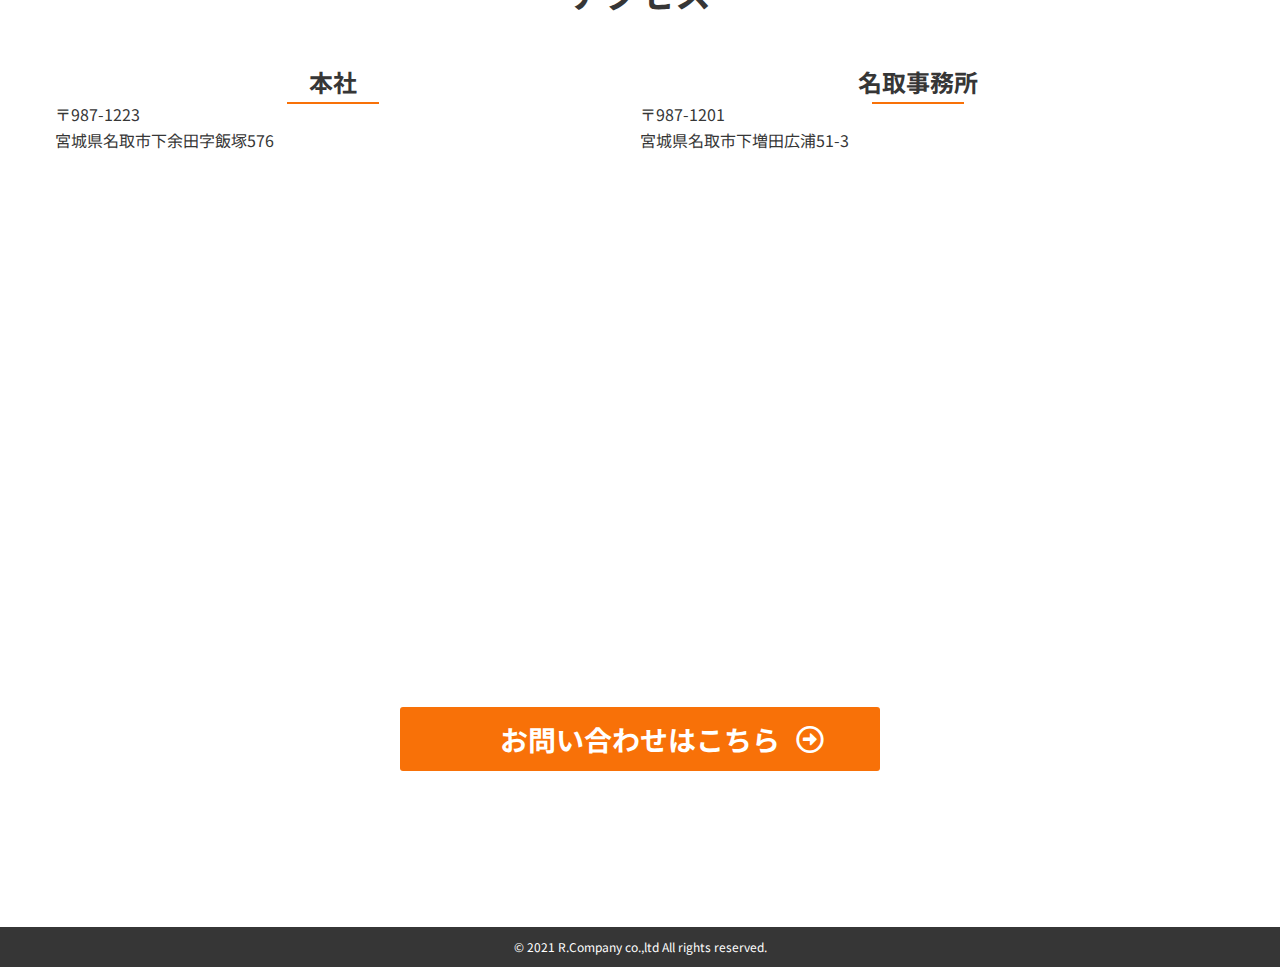
==== commit 65ea7d4f: "協力業者募集の追加マークアップ" ====
--- a/index.html
+++ b/index.html
@@ -3,7 +3,6 @@
 <head prefix="og: http://ogp.me/ns#">
 <meta charset="utf-8">
 <meta name="viewport" content="width=device-width,initial-scale=1">
-    
 <meta property="og:title" content="株式会社 アール・カンパニー｜R.Company co.,ltd" />
 <meta property="og:type" content="website" />
 <meta property="og:url" content="https://r-company.work" />
@@ -12,365 +11,339 @@
 <meta property="og:site_name" content="株式会社アール・カンパニー" />
 <meta name="keywords" content="株式会社,アール・カンパニー,R・Company会社概要,電気工事,総合電気設備工事,宮城県,名取市">
 <meta name="description" content="株式会社アール・カンパニーは、電気工事のプロフェッショナルとして電気設備に関する様々なご依頼にお応えします。">
-    
 <title>株式会社 アール・カンパニー｜R.Company co.,ltd</title>
-    
+
 <!-- googleフォント -->
-    <link rel="preconnect" href="https://fonts.gstatic.com">
-	<link href="https://fonts.googleapis.com/css2?family=Noto+Sans+JP:wght@400;700&family=Roboto&display=swap" rel="stylesheet">  
+<link rel="preconnect" href="https://fonts.gstatic.com">
+<link href="https://fonts.googleapis.com/css2?family=Noto+Sans+JP:wght@400;700&family=Roboto&display=swap" rel="stylesheet">
 <!-- Font Awesome -->
-    <link href="https://use.fontawesome.com/releases/v5.6.1/css/all.css" rel="stylesheet">
+<link href="https://use.fontawesome.com/releases/v5.6.1/css/all.css" rel="stylesheet">
 <!-- CSS main -->
-    <link href="./assets/css/style.css" rel="stylesheet" type="text/css">
+<link href="./assets/css/style.css" rel="stylesheet" type="text/css">
 </head>
 <body id="top" class="body">
-    <div id="body-wrapper">
-        
-        <header id="header" class="header">
-			<div class="header__wrapper">
-				<h1 class="header__logo-wrapper">
-					<img class="header__logo" src="./assets/img/logo.png" alt="株式会社アール・カンパニー ロゴ" >
-				</h1>
-				<nav class="header-nav">
-					<ul class="header-nav__wrapper">
-						<li class="header-nav__item"><a class="header-nav__link" href="#works">業務内容</a></li>
-						<li class="header-nav__item"><a class="header-nav__link" href="#pictures">施工風景</a></li>
-						<li class="header-nav__item"><a class="header-nav__link" href="#message">代表挨拶</a></li>
-						<li class="header-nav__item"><a class="header-nav__link" href="#about">会社概要</a></li>
-						<li class="header-nav__item"><a class="header-nav__link" href="#recruit">採用情報</a></li>
-						<li class="header-nav__item"><a class="header-nav__link" href="#access">アクセス</a></li>
-					</ul>
-				</nav>
-				<button type="button" id="hamburger-btn" class="hamburger-btn pad">
-					<span class="hamburger-btn__line"></span>
-				</button>
-			</div>
-        </header>
-        
-        <div class="cover-hamburger close-hamburger"></div>
-		<div class="cover-modal close-modal"></div>
+<div id="body-wrapper">
+  <header id="header" class="header">
+    <div class="header__wrapper">
+      <h1 class="header__logo-wrapper"> <img class="header__logo" src="./assets/img/logo.png" alt="株式会社アール・カンパニー ロゴ" > </h1>
+      <nav class="header-nav">
+        <ul class="header-nav__wrapper">
+          <li class="header-nav__item"><a class="header-nav__link" href="#works">業務内容</a></li>
+          <li class="header-nav__item"><a class="header-nav__link" href="#pictures">施工風景</a></li>
+          <li class="header-nav__item"><a class="header-nav__link" href="#message">代表挨拶</a></li>
+          <li class="header-nav__item"><a class="header-nav__link" href="#about">会社概要</a></li>
+          <li class="header-nav__item"><a class="header-nav__link" href="#coop">協力業者募集</a></li>
+          <li class="header-nav__item"><a class="header-nav__link" href="#recruit">採用情報</a></li>
+          <li class="header-nav__item"><a class="header-nav__link" href="#access">アクセス</a></li>
+        </ul>
+      </nav>
+      <button type="button" id="hamburger-btn" class="hamburger-btn pad"> <span class="hamburger-btn__line"></span> </button>
+    </div>
+  </header>
+  <div class="cover-hamburger close-hamburger"></div>
+  <div class="cover-modal close-modal"></div>
+  <main id="main" class="main">
+    <section id="mv" class="mv">
+      <p class="mv__mainCopy"> <span class="mv__copyBlock"> <span class="mv__copyBlock--sp">電気工事の</span
+						><span class="mv__copyBlock--sp">プロフェッショナルとして</span
+						> </span
+					><span class="mv__copyBlock"> <span class="mv__copyBlock--sp">電気設備に関する</span
+						><span class="mv__copyBlock--sp">様々なご依頼にお応えします</span
+						> </span> </p>
+    </section>
+    <section id="copy" class="copy">
+      <p class="copy__subCopy">電気工事のことなら<br class="sp">
+        アール・カンパニーにお任せください</p>
+    </section>
+    <section id="works" class="works">
+      <div class="inner inner--1024">
+        <div class="cards cards--column3">
+          <div class="card card--column3">
+            <figure class="card__picWrapper"><img src="./assets/img/workPic_01.jpg" class="card__pic" alt="電気設備の写真"></figure>
+            <div class="card__text-wrapper">
+              <h2 class="hh-orangeLine">電気設備</h2>
+              <p class="text card__text"> 宮城県内の施工現場であればどこで伺います。電線・ケーブルの配線や配管、ボックスの設置、機器・設備や照明の設置など施工図に従って正確に工事しますのでお任せください。 </p>
+            </div>
+          </div>
+          <div class="card card--column3">
+            <figure class="card__picWrapper"><img src="./assets/img/workPic_02.jpg" class="card__pic" alt="設計の写真"></figure>
+            <div class="card__text-wrapper">
+              <h2 class="hh-orangeLine">設計</h2>
+              <p class="text card__text"> 建物の設計図書から、電気設備の設置場所や配線ルートをご提案します。どのような電気設備が必要かだけではなく、技術的・予算的な面も考慮して設計していきます。 </p>
+            </div>
+          </div>
+          <div class="card card--column3">
+            <figure class="card__picWrapper"><img src="./assets/img/workPic_03.jpg" class="card__pic" alt="その他 各種施工の写真"></figure>
+            <div class="card__text-wrapper">
+              <h2 class="hh-orangeLine">その他 各種施工</h2>
+              <p class="text card__text"> 一般住宅、ビル、商業施設など問わず電気工事でお困りごとやご依頼があればまずはご相談ください。<br>
+                各種点検や定期的なメンテナンスなども承ります。 </p>
+            </div>
+          </div>
+        </div>
+      </div>
+    </section>
+    <section id="pictures" class="pictures">
+      <h2 class="hh2 hh2--black">施工風景</h2>
+      <div class="inner inner--1024">
+        <div class="cards cards--pic">
+          <div class="card card--column3 card--pic modal_open" data-id="1">
+            <figure class="card__picWrapper"><img src="./assets/img/picPic_01.jpg" class="card__pic" alt="施工の様子の写真"></figure>
+          </div>
+          <div class="card card--column3 card--pic modal_open" data-id="2">
+            <figure class="card__picWrapper"><img src="./assets/img/picPic_02.jpg" class="card__pic" alt="施工の様子の写真"></figure>
+          </div>
+          <div class="card card--column3 card--pic modal_open" data-id="3">
+            <figure class="card__picWrapper"><img src="./assets/img/picPic_03.jpg" class="card__pic" alt="施工の様子の写真"></figure>
+          </div>
+          <div class="card card--column3 card--pic modal_open" data-id="4">
+            <figure class="card__picWrapper"><img src="./assets/img/picPic_04.jpg" class="card__pic" alt="施工の様子の写真"></figure>
+          </div>
+          <div class="card card--column3 card--pic modal_open" data-id="5">
+            <figure class="card__picWrapper"><img src="./assets/img/picPic_05.jpg" class="card__pic" alt="施工の様子の写真"></figure>
+          </div>
+          <div class="card card--column3 card--pic modal_open" data-id="6">
+            <figure class="card__picWrapper"><img src="./assets/img/picPic_06.jpg" class="card__pic" alt="施工の様子の写真"></figure>
+          </div>
+          <div class="card card--column3 card--pic modal_open" data-id="7">
+            <figure class="card__picWrapper"><img src="./assets/img/picPic_07.jpg" class="card__pic" alt="施工の様子の写真"></figure>
+          </div>
+          <div class="card card--column3 card--pic modal_open" data-id="8">
+            <figure class="card__picWrapper"><img src="./assets/img/picPic_08.jpg" class="card__pic" alt="施工の様子の写真"></figure>
+          </div>
+          <div class="card card--column3 card--pic modal_open" data-id="9">
+            <figure class="card__picWrapper"><img src="./assets/img/picPic_09.jpg" class="card__pic" alt="施工の様子の写真"></figure>
+          </div>
+        </div>
+      </div>
+    </section>
+    <section id="message" class="message">
+      <h2 class="hh2 hh2--black">代表挨拶</h2>
+      <div class="inner inner--1024">
+        <div class="message__flexWrapper">
+          <p class="message__text"> <span class="text message__text--text">このたびは、株式会社アール・カンパニーのホームページをご覧いただき、まことにありがとうございます。<br>
+            弊社は地域に根付いた総合電気設備工事業として、創業以来 様々な住宅、商業施設、プラントまで幅広い電気工事に従事してきました。<br>
+            これまでに蓄積したノウハウと経験をもとに、今後は人材育成にも力を入れ、より多くの施工を通して地域と共に成長する会社を目指していくつもりでございます。<br>
+            電気設備のプロフェッショナルとしてこれまで同様の親切丁寧を心がけると共に、あらゆる現場で高品質な工事レベルを維持するため仕事に真摯に向き合っていきますので、より一層のご支援とご愛顧を賜りますようお願い申し上げます。<br>
+            快適な環境づくりの土台となる電気に関してお困り事がありましたら、当社へお気軽にご相談いただければ幸いです。</span> <span class="text message__text--name">代表取締役　齋藤 隆大</span> </p>
+          <!--<figure class="text message__picWrapper"><img src="./assets/img/massagePic_CEO.jpg" class="text message__pic" alt="代表取締役　齋藤 隆大の写真"></figure>--> 
+        </div>
+      </div>
+    </section>
+    <section id="about" class="about">
+      <h2 class="hh2 hh2--white">会社概要</h2>
+      <div class="inner inner--1024">
+        <div class="table">
+          <dl class="table__row">
+            <dt class="table__cell table__left">会　社　名</dt>
+            <dd class="table__cell table__right"> 株式会社　アール・カンパニー </dd>
+          </dl>
+          <dl class="table__row">
+            <dt class="table__cell table__left">資　本　金</dt>
+            <dd class="table__cell table__right"> 300万円 </dd>
+          </dl>
+          <dl class="table__row">
+            <dt class="table__cell table__left">代表取締役</dt>
+            <dd class="table__cell table__right"> 齋藤　隆大 </dd>
+          </dl>
+          <dl class="table__row">
+            <dt class="table__cell table__left">事業内容</dt>
+            <dd class="table__cell table__right"> 総合電気設備工事<br>
+              一般住宅、マンション、商業施設、プラントでの<br class="pad">
+              電気設備・設計・施工、その他各種工事 </dd>
+          </dl>
+          <dl class="table__row">
+            <dt class="table__cell table__left">許可番号</dt>
+            <dd class="table__cell table__right"> 宮城県知事許可（般-2）第22628号 </dd>
+          </dl>
+          <dl class="table__row">
+            <dt class="table__cell table__left">所　在　地</dt>
+            <dd class="table__cell table__right"> 本　　　社：<br class="sp">
+              〒987-1223 宮城県名取市下余田字飯塚576<br>
+              名取事務所：<br class="sp">
+              〒987-1201 宮城県名取市下増田広浦51-3 </dd>
+          </dl>
+          <dl class="table__row">
+            <dt class="table__cell table__left">TEL</dt>
+            <dd class="table__cell table__right"> 022-796-5954 </dd>
+          </dl>
+          <dl class="table__row">
+            <dt class="table__cell table__left">E-mail</dt>
+            <dd class="table__cell table__right"> <a class="mail-address" href="mailto:r-company@grape.plala.or.jp">r-company@grape.plala.or.jp</a> </dd>
+          </dl>
+        </div>
+      </div>
+    </section>
+    <section id="coop" class="coop">
+      <h2 class="hh2 hh2--black">協力業者募集</h2>
+      <div class="inner inner--1024">
+        <p class="text text--center text-22">
+          株式会社 アール・カンパニーでは皆様に満足いただけるサービスを提供するため、<br>
+          電気設備工事全般に対応いただける施工会社様・一人親方の業者様を<br>
+          広く募集しています。
+        </p>
+        <h3 class="hh-orangeLine">ご協力いただきたい仕事内容</h3>
+        <div class="cards">
+          <div class="card card--column2">
+            <div class="text-box">
+              <h4 class="hh-orangeBox">このような協力会社様を募集しています</h4>
+              <ul>
+                <li>一般住宅、マンション、商業施設などの電気設備工事全般。</li>
+                <li>電気工事に関わる免許さえあれば、一人親方の業者様も大歓迎。</li>
+                <li>過去に銀行取引停止処分を受けていない方。</li>
+                <li>責任を持って施工していただける方。</li>
+                <li>安定的な仕事を探したい方。</li>
+              </ul>
+            </div>
+          </div>
+          <div class="card card--column2">
+            <div class="text-box">
+              <h4 class="hh-orangeBox">資格要件</h4>
+              <ul>
+                <li>・作業員名簿などの「労務安全書類」を提出する必要があるため、グリーンサイトなど名簿データ管理サイトに登録されていればより良いです。</li>
+                <li>・個人の場合は、一人親方労災保険への加入が必要です。ご不明な場合はお問い合わせください。</li>
+              </ul>
+            </div>
+          </div>
+        </div>
+        <p class="text text--center text-16">
+          弊社の受注状況やタイミングにもよりますがまずはお気軽にご連絡を頂き、協力会社様としてご登録を頂ければ幸いです。<br>
+          まずはお気軽にお問い合わせください。
+        </p>
+      </div>
+      <a href="mailto:r-company@grape.plala.or.jp" class="contact-btn"><span>お問い合わせはこちら</span></a> </section>
+    <section id="recruit" class="recruit">
+      <h2 class="hh2 hh2--black">採用情報</h2>
+      <div class="inner inner--1024">
+        <div class="table">
+          <dl class="table__row">
+            <dt class="table__cell table__left">仕事内容</dt>
+            <dd class="table__cell table__right"> 総合電気設備工事<br>
+              住宅、商業施設、プラントまで幅広い電気工事に従事していただきます。<br>
+              ＊トライアル雇用併用求人 </dd>
+          </dl>
+          <dl class="table__row">
+            <dt class="table__cell table__left">必要な要件、<br>
+              免許・資格等</dt>
+            <dd class="table__cell table__right"> 普通自動車運転免許 必須（AT限定可）<br>
+              その他 必要な経験・知識・技能等はとくにございませんが、<br>
+              第二種電気工事士の資格があれば尚可 </dd>
+          </dl>
+          <dl class="table__row">
+            <dt class="table__cell table__left">勤　務　地</dt>
+            <dd class="table__cell table__right"> 名取事務所　宮城県名取市下増田広浦51-3 </dd>
+          </dl>
+          <dl class="table__row">
+            <dt class="table__cell table__left">給　　　与</dt>
+            <dd class="table__cell table__right"> 180,000円～350,000円（※想定年収 2,160,000円～4,200,000円）<br>
+              昇給あり　賞与年2回（業績により）<br>
+              中途採用も随時受け付けております。<br>
+              当社規定により経験・年齢を考慮の上決定いたします。 </dd>
+          </dl>
+          <dl class="table__row">
+            <dt class="table__cell table__left">勤務時間</dt>
+            <dd class="table__cell table__right"> 8：00～17：00 </dd>
+          </dl>
+          <dl class="table__row">
+            <dt class="table__cell table__left">休　　　日</dt>
+            <dd class="table__cell table__right"> 週休2日制 </dd>
+          </dl>
+          <dl class="table__row">
+            <dt class="table__cell table__left">福利厚生</dt>
+            <dd class="table__cell table__right"> 雇用保険，労災保険，健康保険，厚生年金、通勤手当（一定額）、資格手当 </dd>
+          </dl>
+        </div>
+        <div class="application">
+          <h3 class="hh-orangeLine">応募方法</h3>
+          <p class="text text--center"> 応募をご希望の方は下記の書類を本社宛てにご郵送ください。 </p>
+          <div class="documents">
+            <div class="document"> <span class="document__num">1</span>
+              <p class="document__text">履歴書</p>
+            </div>
+            <div class="document"> <span class="document__num">2</span>
+              <p class="document__text">経験者は職務例経歴書</p>
+            </div>
+            <div class="document"> <span class="document__num">3</span>
+              <p class="document__text document__text--center">新卒者は成績証明書<br>
+                または卒業見込証明書の写し</p>
+            </div>
+            <div class="document"> <span class="document__num">4</span>
+              <p class="document__text">運転免許証の写し</p>
+            </div>
+          </div>
+          <p class="text text--center"> 書類選考の上、5営業日以内にご連絡いたします。<br>
+            追って面接の日時をお知らせいたします。 </p>
+        </div>
+        <div class="mailingAddress">
+          <h3 class="hh-orangeLine">郵送先</h3>
+          <p class="text text--center text--18"> 〒987-1223 宮城県名取市下余田字飯塚576<br>
+            株式会社アール・カンパニー宛 </p>
+        </div>
+      </div>
+    </section>
+    <section id="access" class="access">
+      <h2 class="hh2 hh2--black">アクセス</h2>
+      <div class="inner inner--1200">
+        <div class="cards">
+          <div class="card card--column2">
+            <div class="text-box">
+              <h3 class="hh-orangeLine">本社</h3>
+              <p class="text text--18">〒987-1223<br>
+                宮城県名取市下余田字飯塚576</p>
+            </div>
+            <iframe src="https://www.google.com/maps/embed?pb=!1m18!1m12!1m3!1d3136.457598848449!2d140.9055882157779!3d38.176043479688325!2m3!1f0!2f0!3f0!3m2!1i1024!2i768!4f13.1!3m3!1m2!1s0x5f8a2153c7c8428d%3A0x3621b824dee1aeed!2z44CSOTgxLTEyMjMg5a6u5Z-O55yM5ZCN5Y-W5biC5LiL5L2Z55Sw6aOv5aGa77yV77yX77yW!5e0!3m2!1sja!2sjp!4v1616145856674!5m2!1sja!2sjp" width="600" height="450" style="border:0;" allowfullscreen="" loading="lazy"></iframe>
+          </div>
+          <div class="card card--column2">
+            <div class="text-box">
+              <h3 class="hh-orangeLine">名取事務所</h3>
+              <p class="text text--18">〒987-1201<br>
+                宮城県名取市下増田広浦51-3</p>
+            </div>
+            <iframe src="https://www.google.com/maps/embed?pb=!1m18!1m12!1m3!1d3137.4370124829193!2d140.93300831577736!3d38.15328197969226!2m3!1f0!2f0!3f0!3m2!1i1024!2i768!4f13.1!3m3!1m2!1s0x5f8a21801072142d%3A0xd79570ee2f1f339d!2z44CSOTgxLTEyMDEg5a6u5Z-O55yM5ZCN5Y-W5biC5LiL5aKX55Sw5bqD5rWm77yV77yR4oiS77yT!5e0!3m2!1sja!2sjp!4v1616146003960!5m2!1sja!2sjp" width="600" height="450" style="border:0;" allowfullscreen="" loading="lazy"></iframe>
+          </div>
+        </div>
+      </div>
+      <a href="mailto:r-company@grape.plala.or.jp" class="contact-btn"><span>お問い合わせはこちら</span></a> </section>
+  </main>
+  <div class="modals">
+    <div class="modal modal1">
+      <figure class="modal__picWrapper"><img src="./assets/img/picModal_01.jpg" class="modal__pic" alt="施工の様子の写真"></figure>
+    </div>
+    <div class="modal modal2">
+      <figure class="modal__picWrapper"><img src="./assets/img/picModal_02.jpg" class="modal__pic" alt="施工の様子の写真"></figure>
+    </div>
+    <div class="modal modal3">
+      <figure class="modal__picWrapper"><img src="./assets/img/picModal_03.jpg" class="modal__pic" alt="施工の様子の写真"></figure>
+    </div>
+    <div class="modal modal4">
+      <figure class="modal__picWrapper"><img src="./assets/img/picModal_04.jpg" class="modal__pic" alt="施工の様子の写真"></figure>
+    </div>
+    <div class="modal modal5">
+      <figure class="modal__picWrapper"><img src="./assets/img/picModal_05.jpg" class="modal__pic" alt="施工の様子の写真"></figure>
+    </div>
+    <div class="modal modal6">
+      <figure class="modal__picWrapper"><img src="./assets/img/picModal_06.jpg" class="modal__pic" alt="施工の様子の写真"></figure>
+    </div>
+    <div class="modal modal7">
+      <figure class="modal__picWrapper"><img src="./assets/img/picModal_07.jpg" class="modal__pic" alt="施工の様子の写真"></figure>
+    </div>
+    <div class="modal modal8">
+      <figure class="modal__picWrapper"><img src="./assets/img/picModal_08.jpg" class="modal__pic" alt="施工の様子の写真"></figure>
+    </div>
+    <div class="modal modal9">
+      <figure class="modal__picWrapper"><img src="./assets/img/picModal_09.jpg" class="modal__pic" alt="施工の様子の写真"></figure>
+    </div>
+  </div>
+  <div id="gototop" class="gototop"> <a href="#top" class="gototop__link"> <img src="./assets/img/page_top.png" alt="TOPへ戻る"> </a> </div>
+  <!-- /#gototop -->
+  
+  <footer id="footer" class="global-footer"> <small class="global-footer__copyright">&copy; 2021 R.Company co.,ltd All rights reserved.</small> </footer>
+</div>
+<!-- /#body-wrapper --> 
 
-        <main id="main" class="main">
-			<section id="mv" class="mv">
-				<p class="mv__mainCopy">
-					<span class="mv__copyBlock">
-						<span class="mv__copyBlock--sp">電気工事の</span
-						><span class="mv__copyBlock--sp">プロフェッショナルとして</span
-						>
-					</span
-					><span class="mv__copyBlock">
-						<span class="mv__copyBlock--sp">電気設備に関する</span
-						><span class="mv__copyBlock--sp">様々なご依頼にお応えします</span
-						>
-					</span>
-				</p>
-			</section>
-			<section id="copy" class="copy">
-				<p class="copy__subCopy">電気工事のことなら<br class="sp">アール・カンパニーにお任せください</p>
-			</section>
-			<section id="works" class="works">
-				<div class="inner inner--1024">
-					<div class="cards cards--column3">
-						<div class="card card--column3">
-							<figure class="card__picWrapper"><img src="./assets/img/workPic_01.jpg" class="card__pic" alt="電気設備の写真"></figure>
-							<div class="card__text-wrapper">
-								<h2 class="hh-orangeLine">電気設備</h2>
-								<p class="text card__text">
-									宮城県内の施工現場であればどこで伺います。電線・ケーブルの配線や配管、ボックスの設置、機器・設備や照明の設置など施工図に従って正確に工事しますのでお任せください。
-								</p>
-							</div>
-						</div>
-						<div class="card card--column3">
-							<figure class="card__picWrapper"><img src="./assets/img/workPic_02.jpg" class="card__pic" alt="設計の写真"></figure>
-							<div class="card__text-wrapper">
-								<h2 class="hh-orangeLine">設計</h2>
-								<p class="text card__text">
-									建物の設計図書から、電気設備の設置場所や配線ルートをご提案します。どのような電気設備が必要かだけではなく、技術的・予算的な面も考慮して設計していきます。
-								</p>
-							</div>
-						</div>
-						<div class="card card--column3">
-							<figure class="card__picWrapper"><img src="./assets/img/workPic_03.jpg" class="card__pic" alt="その他 各種施工の写真"></figure>
-							<div class="card__text-wrapper">
-								<h2 class="hh-orangeLine">その他 各種施工</h2>
-								<p class="text card__text">
-									一般住宅、ビル、商業施設など問わず電気工事でお困りごとやご依頼があればまずはご相談ください。<br>
-									各種点検や定期的なメンテナンスなども承ります。
-								</p>
-							</div>
-						</div>
-					</div>
-				</div>
-			</section>
-			<section id="pictures" class="pictures">
-				<h2 class="hh2 hh2--black">施工風景</h2>
-				<div class="inner inner--1024">
-					<div class="cards cards--pic">
-						<div class="card card--column3 card--pic modal_open" data-id="1">
-							<figure class="card__picWrapper"><img src="./assets/img/picPic_01.jpg" class="card__pic" alt="施工の様子の写真"></figure>
-						</div>
-						<div class="card card--column3 card--pic modal_open" data-id="2">
-							<figure class="card__picWrapper"><img src="./assets/img/picPic_02.jpg" class="card__pic" alt="施工の様子の写真"></figure>
-						</div>
-						<div class="card card--column3 card--pic modal_open" data-id="3">
-							<figure class="card__picWrapper"><img src="./assets/img/picPic_03.jpg" class="card__pic" alt="施工の様子の写真"></figure>
-						</div>
-						<div class="card card--column3 card--pic modal_open" data-id="4">
-							<figure class="card__picWrapper"><img src="./assets/img/picPic_04.jpg" class="card__pic" alt="施工の様子の写真"></figure>
-						</div>
-						<div class="card card--column3 card--pic modal_open" data-id="5">
-							<figure class="card__picWrapper"><img src="./assets/img/picPic_05.jpg" class="card__pic" alt="施工の様子の写真"></figure>
-						</div>
-						<div class="card card--column3 card--pic modal_open" data-id="6">
-							<figure class="card__picWrapper"><img src="./assets/img/picPic_06.jpg" class="card__pic" alt="施工の様子の写真"></figure>
-						</div>
-						<div class="card card--column3 card--pic modal_open" data-id="7">
-							<figure class="card__picWrapper"><img src="./assets/img/picPic_07.jpg" class="card__pic" alt="施工の様子の写真"></figure>
-						</div>
-						<div class="card card--column3 card--pic modal_open" data-id="8">
-							<figure class="card__picWrapper"><img src="./assets/img/picPic_08.jpg" class="card__pic" alt="施工の様子の写真"></figure>
-						</div>
-						<div class="card card--column3 card--pic modal_open" data-id="9">
-							<figure class="card__picWrapper"><img src="./assets/img/picPic_09.jpg" class="card__pic" alt="施工の様子の写真"></figure>
-						</div>
-					</div>
-				</div>
-			</section>
-			<section id="message" class="message">
-				<h2 class="hh2 hh2--black">代表挨拶</h2>
-				<div class="inner inner--1024">
-					<div class="message__flexWrapper">
-						<p class="message__text">
-							<span class="text message__text--text">このたびは、株式会社アール・カンパニーのホームページをご覧いただき、まことにありがとうございます。<br>
-              弊社は地域に根付いた総合電気設備工事業として、創業以来 様々な住宅、商業施設、プラントまで幅広い電気工事に従事してきました。<br>
-              これまでに蓄積したノウハウと経験をもとに、今後は人材育成にも力を入れ、より多くの施工を通して地域と共に成長する会社を目指していくつもりでございます。<br>
-              電気設備のプロフェッショナルとしてこれまで同様の親切丁寧を心がけると共に、あらゆる現場で高品質な工事レベルを維持するため仕事に真摯に向き合っていきますので、より一層のご支援とご愛顧を賜りますようお願い申し上げます。<br>
-              快適な環境づくりの土台となる電気に関してお困り事がありましたら、当社へお気軽にご相談いただければ幸いです。</span>
-							<span class="text message__text--name">代表取締役　齋藤 隆大</span>
-						</p>
-						<!--<figure class="text message__picWrapper"><img src="./assets/img/massagePic_CEO.jpg" class="text message__pic" alt="代表取締役　齋藤 隆大の写真"></figure>-->
-					</div>
-				</div>
-			</section>
-			<section id="about" class="about">
-				<h2 class="hh2 hh2--white">会社概要</h2>
-				<div class="inner inner--1024">
-					<div class="table">
-						<dl class="table__row">
-							<dt class="table__cell table__left">会　社　名</dt>
-							<dd class="table__cell table__right">
-								株式会社　アール・カンパニー
-							</dd>
-						</dl>
-						<dl class="table__row">
-							<dt class="table__cell table__left">資　本　金</dt>
-							<dd class="table__cell table__right">
-								300万円
-							</dd>
-						</dl>
-						<dl class="table__row">
-							<dt class="table__cell table__left">代表取締役</dt>
-							<dd class="table__cell table__right">
-								齋藤　隆大
-							</dd>
-						</dl>
-						<dl class="table__row">
-							<dt class="table__cell table__left">事業内容</dt>
-							<dd class="table__cell table__right">
-								総合電気設備工事<br>
-								一般住宅、マンション、商業施設、プラントでの<br class="pad">
-								電気設備・設計・施工、その他各種工事
-							</dd>
-						</dl>
-						<dl class="table__row">
-							<dt class="table__cell table__left">許可番号</dt>
-							<dd class="table__cell table__right">
-								宮城県知事許可（般-2）第22628号
-							</dd>
-						</dl>
-						<dl class="table__row">
-							<dt class="table__cell table__left">所　在　地</dt>
-							<dd class="table__cell table__right">
-								本　　　社：<br class="sp">〒987-1223 宮城県名取市下余田字飯塚576<br>
-								名取事務所：<br class="sp">〒987-1201 宮城県名取市下増田広浦51-3
-							</dd>
-						</dl>
-						<dl class="table__row">
-							<dt class="table__cell table__left">TEL</dt>
-							<dd class="table__cell table__right">
-								022-796-5954
-							</dd>
-						</dl>
-						<dl class="table__row">
-							<dt class="table__cell table__left">E-mail</dt>
-							<dd class="table__cell table__right">
-								<a class="mail-address" href="mailto:r-company@grape.plala.or.jp">r-company@grape.plala.or.jp</a>
-							</dd>
-						</dl>
-					</div>
-				</div>
-			</section>
-			<section id="recruit" class="recruit">
-				<h2 class="hh2 hh2--black">採用情報</h2>
-				<div class="inner inner--1024">
-					<div class="table">
-						<dl class="table__row">
-							<dt class="table__cell table__left">仕事内容</dt>
-							<dd class="table__cell table__right">
-								総合電気設備工事<br>
-								住宅、商業施設、プラントまで幅広い電気工事に従事していただきます。<br>
-								＊トライアル雇用併用求人
-							</dd>
-						</dl>
-						<dl class="table__row">
-							<dt class="table__cell table__left">必要な要件、<br>免許・資格等</dt>
-							<dd class="table__cell table__right">
-								普通自動車運転免許 必須（AT限定可）<br>
-								その他 必要な経験・知識・技能等はとくにございませんが、<br>
-								第二種電気工事士の資格があれば尚可
-							</dd>
-						</dl>
-						<dl class="table__row">
-							<dt class="table__cell table__left">勤　務　地</dt>
-							<dd class="table__cell table__right">
-								名取事務所　宮城県名取市下増田広浦51-3
-							</dd>
-						</dl>
-						<dl class="table__row">
-							<dt class="table__cell table__left">給　　　与</dt>
-							<dd class="table__cell table__right">
-								180,000円～350,000円（※想定年収 2,160,000円～4,200,000円）<br>
-								昇給あり　賞与年2回（業績により）<br>
-								中途採用も随時受け付けております。<br>
-								当社規定により経験・年齢を考慮の上決定いたします。
-							</dd>
-						</dl>
-						<dl class="table__row">
-							<dt class="table__cell table__left">勤務時間</dt>
-							<dd class="table__cell table__right">
-								8：00～17：00
-							</dd>
-						</dl>
-						<dl class="table__row">
-							<dt class="table__cell table__left">休　　　日</dt>
-							<dd class="table__cell table__right">
-								週休2日制
-							</dd>
-						</dl>
-						<dl class="table__row">
-							<dt class="table__cell table__left">福利厚生</dt>
-							<dd class="table__cell table__right">
-								雇用保険，労災保険，健康保険，厚生年金、通勤手当（一定額）、資格手当
-							</dd>
-						</dl>
-					</div>
-					<div class="application">
-						<h3 class="hh-orangeLine">応募方法</h3>
-						<p class="text text--center">
-							応募をご希望の方は下記の書類を本社宛てにご郵送ください。
-						</p>
-						<div class="documents">
-							<div class="document">
-								<span class="document__num">1</span>
-								<p class="document__text">履歴書</p>
-							</div>
-							<div class="document">
-								<span class="document__num">2</span>
-								<p class="document__text">経験者は職務例経歴書</p>
-							</div>
-							<div class="document">
-								<span class="document__num">3</span>
-								<p class="document__text document__text--center">新卒者は成績証明書<br>または卒業見込証明書の写し</p>
-							</div>
-							<div class="document">
-								<span class="document__num">4</span>
-								<p class="document__text">運転免許証の写し</p>
-							</div>
-						</div>
-						<p class="text text--center">
-							書類選考の上、5営業日以内にご連絡いたします。<br>
-							追って面接の日時をお知らせいたします。
-						</p>
-					</div>
-					<div class="mailingAddress">
-						<h3 class="hh-orangeLine">郵送先</h3>
-						<p class="text text--center text--18">
-							〒987-1223 宮城県名取市下余田字飯塚576<br>
-							株式会社アール・カンパニー宛
-						</p>
-					</div>
-				</div>
-			</section>
-			<section id="access" class="access">
-				<h2 class="hh2 hh2--black">アクセス</h2>
-				<div class="inner inner--1200">
-					<div class="cards">
-						<div class="card card--column2">
-							<div class="text-box">
-								<h3 class="hh-orangeLine">本社</h3>
-								<p class="text text--18">〒987-1223<br>宮城県名取市下余田字飯塚576</p>
-							</div>
-							<iframe src="https://www.google.com/maps/embed?pb=!1m18!1m12!1m3!1d3136.457598848449!2d140.9055882157779!3d38.176043479688325!2m3!1f0!2f0!3f0!3m2!1i1024!2i768!4f13.1!3m3!1m2!1s0x5f8a2153c7c8428d%3A0x3621b824dee1aeed!2z44CSOTgxLTEyMjMg5a6u5Z-O55yM5ZCN5Y-W5biC5LiL5L2Z55Sw6aOv5aGa77yV77yX77yW!5e0!3m2!1sja!2sjp!4v1616145856674!5m2!1sja!2sjp" width="600" height="450" style="border:0;" allowfullscreen="" loading="lazy"></iframe>
-						</div>
-						<div class="card card--column2">
-							<div class="text-box">
-								<h3 class="hh-orangeLine">名取事務所</h3>
-								<p class="text text--18">〒987-1201<br>宮城県名取市下増田広浦51-3</p>
-							</div>
-							<iframe src="https://www.google.com/maps/embed?pb=!1m18!1m12!1m3!1d3137.4370124829193!2d140.93300831577736!3d38.15328197969226!2m3!1f0!2f0!3f0!3m2!1i1024!2i768!4f13.1!3m3!1m2!1s0x5f8a21801072142d%3A0xd79570ee2f1f339d!2z44CSOTgxLTEyMDEg5a6u5Z-O55yM5ZCN5Y-W5biC5LiL5aKX55Sw5bqD5rWm77yV77yR4oiS77yT!5e0!3m2!1sja!2sjp!4v1616146003960!5m2!1sja!2sjp" width="600" height="450" style="border:0;" allowfullscreen="" loading="lazy"></iframe>
-						</div>
-					</div>
-				</div>
-				<a href="mailto:r-company@grape.plala.or.jp" class="contact-btn"><span>お問い合わせはこちら</span></a>
-			</section>
-        </main>
-		
-		<div class="modals">
-			<div class="modal modal1">
-				<figure class="modal__picWrapper"><img src="./assets/img/picModal_01.jpg" class="modal__pic" alt="施工の様子の写真"></figure>
-			</div>
-			<div class="modal modal2">
-				<figure class="modal__picWrapper"><img src="./assets/img/picModal_02.jpg" class="modal__pic" alt="施工の様子の写真"></figure>
-			</div>
-			<div class="modal modal3">
-				<figure class="modal__picWrapper"><img src="./assets/img/picModal_03.jpg" class="modal__pic" alt="施工の様子の写真"></figure>
-			</div>
-			<div class="modal modal4">
-				<figure class="modal__picWrapper"><img src="./assets/img/picModal_04.jpg" class="modal__pic" alt="施工の様子の写真"></figure>
-			</div>
-			<div class="modal modal5">
-				<figure class="modal__picWrapper"><img src="./assets/img/picModal_05.jpg" class="modal__pic" alt="施工の様子の写真"></figure>
-			</div>
-			<div class="modal modal6">
-				<figure class="modal__picWrapper"><img src="./assets/img/picModal_06.jpg" class="modal__pic" alt="施工の様子の写真"></figure>
-			</div>
-			<div class="modal modal7">
-				<figure class="modal__picWrapper"><img src="./assets/img/picModal_07.jpg" class="modal__pic" alt="施工の様子の写真"></figure>
-			</div>
-			<div class="modal modal8">
-				<figure class="modal__picWrapper"><img src="./assets/img/picModal_08.jpg" class="modal__pic" alt="施工の様子の写真"></figure>
-			</div>
-			<div class="modal modal9">
-				<figure class="modal__picWrapper"><img src="./assets/img/picModal_09.jpg" class="modal__pic" alt="施工の様子の写真"></figure>
-			</div>
-		</div>
-		
-        <div id="gototop" class="gototop">
-			<a href="#top" class="gototop__link">
-            	<img src="./assets/img/page_top.png" alt="TOPへ戻る">
-			</a>
-        </div>
-        <!-- /#gototop -->
-
-        <footer id="footer" class="global-footer">
-            <small class="global-footer__copyright">&copy; 2021 R.Company co.,ltd All rights reserved.</small>
-        </footer>
-        
-    </div><!-- /#body-wrapper -->
-
-<!-- jQuery -->
-    <script src="https://ajax.googleapis.com/ajax/libs/jquery/3.5.1/jquery.min.js"></script>
-<!-- js main -->
-    <script src="./assets/js/common.js" type="text/javascript"></script>
-</body>   
+<!-- jQuery --> 
+<script src="https://ajax.googleapis.com/ajax/libs/jquery/3.5.1/jquery.min.js"></script> 
+<!-- js main --> 
+<script src="./assets/js/common.js" type="text/javascript"></script>
+</body>
 </html>